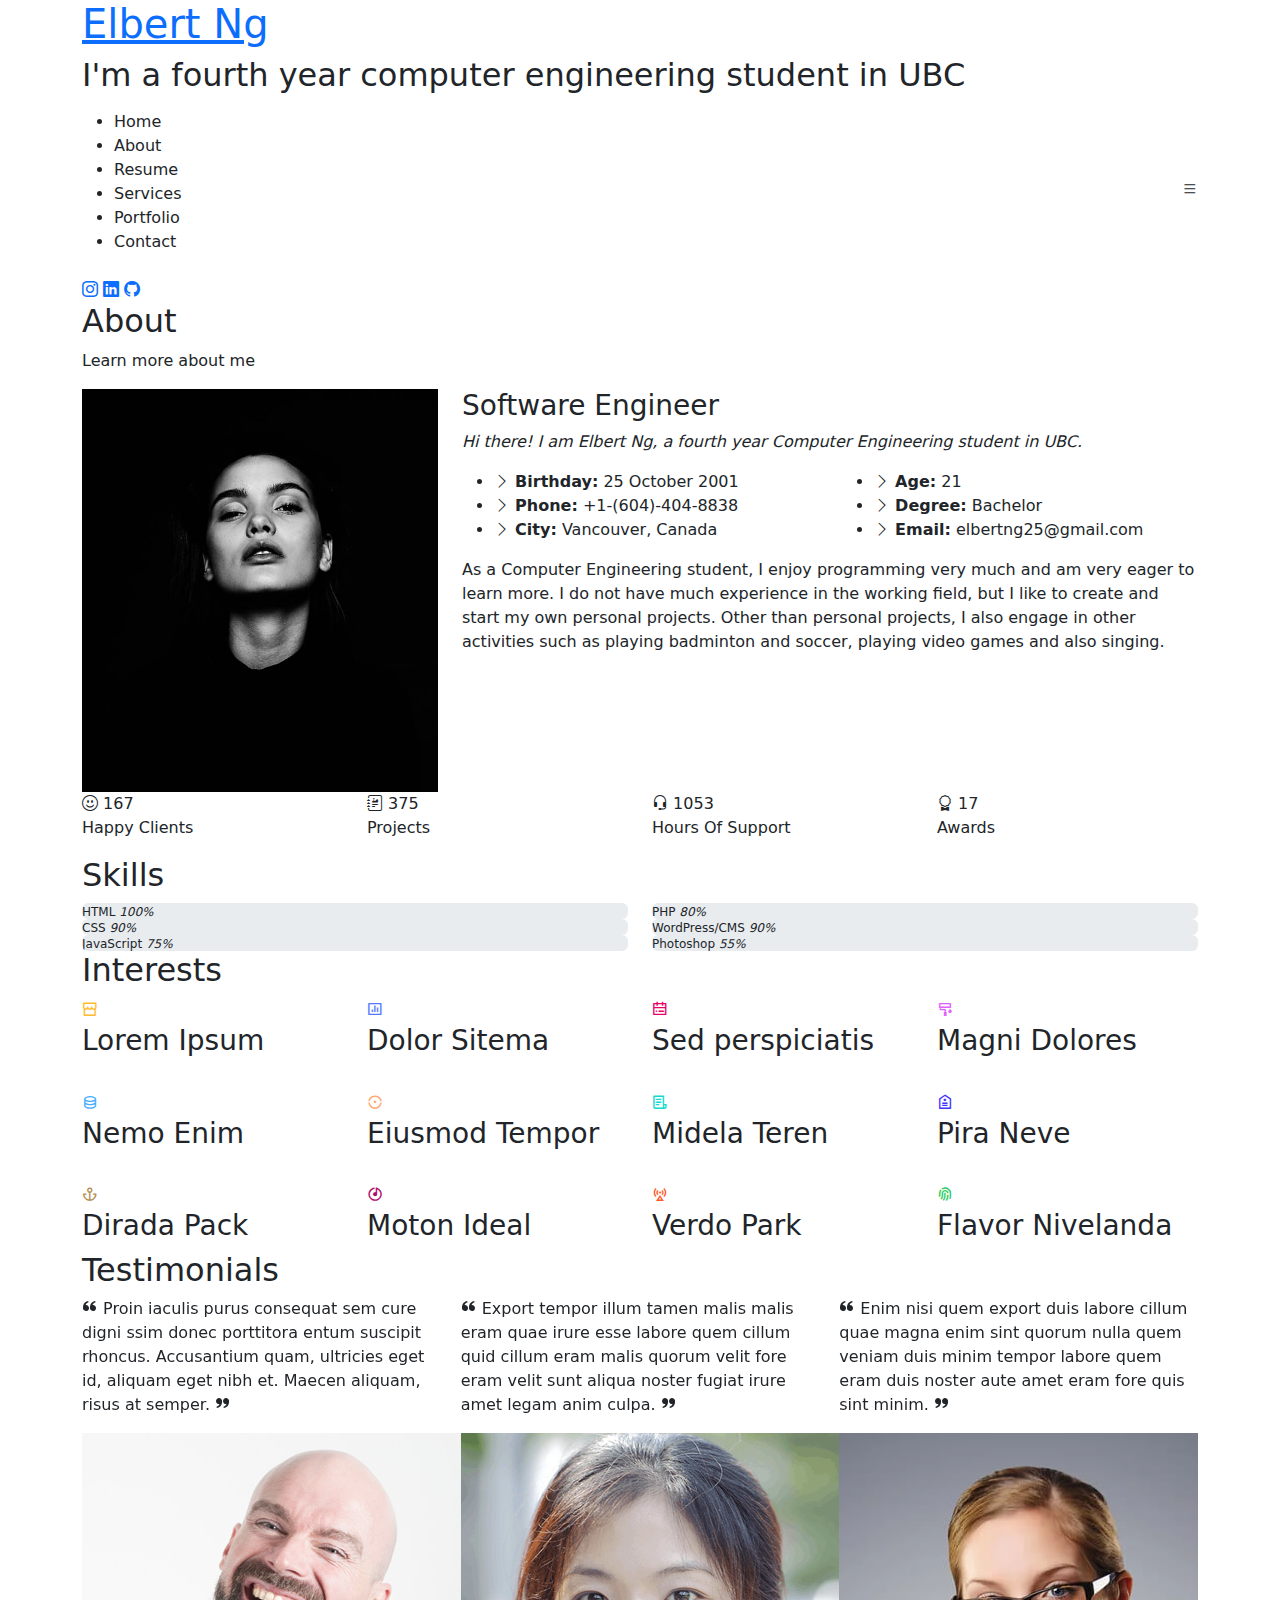
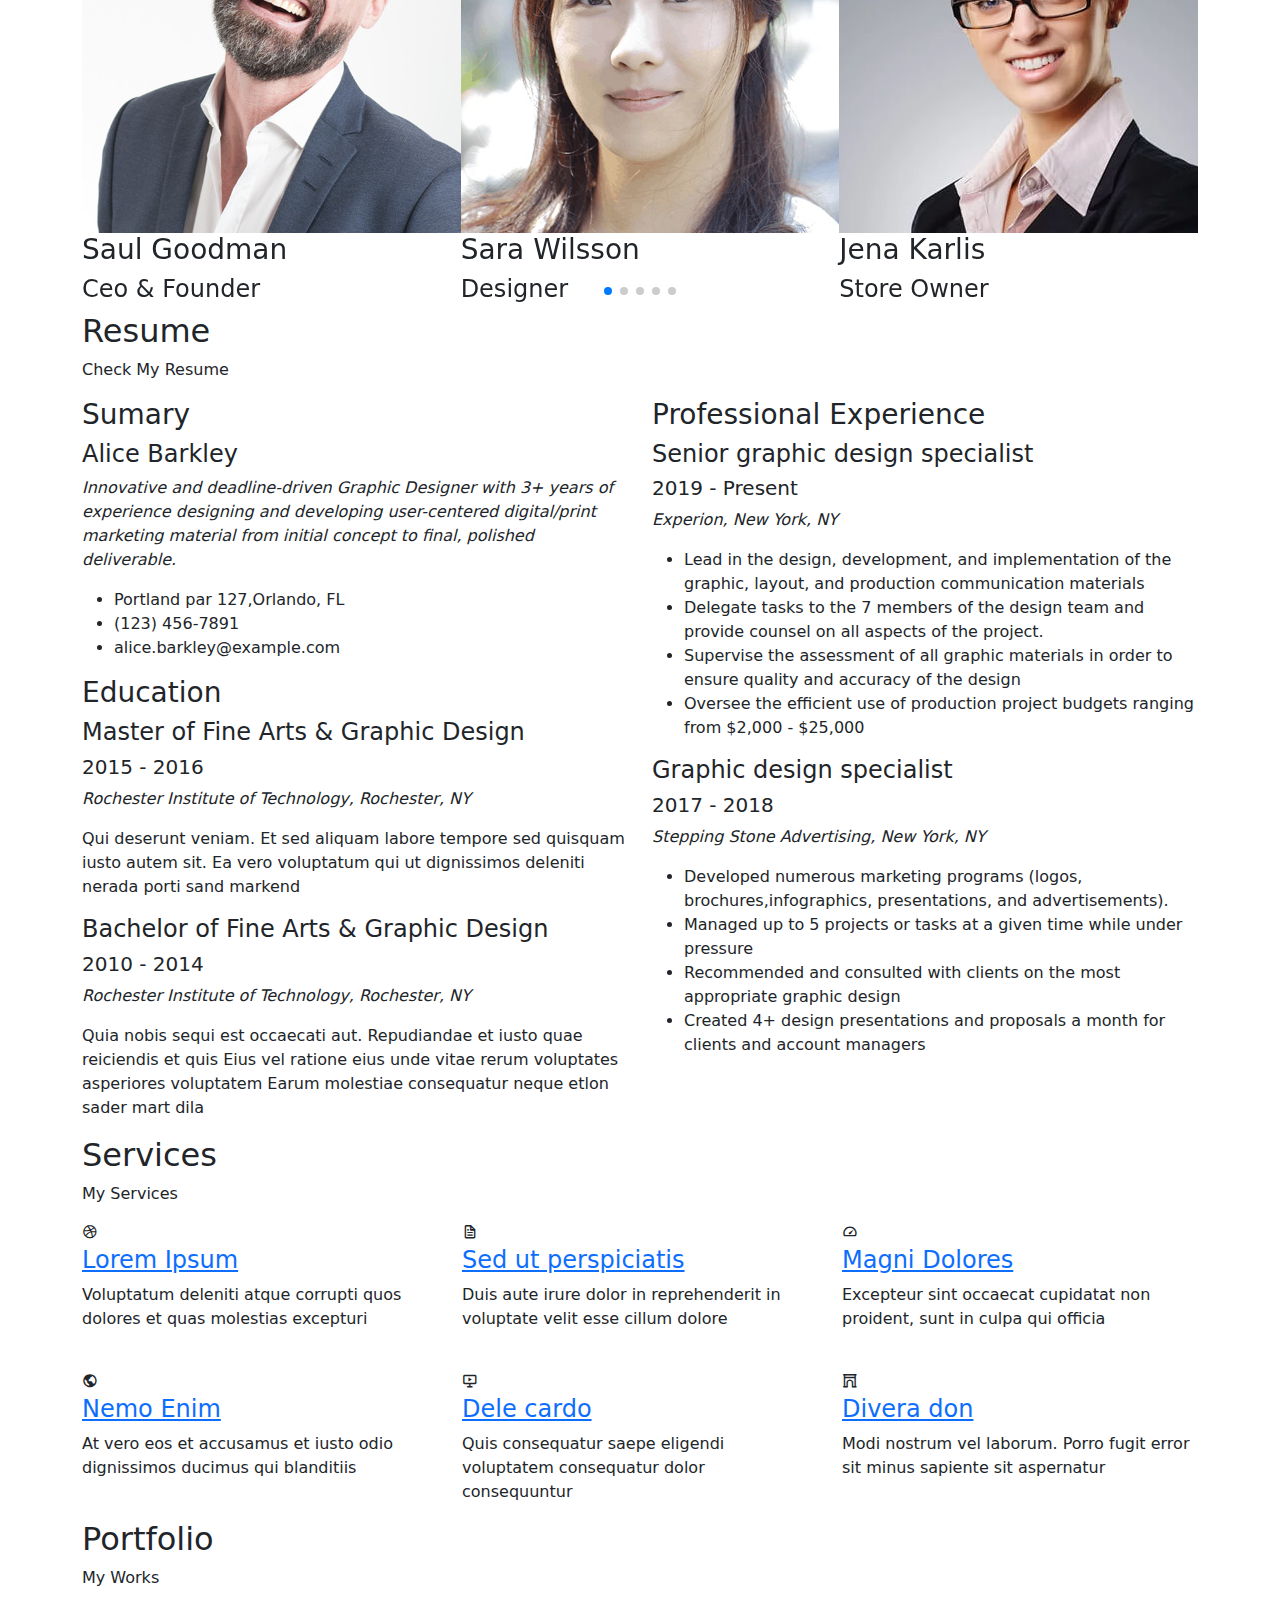
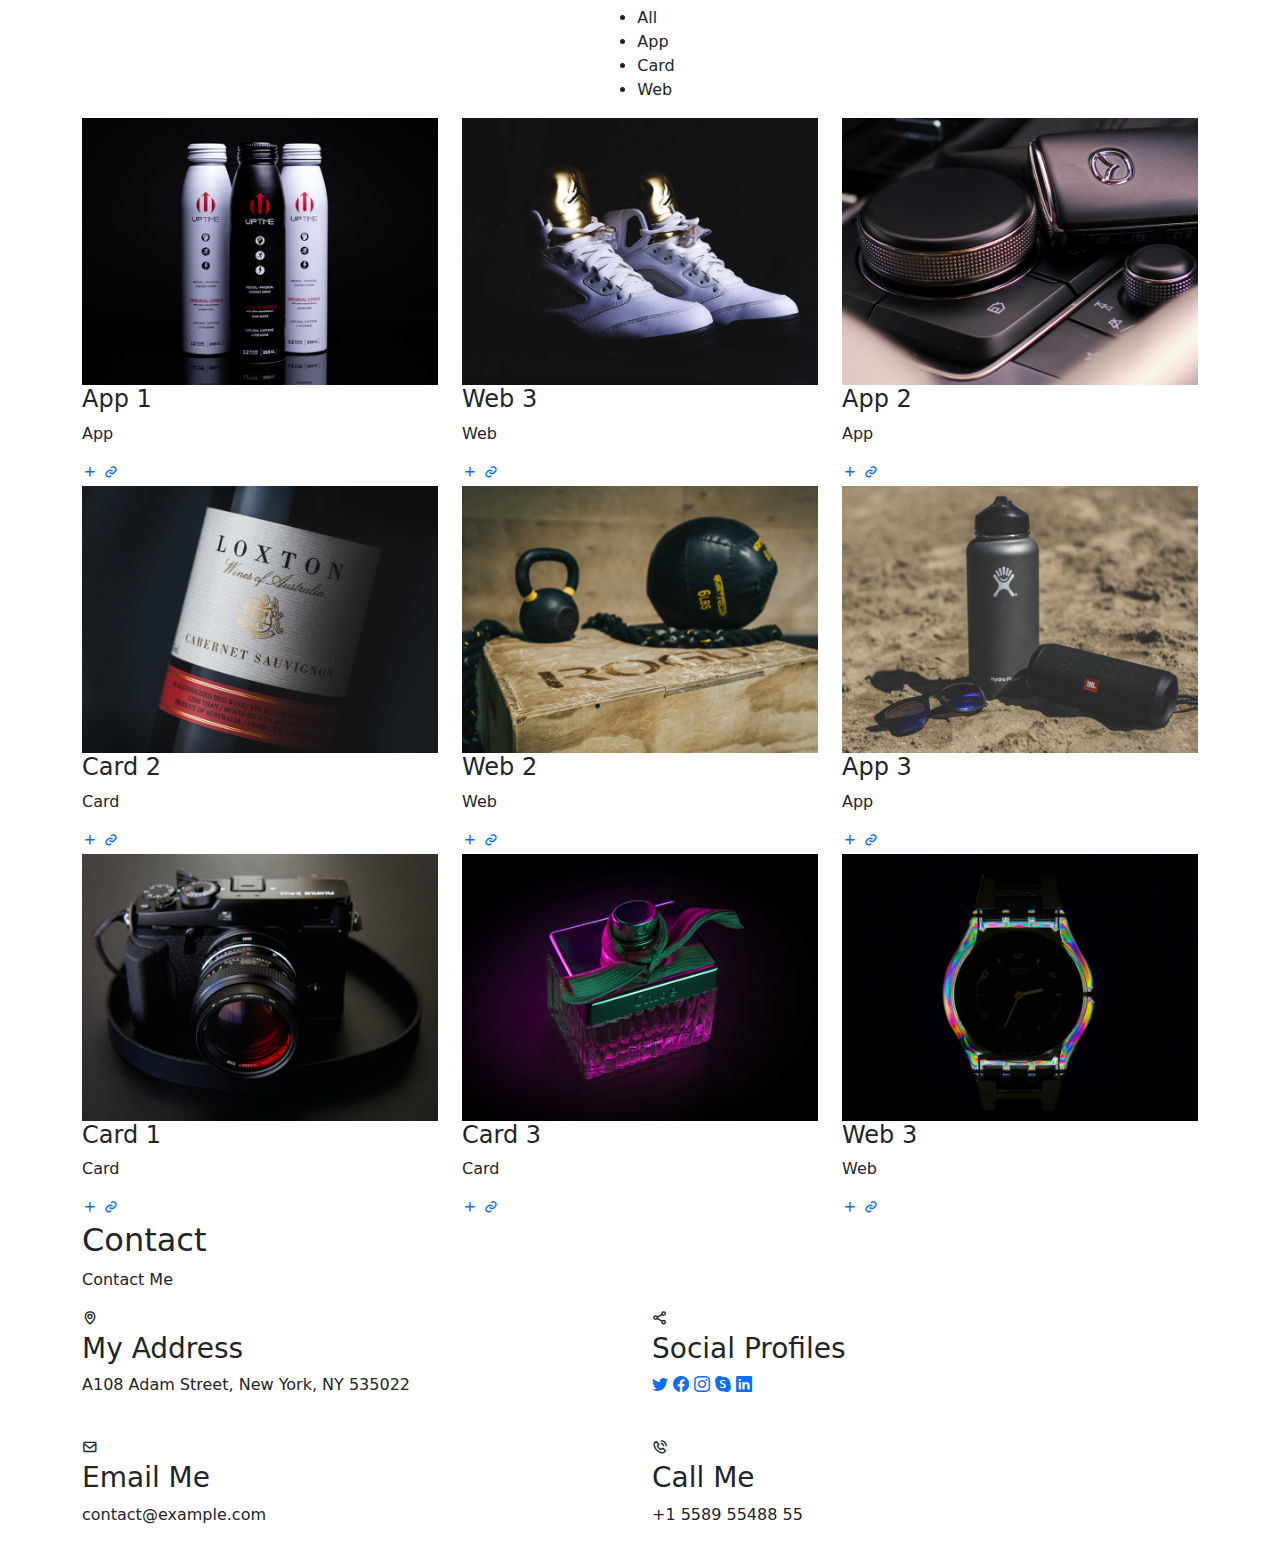
==== index.html @ 1655c9ab "init" ====
<!DOCTYPE html>
<html lang="en">

<head>
  <meta charset="utf-8">
  <meta content="width=device-width, initial-scale=1.0" name="viewport">

  <title>Personal Bootstrap Template</title>
  <meta content="" name="description">
  <meta content="" name="keywords">

  <!-- Favicons -->
  <link href="assets/img/favicon.png" rel="icon">
  <link href="assets/img/apple-touch-icon.png" rel="apple-touch-icon">

  <!-- Google Fonts -->
  <link href="https://fonts.googleapis.com/css?family=Open+Sans:300,300i,400,400i,600,600i,700,700i|Raleway:300,300i,400,400i,500,500i,600,600i,700,700i|Poppins:300,300i,400,400i,500,500i,600,600i,700,700i" rel="stylesheet">

  <!-- Vendor CSS Files -->
  <link href="assets/vendor/bootstrap/css/bootstrap.min.css" rel="stylesheet">
  <link href="assets/vendor/bootstrap-icons/bootstrap-icons.css" rel="stylesheet">
  <link href="assets/vendor/boxicons/css/boxicons.min.css" rel="stylesheet">
  <link href="assets/vendor/glightbox/css/glightbox.min.css" rel="stylesheet">
  <link href="assets/vendor/remixicon/remixicon.css" rel="stylesheet">
  <link href="assets/vendor/swiper/swiper-bundle.min.css" rel="stylesheet">

  <!-- Template Main CSS File -->
  <link href="assets/css/style.cs  el="stylesheet">

  <!-- =======================================================
  * Template Name: Personal - v4.9.0
  * Template URL: https://bootstrapmade.com/personal-free-resume-bootstrap-template/
  * Author: BootstrapMade.com
  * License: https://bootstrapmade.com/license/
  ======================================================== -->
</head>

<body>

  <!-- ======= Header ======= -->
  <header id="header">
    <div class="container">

      <h1><a href="index.html">Elbert Ng</a></h1>
      <!-- Uncomment below if you prefer to use an image logo -->
      <!-- <a href="index.html" class="mr-auto"><img src="assets/img/bg.jpg" alt="" class="img-fluid"></a> -->
      <h2>I'm a fourth year <span>computer engineering</span> student in UBC</h2>

      <nav id="navbar" class="navbar">
        <ul>
          <li><a class="nav-link active" href="#header">Home</a></li>
          <li><a class="nav-link" href="#about">About</a></li>
          <li><a class="nav-link" href="#resume">Resume</a></li>
          <li><a class="nav-link" href="#services">Services</a></li>
          <li><a class="nav-link" href="#portfolio">Portfolio</a></li>
          <li><a class="nav-link" href="#contact">Contact</a></li>
        </ul>
        <i class="bi bi-list mobile-nav-toggle"></i>
      </nav><!-- .navbar -->

      <div class="social-links">
        <!-- <a href="#" class="twitter"><i class="bi bi-twitter"></i></a> -->
        <!-- <a href="#" class="facebook"><i class="bi bi-facebook"></i></a> -->
        <a href="#" class="instagram"><i class="bi bi-instagram"></i></a>
        <a href="#" class="linkedin"><i class="bi bi-linkedin"></i></a>
        <a href="#" class="github"><i class="bi bi-github"></i></a>
        <!-- <a href="#" class="instagram"><i class="bi bi-instagram"></i></a> -->
      </div>

    </div>
  </header><!-- End Header -->

  <!-- ======= About Section ======= -->
  <section id="about" class="about">

    <!-- ======= About Me ======= -->
    <div class="about-me container">

      <div class="section-title">
        <h2>About</h2>
        <p>Learn more about me</p>
      </div>

      <div class="row">
        <div class="col-lg-4" data-aos="fade-right">
          <img src="assets/img/me.jpg" class="img-fluid" alt="">
        </div>
        <div class="col-lg-8 pt-4 pt-lg-0 content" data-aos="fade-left">
          <h3> Software Engineer </h3>
          <p class="fst-italic">
            Hi there! I am Elbert Ng, a fourth year Computer Engineering student in UBC.
          </p>
          <div class="row">
            <div class="col-lg-6">
              <ul>
                <li><i class="bi bi-chevron-right"></i> <strong>Birthday:</strong> <span>25 October 2001</span></li>
                <!-- <li><i class="bi bi-chevron-right"></i> <strong>Website:</strong> <span>www.example.com</span></li> -->
                <li><i class="bi bi-chevron-right"></i> <strong>Phone:</strong> <span>+1-(604)-404-8838</span></li>
                <li><i class="bi bi-chevron-right"></i> <strong>City:</strong> <span>Vancouver, Canada</span></li>
              </ul>
            </div>
            <div class="col-lg-6">
              <ul>
                <li><i class="bi bi-chevron-right"></i> <strong>Age:</strong> <span>21</span></li>
                <li><i class="bi bi-chevron-right"></i> <strong>Degree:</strong> <span>Bachelor</span></li>
                <li><i class="bi bi-chevron-right"></i> <strong>Email:</strong> <span>elbertng25@gmail.com</span></li>
                <!-- <li><i class="bi bi-chevron-right"></i> <strong>Freelance:</strong> <span>Available</span></li> -->
              </ul>
            </div>
          </div>
          <p>
            As a Computer Engineering student, I enjoy programming very much and am very eager to learn more. I do not have much experience in 
            the working field, but I like to create and start my own personal projects. Other than personal projects, I also engage in other activities such as
            playing badminton and soccer, playing video games and also singing. 
          </p>
        </div>
      </div>

    </div><!-- End About Me -->

    <!-- ======= Counts ======= -->
    <div class="counts container">

      <div class="row">

        <div class="col-lg-3 col-md-6">
          <div class="count-box">
            <i class="bi bi-emoji-smile"></i>
            <span data-purecounter-start="0" data-purecounter-end="232" data-purecounter-duration="1" class="purecounter"></span>
            <p>Happy Clients</p>
          </div>
        </div>

        <div class="col-lg-3 col-md-6 mt-5 mt-md-0">
          <div class="count-box">
            <i class="bi bi-journal-richtext"></i>
            <span data-purecounter-start="0" data-purecounter-end="521" data-purecounter-duration="1" class="purecounter"></span>
            <p>Projects</p>
          </div>
        </div>

        <div class="col-lg-3 col-md-6 mt-5 mt-lg-0">
          <div class="count-box">
            <i class="bi bi-headset"></i>
            <span data-purecounter-start="0" data-purecounter-end="1463" data-purecounter-duration="1" class="purecounter"></span>
            <p>Hours Of Support</p>
          </div>
        </div>

        <div class="col-lg-3 col-md-6 mt-5 mt-lg-0">
          <div class="count-box">
            <i class="bi bi-award"></i>
            <span data-purecounter-start="0" data-purecounter-end="24" data-purecounter-duration="1" class="purecounter"></span>
            <p>Awards</p>
          </div>
        </div>

      </div>

    </div><!-- End Counts -->

    <!-- ======= Skills  ======= -->
    <div class="skills container">

      <div class="section-title">
        <h2>Skills</h2>
      </div>

      <div class="row skills-content">

        <div class="col-lg-6">

          <div class="progress">
            <span class="skill">HTML <i class="val">100%</i></span>
            <div class="progress-bar-wrap">
              <div class="progress-bar" role="progressbar" aria-valuenow="100" aria-valuemin="0" aria-valuemax="100"></div>
            </div>
          </div>

          <div class="progress">
            <span class="skill">CSS <i class="val">90%</i></span>
            <div class="progress-bar-wrap">
              <div class="progress-bar" role="progressbar" aria-valuenow="90" aria-valuemin="0" aria-valuemax="100"></div>
            </div>
          </div>

          <div class="progress">
            <span class="skill">JavaScript <i class="val">75%</i></span>
            <div class="progress-bar-wrap">
              <div class="progress-bar" role="progressbar" aria-valuenow="75" aria-valuemin="0" aria-valuemax="100"></div>
            </div>
          </div>

        </div>

        <div class="col-lg-6">

          <div class="progress">
            <span class="skill">PHP <i class="val">80%</i></span>
            <div class="progress-bar-wrap">
              <div class="progress-bar" role="progressbar" aria-valuenow="80" aria-valuemin="0" aria-valuemax="100"></div>
            </div>
          </div>

          <div class="progress">
            <span class="skill">WordPress/CMS <i class="val">90%</i></span>
            <div class="progress-bar-wrap">
              <div class="progress-bar" role="progressbar" aria-valuenow="90" aria-valuemin="0" aria-valuemax="100"></div>
            </div>
          </div>

          <div class="progress">
            <span class="skill">Photoshop <i class="val">55%</i></span>
            <div class="progress-bar-wrap">
              <div class="progress-bar" role="progressbar" aria-valuenow="55" aria-valuemin="0" aria-valuemax="100"></div>
            </div>
          </div>

        </div>

      </div>

    </div><!-- End Skills -->

    <!-- ======= Interests ======= -->
    <div class="interests container">

      <div class="section-title">
        <h2>Interests</h2>
      </div>

      <div class="row">
        <div class="col-lg-3 col-md-4">
          <div class="icon-box">
            <i class="ri-store-line" style="color: #ffbb2c;"></i>
            <h3>Lorem Ipsum</h3>
          </div>
        </div>
        <div class="col-lg-3 col-md-4 mt-4 mt-md-0">
          <div class="icon-box">
            <i class="ri-bar-chart-box-line" style="color: #5578ff;"></i>
            <h3>Dolor Sitema</h3>
          </div>
        </div>
        <div class="col-lg-3 col-md-4 mt-4 mt-md-0">
          <div class="icon-box">
            <i class="ri-calendar-todo-line" style="color: #e80368;"></i>
            <h3>Sed perspiciatis</h3>
          </div>
        </div>
        <div class="col-lg-3 col-md-4 mt-4 mt-lg-0">
          <div class="icon-box">
            <i class="ri-paint-brush-line" style="color: #e361ff;"></i>
            <h3>Magni Dolores</h3>
          </div>
        </div>
        <div class="col-lg-3 col-md-4 mt-4">
          <div class="icon-box">
            <i class="ri-database-2-line" style="color: #47aeff;"></i>
            <h3>Nemo Enim</h3>
          </div>
        </div>
        <div class="col-lg-3 col-md-4 mt-4">
          <div class="icon-box">
            <i class="ri-gradienter-line" style="color: #ffa76e;"></i>
            <h3>Eiusmod Tempor</h3>
          </div>
        </div>
        <div class="col-lg-3 col-md-4 mt-4">
          <div class="icon-box">
            <i class="ri-file-list-3-line" style="color: #11dbcf;"></i>
            <h3>Midela Teren</h3>
          </div>
        </div>
        <div class="col-lg-3 col-md-4 mt-4">
          <div class="icon-box">
            <i class="ri-price-tag-2-line" style="color: #4233ff;"></i>
            <h3>Pira Neve</h3>
          </div>
        </div>
        <div class="col-lg-3 col-md-4 mt-4">
          <div class="icon-box">
            <i class="ri-anchor-line" style="color: #b2904f;"></i>
            <h3>Dirada Pack</h3>
          </div>
        </div>
        <div class="col-lg-3 col-md-4 mt-4">
          <div class="icon-box">
            <i class="ri-disc-line" style="color: #b20969;"></i>
            <h3>Moton Ideal</h3>
          </div>
        </div>
        <div class="col-lg-3 col-md-4 mt-4">
          <div class="icon-box">
            <i class="ri-base-station-line" style="color: #ff5828;"></i>
            <h3>Verdo Park</h3>
          </div>
        </div>
        <div class="col-lg-3 col-md-4 mt-4">
          <div class="icon-box">
            <i class="ri-fingerprint-line" style="color: #29cc61;"></i>
            <h3>Flavor Nivelanda</h3>
          </div>
        </div>
      </div>

    </div><!-- End Interests -->

    <!-- ======= Testimonials ======= -->
    <div class="testimonials container">

      <div class="section-title">
        <h2>Testimonials</h2>
      </div>

      <div class="testimonials-slider swiper" data-aos="fade-up" data-aos-delay="100">
        <div class="swiper-wrapper">

          <div class="swiper-slide">
            <div class="testimonial-item">
              <p>
                <i class="bx bxs-quote-alt-left quote-icon-left"></i>
                Proin iaculis purus consequat sem cure digni ssim donec porttitora entum suscipit rhoncus. Accusantium quam, ultricies eget id, aliquam eget nibh et. Maecen aliquam, risus at semper.
                <i class="bx bxs-quote-alt-right quote-icon-right"></i>
              </p>
              <img src="assets/img/testimonials/testimonials-1.jpg" class="testimonial-img" alt="">
              <h3>Saul Goodman</h3>
              <h4>Ceo &amp; Founder</h4>
            </div>
          </div><!-- End testimonial item -->

          <div class="swiper-slide">
            <div class="testimonial-item">
              <p>
                <i class="bx bxs-quote-alt-left quote-icon-left"></i>
                Export tempor illum tamen malis malis eram quae irure esse labore quem cillum quid cillum eram malis quorum velit fore eram velit sunt aliqua noster fugiat irure amet legam anim culpa.
                <i class="bx bxs-quote-alt-right quote-icon-right"></i>
              </p>
              <img src="assets/img/testimonials/testimonials-2.jpg" class="testimonial-img" alt="">
              <h3>Sara Wilsson</h3>
              <h4>Designer</h4>
            </div>
          </div><!-- End testimonial item -->

          <div class="swiper-slide">
            <div class="testimonial-item">
              <p>
                <i class="bx bxs-quote-alt-left quote-icon-left"></i>
                Enim nisi quem export duis labore cillum quae magna enim sint quorum nulla quem veniam duis minim tempor labore quem eram duis noster aute amet eram fore quis sint minim.
                <i class="bx bxs-quote-alt-right quote-icon-right"></i>
              </p>
              <img src="assets/img/testimonials/testimonials-3.jpg" class="testimonial-img" alt="">
              <h3>Jena Karlis</h3>
              <h4>Store Owner</h4>
            </div>
          </div><!-- End testimonial item -->

          <div class="swiper-slide">
            <div class="testimonial-item">
              <p>
                <i class="bx bxs-quote-alt-left quote-icon-left"></i>
                Fugiat enim eram quae cillum dolore dolor amet nulla culpa multos export minim fugiat minim velit minim dolor enim duis veniam ipsum anim magna sunt elit fore quem dolore labore illum veniam.
                <i class="bx bxs-quote-alt-right quote-icon-right"></i>
              </p>
              <img src="assets/img/testimonials/testimonials-4.jpg" class="testimonial-img" alt="">
              <h3>Matt Brandon</h3>
              <h4>Freelancer</h4>
            </div>
          </div><!-- End testimonial item -->

          <div class="swiper-slide">
            <div class="testimonial-item">
              <p>
                <i class="bx bxs-quote-alt-left quote-icon-left"></i>
                Quis quorum aliqua sint quem legam fore sunt eram irure aliqua veniam tempor noster veniam enim culpa labore duis sunt culpa nulla illum cillum fugiat legam esse veniam culpa fore nisi cillum quid.
                <i class="bx bxs-quote-alt-right quote-icon-right"></i>
              </p>
              <img src="assets/img/testimonials/testimonials-5.jpg" class="testimonial-img" alt="">
              <h3>John Larson</h3>
              <h4>Entrepreneur</h4>
            </div>
          </div><!-- End testimonial item -->

        </div>
        <div class="swiper-pagination"></div>
      </div>

      <div class="owl-carousel testimonials-carousel">

      </div>

    </div><!-- End Testimonials  -->

  </section><!-- End About Section -->

  <!-- ======= Resume Section ======= -->
  <section id="resume" class="resume">
    <div class="container">

      <div class="section-title">
        <h2>Resume</h2>
        <p>Check My Resume</p>
      </div>

      <div class="row">
        <div class="col-lg-6">
          <h3 class="resume-title">Sumary</h3>
          <div class="resume-item pb-0">
            <h4>Alice Barkley</h4>
            <p><em>Innovative and deadline-driven Graphic Designer with 3+ years of experience designing and developing user-centered digital/print marketing material from initial concept to final, polished deliverable.</em></p>
            <p>
            <ul>
              <li>Portland par 127,Orlando, FL</li>
              <li>(123) 456-7891</li>
              <li>alice.barkley@example.com</li>
            </ul>
            </p>
          </div>

          <h3 class="resume-title">Education</h3>
          <div class="resume-item">
            <h4>Master of Fine Arts &amp; Graphic Design</h4>
            <h5>2015 - 2016</h5>
            <p><em>Rochester Institute of Technology, Rochester, NY</em></p>
            <p>Qui deserunt veniam. Et sed aliquam labore tempore sed quisquam iusto autem sit. Ea vero voluptatum qui ut dignissimos deleniti nerada porti sand markend</p>
          </div>
          <div class="resume-item">
            <h4>Bachelor of Fine Arts &amp; Graphic Design</h4>
            <h5>2010 - 2014</h5>
            <p><em>Rochester Institute of Technology, Rochester, NY</em></p>
            <p>Quia nobis sequi est occaecati aut. Repudiandae et iusto quae reiciendis et quis Eius vel ratione eius unde vitae rerum voluptates asperiores voluptatem Earum molestiae consequatur neque etlon sader mart dila</p>
          </div>
        </div>
        <div class="col-lg-6">
          <h3 class="resume-title">Professional Experience</h3>
          <div class="resume-item">
            <h4>Senior graphic design specialist</h4>
            <h5>2019 - Present</h5>
            <p><em>Experion, New York, NY </em></p>
            <p>
            <ul>
              <li>Lead in the design, development, and implementation of the graphic, layout, and production communication materials</li>
              <li>Delegate tasks to the 7 members of the design team and provide counsel on all aspects of the project. </li>
              <li>Supervise the assessment of all graphic materials in order to ensure quality and accuracy of the design</li>
              <li>Oversee the efficient use of production project budgets ranging from $2,000 - $25,000</li>
            </ul>
            </p>
          </div>
          <div class="resume-item">
            <h4>Graphic design specialist</h4>
            <h5>2017 - 2018</h5>
            <p><em>Stepping Stone Advertising, New York, NY</em></p>
            <p>
            <ul>
              <li>Developed numerous marketing programs (logos, brochures,infographics, presentations, and advertisements).</li>
              <li>Managed up to 5 projects or tasks at a given time while under pressure</li>
              <li>Recommended and consulted with clients on the most appropriate graphic design</li>
              <li>Created 4+ design presentations and proposals a month for clients and account managers</li>
            </ul>
            </p>
          </div>
        </div>
      </div>

    </div>
  </section><!-- End Resume Section -->

  <!-- ======= Services Section ======= -->
  <section id="services" class="services">
    <div class="container">

      <div class="section-title">
        <h2>Services</h2>
        <p>My Services</p>
      </div>

      <div class="row">
        <div class="col-lg-4 col-md-6 d-flex align-items-stretch">
          <div class="icon-box">
            <div class="icon"><i class="bx bxl-dribbble"></i></div>
            <h4><a href="">Lorem Ipsum</a></h4>
            <p>Voluptatum deleniti atque corrupti quos dolores et quas molestias excepturi</p>
          </div>
        </div>

        <div class="col-lg-4 col-md-6 d-flex align-items-stretch mt-4 mt-md-0">
          <div class="icon-box">
            <div class="icon"><i class="bx bx-file"></i></div>
            <h4><a href="">Sed ut perspiciatis</a></h4>
            <p>Duis aute irure dolor in reprehenderit in voluptate velit esse cillum dolore</p>
          </div>
        </div>

        <div class="col-lg-4 col-md-6 d-flex align-items-stretch mt-4 mt-lg-0">
          <div class="icon-box">
            <div class="icon"><i class="bx bx-tachometer"></i></div>
            <h4><a href="">Magni Dolores</a></h4>
            <p>Excepteur sint occaecat cupidatat non proident, sunt in culpa qui officia</p>
          </div>
        </div>

        <div class="col-lg-4 col-md-6 d-flex align-items-stretch mt-4">
          <div class="icon-box">
            <div class="icon"><i class="bx bx-world"></i></div>
            <h4><a href="">Nemo Enim</a></h4>
            <p>At vero eos et accusamus et iusto odio dignissimos ducimus qui blanditiis</p>
          </div>
        </div>

        <div class="col-lg-4 col-md-6 d-flex align-items-stretch mt-4">
          <div class="icon-box">
            <div class="icon"><i class="bx bx-slideshow"></i></div>
            <h4><a href="">Dele cardo</a></h4>
            <p>Quis consequatur saepe eligendi voluptatem consequatur dolor consequuntur</p>
          </div>
        </div>

        <div class="col-lg-4 col-md-6 d-flex align-items-stretch mt-4">
          <div class="icon-box">
            <div class="icon"><i class="bx bx-arch"></i></div>
            <h4><a href="">Divera don</a></h4>
            <p>Modi nostrum vel laborum. Porro fugit error sit minus sapiente sit aspernatur</p>
          </div>
        </div>

      </div>

    </div>
  </section><!-- End Services Section -->

  <!-- ======= Portfolio Section ======= -->
  <section id="portfolio" class="portfolio">
    <div class="container">

      <div class="section-title">
        <h2>Portfolio</h2>
        <p>My Works</p>
      </div>

      <div class="row">
        <div class="col-lg-12 d-flex justify-content-center">
          <ul id="portfolio-flters">
            <li data-filter="*" class="filter-active">All</li>
            <li data-filter=".filter-app">App</li>
            <li data-filter=".filter-card">Card</li>
            <li data-filter=".filter-web">Web</li>
          </ul>
        </div>
      </div>

      <div class="row portfolio-container">

        <div class="col-lg-4 col-md-6 portfolio-item filter-app">
          <div class="portfolio-wrap">
            <img src="assets/img/portfolio/portfolio-1.jpg" class="img-fluid" alt="">
            <div class="portfolio-info">
              <h4>App 1</h4>
              <p>App</p>
              <div class="portfolio-links">
                <a href="assets/img/portfolio/portfolio-1.jpg" data-gallery="portfolioGallery" class="portfolio-lightbox" title="App 1"><i class="bx bx-plus"></i></a>
                <a href="portfolio-details.html" data-gallery="portfolioDetailsGallery" data-glightbox="type: external" class="portfolio-details-lightbox" title="Portfolio Details"><i class="bx bx-link"></i></a>
              </div>
            </div>
          </div>
        </div>

        <div class="col-lg-4 col-md-6 portfolio-item filter-web">
          <div class="portfolio-wrap">
            <img src="assets/img/portfolio/portfolio-2.jpg" class="img-fluid" alt="">
            <div class="portfolio-info">
              <h4>Web 3</h4>
              <p>Web</p>
              <div class="portfolio-links">
                <a href="assets/img/portfolio/portfolio-2.jpg" data-gallery="portfolioGallery" class="portfolio-lightbox" title="Web 3"><i class="bx bx-plus"></i></a>
                <a href="portfolio-details.html" data-gallery="portfolioDetailsGallery" data-glightbox="type: external" class="portfolio-details-lightbox" title="Portfolio Details"><i class="bx bx-link"></i></a>
              </div>
            </div>
          </div>
        </div>

        <div class="col-lg-4 col-md-6 portfolio-item filter-app">
          <div class="portfolio-wrap">
            <img src="assets/img/portfolio/portfolio-3.jpg" class="img-fluid" alt="">
            <div class="portfolio-info">
              <h4>App 2</h4>
              <p>App</p>
              <div class="portfolio-links">
                <a href="assets/img/portfolio/portfolio-3.jpg" data-gallery="portfolioGallery" class="portfolio-lightbox" title="App 2"><i class="bx bx-plus"></i></a>
                <a href="portfolio-details.html" data-gallery="portfolioDetailsGallery" data-glightbox="type: external" class="portfolio-details-lightbox" title="Portfolio Details"><i class="bx bx-link"></i></a>
              </div>
            </div>
          </div>
        </div>

        <div class="col-lg-4 col-md-6 portfolio-item filter-card">
          <div class="portfolio-wrap">
            <img src="assets/img/portfolio/portfolio-4.jpg" class="img-fluid" alt="">
            <div class="portfolio-info">
              <h4>Card 2</h4>
              <p>Card</p>
              <div class="portfolio-links">
                <a href="assets/img/portfolio/portfolio-4.jpg" data-gallery="portfolioGallery" class="portfolio-lightbox" title="Card 2"><i class="bx bx-plus"></i></a>
                <a href="portfolio-details.html" data-gallery="portfolioDetailsGallery" data-glightbox="type: external" class="portfolio-details-lightbox" title="Portfolio Details"><i class="bx bx-link"></i></a>
              </div>
            </div>
          </div>
        </div>

        <div class="col-lg-4 col-md-6 portfolio-item filter-web">
          <div class="portfolio-wrap">
            <img src="assets/img/portfolio/portfolio-5.jpg" class="img-fluid" alt="">
            <div class="portfolio-info">
              <h4>Web 2</h4>
              <p>Web</p>
              <div class="portfolio-links">
                <a href="assets/img/portfolio/portfolio-5.jpg" data-gallery="portfolioGallery" class="portfolio-lightbox" title="Web 2"><i class="bx bx-plus"></i></a>
                <a href="portfolio-details.html" data-gallery="portfolioDetailsGallery" data-glightbox="type: external" class="portfolio-details-lightbox" title="Portfolio Details"><i class="bx bx-link"></i></a>
              </div>
            </div>
          </div>
        </div>

        <div class="col-lg-4 col-md-6 portfolio-item filter-app">
          <div class="portfolio-wrap">
            <img src="assets/img/portfolio/portfolio-6.jpg" class="img-fluid" alt="">
            <div class="portfolio-info">
              <h4>App 3</h4>
              <p>App</p>
              <div class="portfolio-links">
                <a href="assets/img/portfolio/portfolio-6.jpg" data-gallery="portfolioGallery" class="portfolio-lightbox" title="App 3"><i class="bx bx-plus"></i></a>
                <a href="portfolio-details.html" data-gallery="portfolioDetailsGallery" data-glightbox="type: external" class="portfolio-details-lightbox" title="Portfolio Details"><i class="bx bx-link"></i></a>
              </div>
            </div>
          </div>
        </div>

        <div class="col-lg-4 col-md-6 portfolio-item filter-card">
          <div class="portfolio-wrap">
            <img src="assets/img/portfolio/portfolio-7.jpg" class="img-fluid" alt="">
            <div class="portfolio-info">
              <h4>Card 1</h4>
              <p>Card</p>
              <div class="portfolio-links">
                <a href="assets/img/portfolio/portfolio-7.jpg" data-gallery="portfolioGallery" class="portfolio-lightbox" title="Card 1"><i class="bx bx-plus"></i></a>
                <a href="portfolio-details.html" data-gallery="portfolioDetailsGallery" data-glightbox="type: external" class="portfolio-details-lightbox" title="Portfolio Details"><i class="bx bx-link"></i></a>
              </div>
            </div>
          </div>
        </div>

        <div class="col-lg-4 col-md-6 portfolio-item filter-card">
          <div class="portfolio-wrap">
            <img src="assets/img/portfolio/portfolio-8.jpg" class="img-fluid" alt="">
            <div class="portfolio-info">
              <h4>Card 3</h4>
              <p>Card</p>
              <div class="portfolio-links">
                <a href="assets/img/portfolio/portfolio-8.jpg" data-gallery="portfolioGallery" class="portfolio-lightbox" title="Card 3"><i class="bx bx-plus"></i></a>
                <a href="portfolio-details.html" data-gallery="portfolioDetailsGallery" data-glightbox="type: external" class="portfolio-details-lightbox" title="Portfolio Details"><i class="bx bx-link"></i></a>
              </div>
            </div>
          </div>
        </div>

        <div class="col-lg-4 col-md-6 portfolio-item filter-web">
          <div class="portfolio-wrap">
            <img src="assets/img/portfolio/portfolio-9.jpg" class="img-fluid" alt="">
            <div class="portfolio-info">
              <h4>Web 3</h4>
              <p>Web</p>
              <div class="portfolio-links">
                <a href="assets/img/portfolio/portfolio-9.jpg" data-gallery="portfolioGallery" class="portfolio-lightbox" title="Web 3"><i class="bx bx-plus"></i></a>
                <a href="portfolio-details.html" data-gallery="portfolioDetailsGallery" data-glightbox="type: external" class="portfolio-details-lightbox" title="Portfolio Details"><i class="bx bx-link"></i></a>
              </div>
            </div>
          </div>
        </div>

      </div>

    </div>
  </section><!-- End Portfolio Section -->

  <!-- ======= Contact Section ======= -->
  <section id="contact" class="contact">
    <div class="container">

      <div class="section-title">
        <h2>Contact</h2>
        <p>Contact Me</p>
      </div>

      <div class="row mt-2">

        <div class="col-md-6 d-flex align-items-stretch">
          <div class="info-box">
            <i class="bx bx-map"></i>
            <h3>My Address</h3>
            <p>A108 Adam Street, New York, NY 535022</p>
          </div>
        </div>

        <div class="col-md-6 mt-4 mt-md-0 d-flex align-items-stretch">
          <div class="info-box">
            <i class="bx bx-share-alt"></i>
            <h3>Social Profiles</h3>
            <div class="social-links">
              <a href="#" class="twitter"><i class="bi bi-twitter"></i></a>
              <a href="#" class="facebook"><i class="bi bi-facebook"></i></a>
              <a href="#" class="instagram"><i class="bi bi-instagram"></i></a>
              <a href="#" class="google-plus"><i class="bi bi-skype"></i></a>
              <a href="#" class="linkedin"><i class="bi bi-linkedin"></i></a>
            </div>
          </div>
        </div>

        <div class="col-md-6 mt-4 d-flex align-items-stretch">
          <div class="info-box">
            <i class="bx bx-envelope"></i>
            <h3>Email Me</h3>
            <p>contact@example.com</p>
          </div>
        </div>
        <div class="col-md-6 mt-4 d-flex align-items-stretch">
          <div class="info-box">
            <i class="bx bx-phone-call"></i>
            <h3>Call Me</h3>
            <p>+1 5589 55488 55</p>
          </div>
        </div>
      </div>

      <!-- <form action="forms/contact.php" method="post" role="form" class="php-email-form mt-4">
        <div class="row">
          <div class="col-md-6 form-group">
            <input type="text" name="name" class="form-control" id="name" placeholder="Your Name" required>
          </div>
          <div class="col-md-6 form-group mt-3 mt-md-0">
            <input type="email" class="form-control" name="email" id="email" placeholder="Your Email" required>
          </div>
        </div>
        <div class="form-group mt-3">
          <input type="text" class="form-control" name="subject" id="subject" placeholder="Subject" required>
        </div>
        <div class="form-group mt-3">
          <textarea class="form-control" name="message" rows="5" placeholder="Message" required></textarea>
        </div>
        <div class="my-3">
          <div class="loading">Loading</div>
          <div class="error-message"></div>
          <div class="sent-message">Your message has been sent. Thank you!</div>
        </div>
        <div class="text-center"><button type="submit">Send Message</button></div>
      </form> -->

    </div>
  </section><!-- End Contact Section -->

  <!-- <div class="credits"> -->
    <!-- All the links in the footer should remain intact. -->
    <!-- You can delete the links only if you purchased the pro version. -->
    <!-- Licensing information: https://bootstrapmade.com/license/ -->
    <!-- Purchase the pro version with working PHP/AJAX contact form: https://bootstrapmade.com/personal-free-resume-bootstrap-template/ -->
    <!-- Designed by <a href="https://bootstrapmade.com/">BootstrapMade</a> -->
  <!-- </div> -->

  <!-- Vendor JS Files -->
  <script src="assets/vendor/purecounter/purecounter_vanilla.js"></script>
  <script src="assets/vendor/bootstrap/js/bootstrap.bundle.min.js"></script>
  <script src="assets/vendor/glightbox/js/glightbox.min.js"></script>
  <script src="assets/vendor/isotope-layout/isotope.pkgd.min.js"></script>
  <script src="assets/vendor/swiper/swiper-bundle.min.js"></script>
  <script src="assets/vendor/waypoints/noframework.waypoints.js"></script>
  <script src="assets/vendor/php-email-form/validate.js"></script>

  <!-- Template Main JS File -->
  <script src="assets/js/main.js"></script>

</body>

</html>
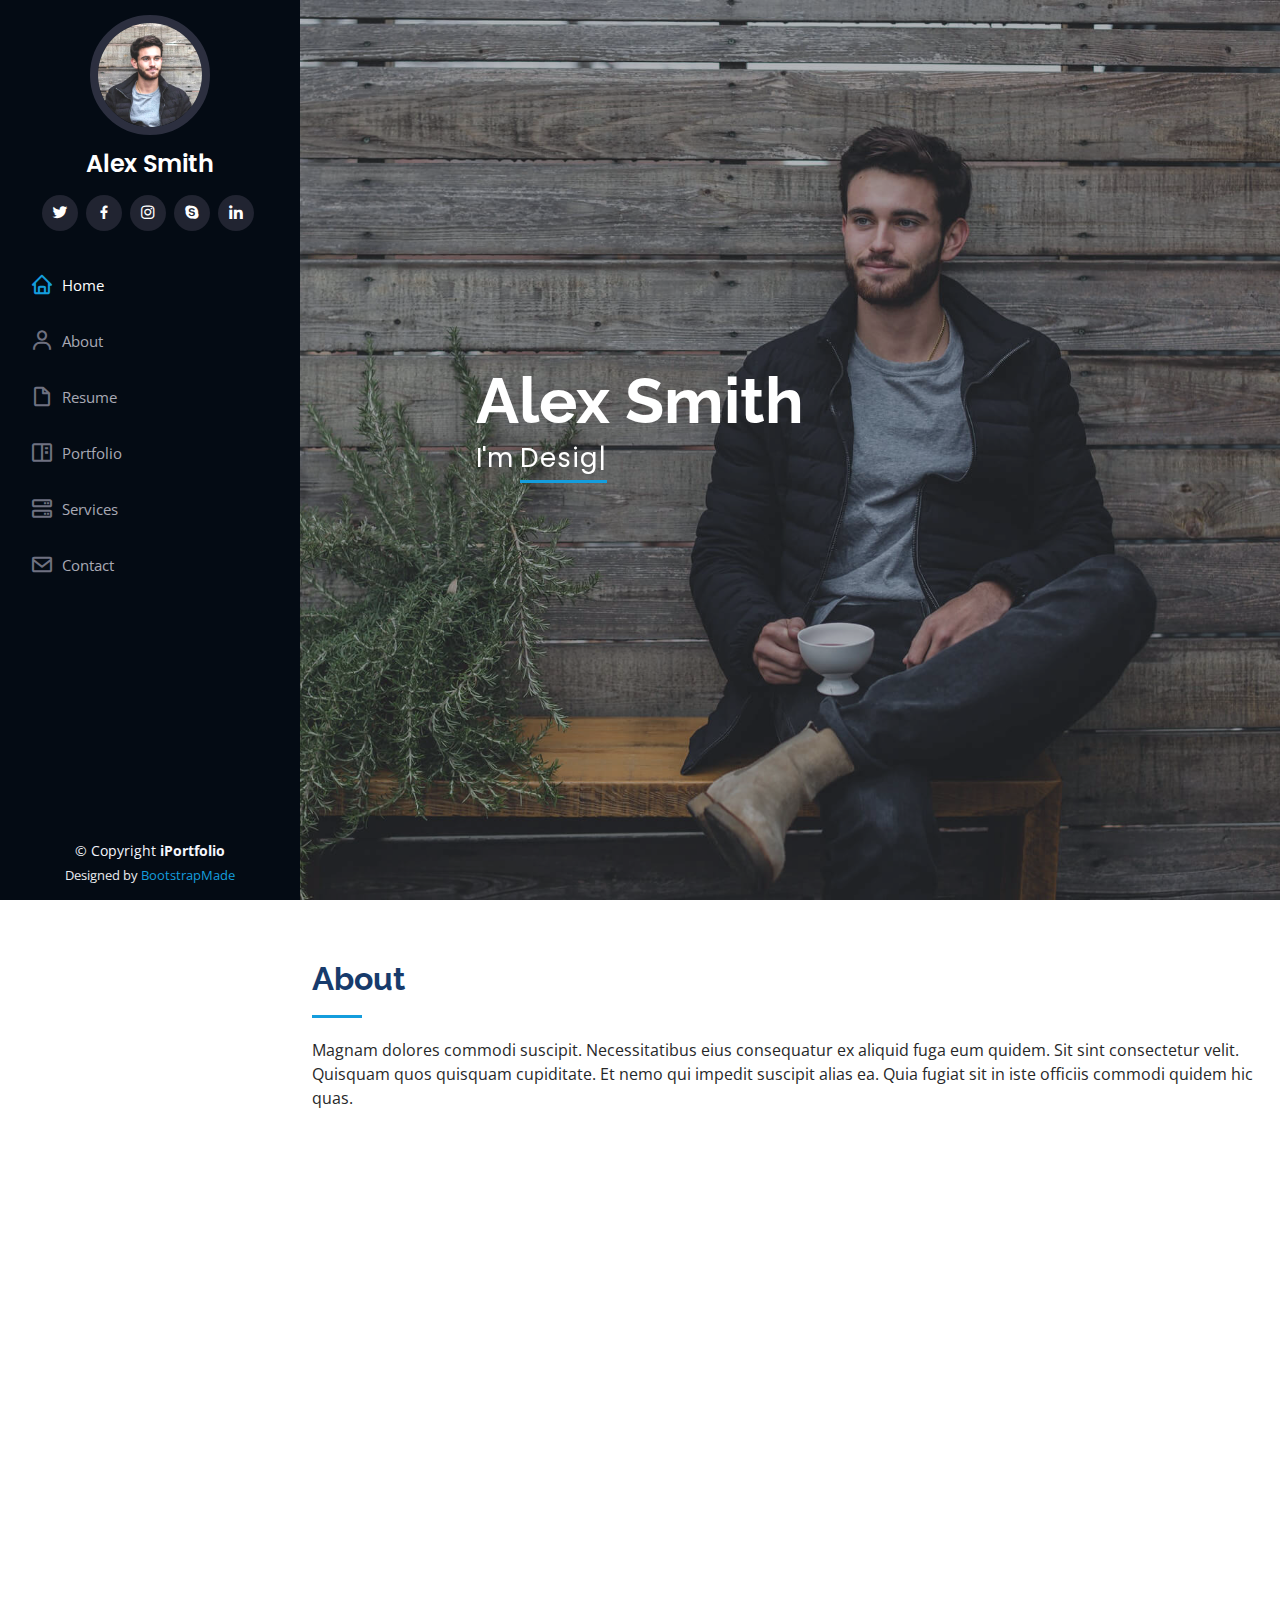
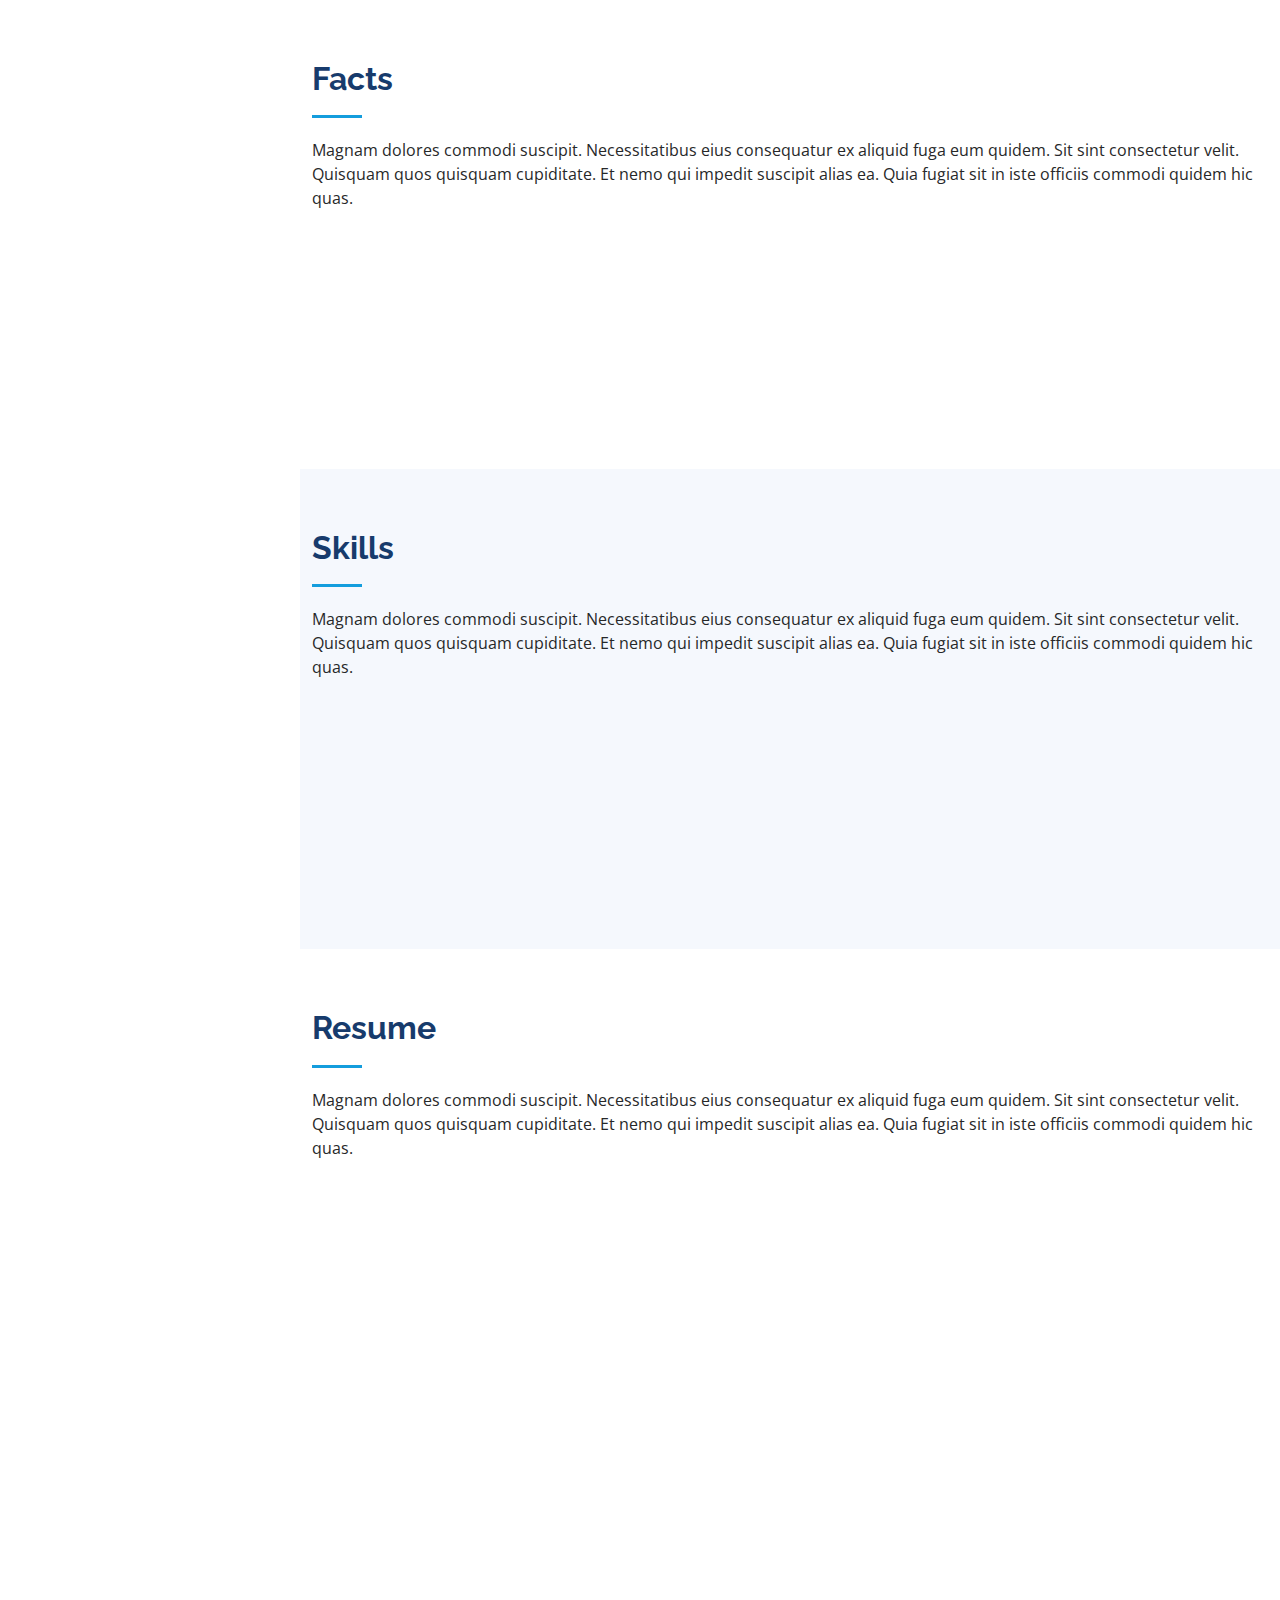
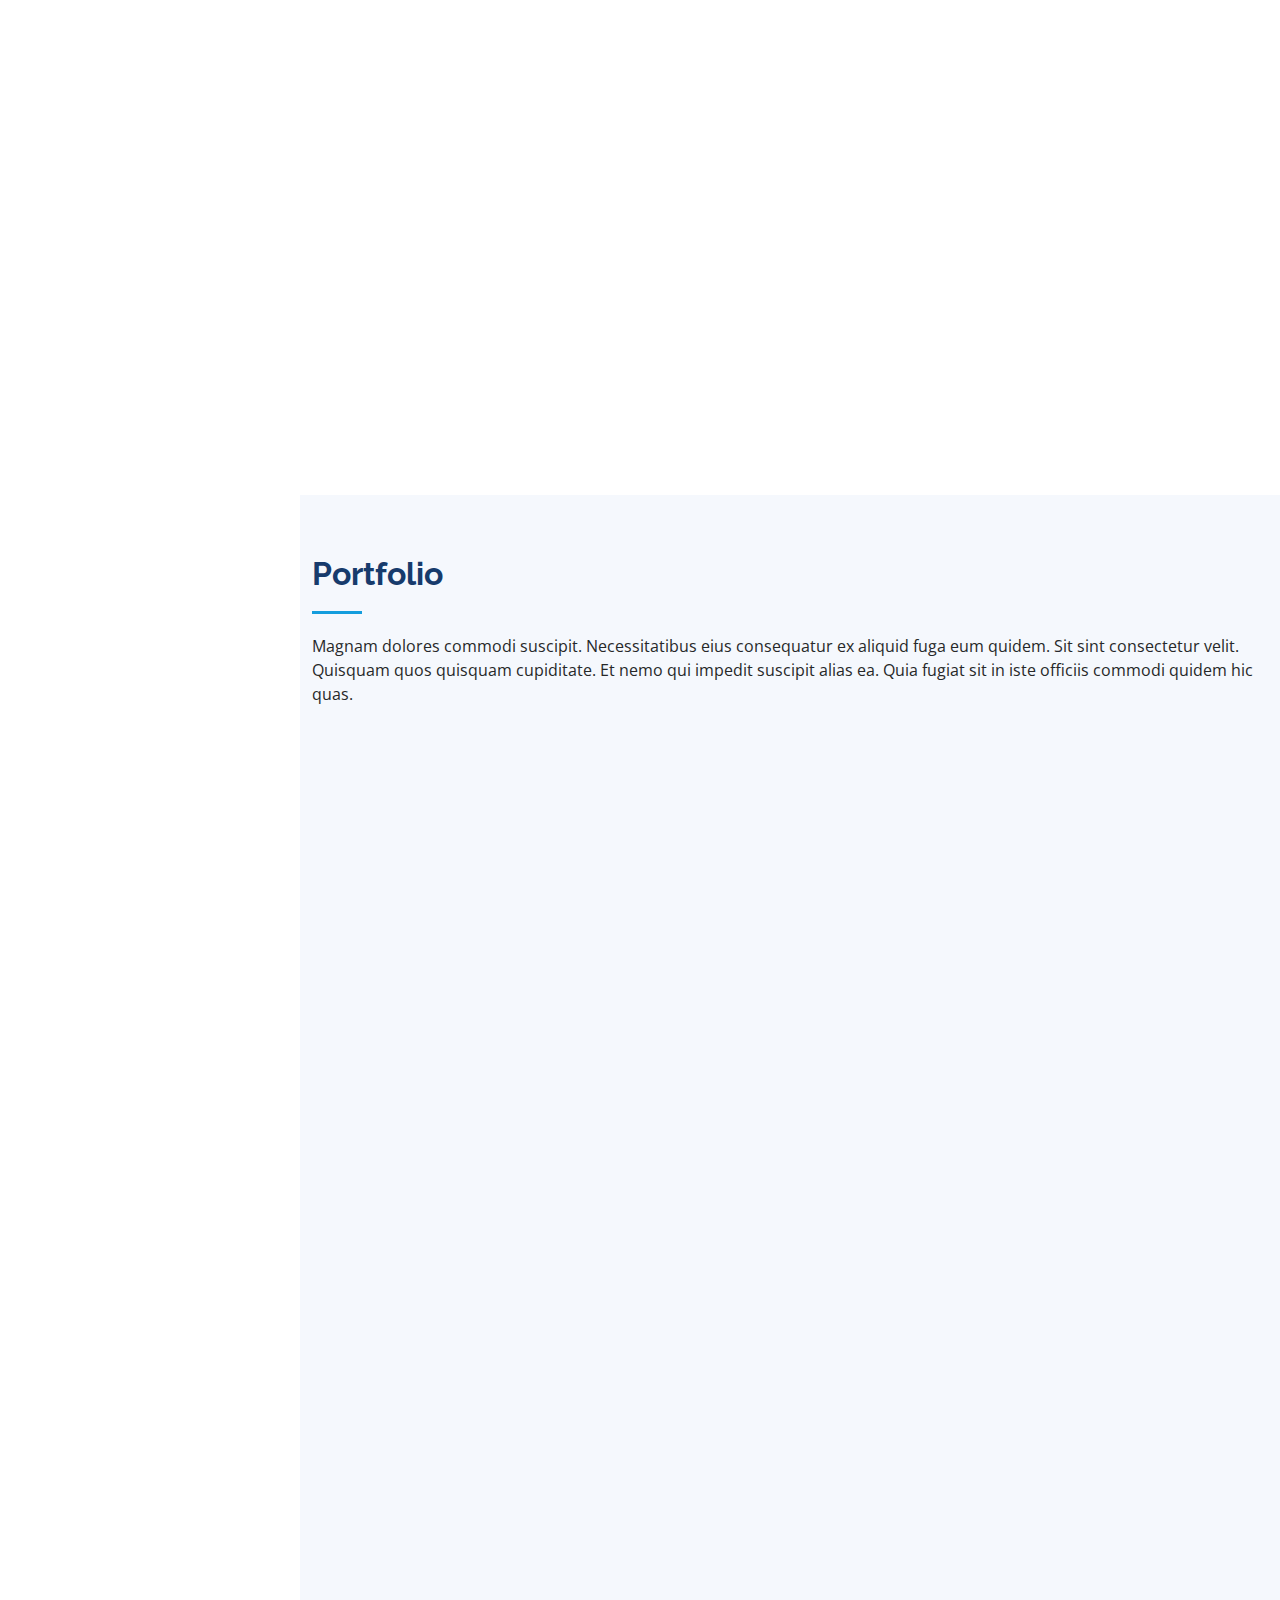
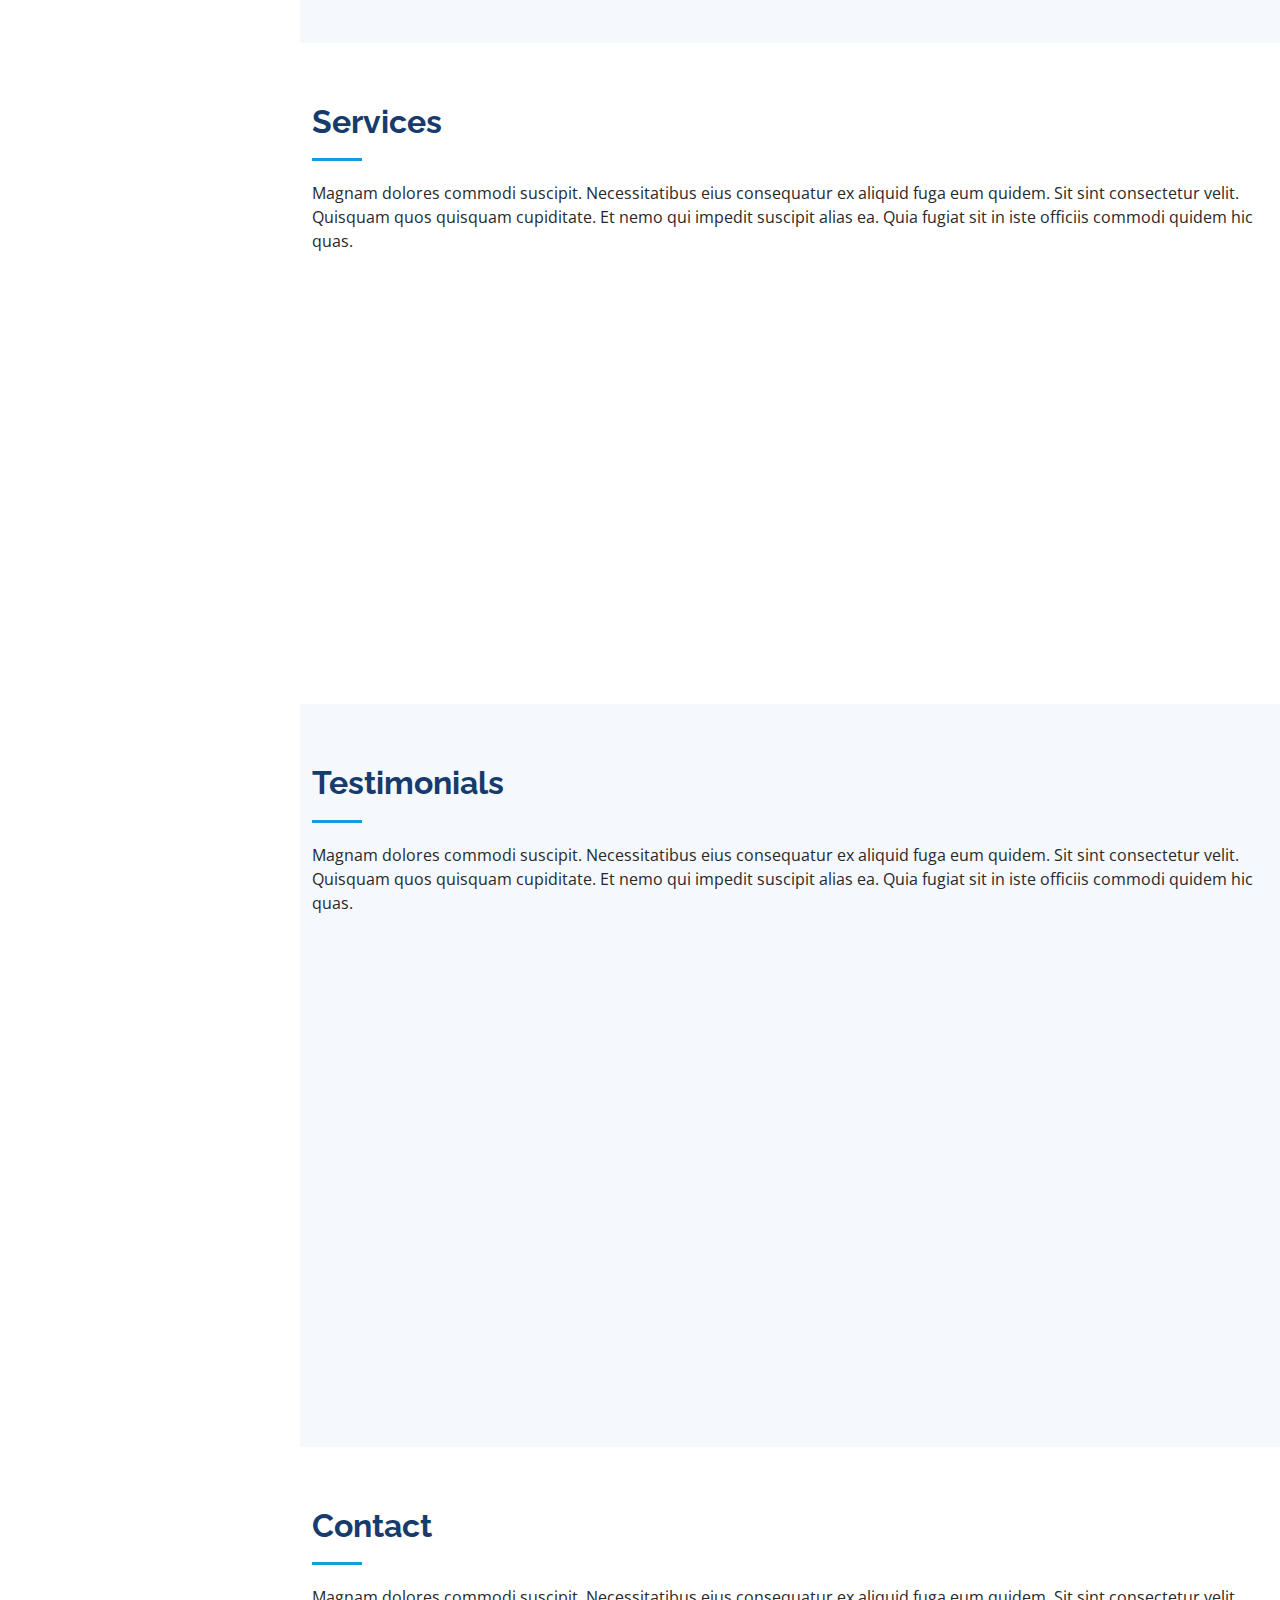
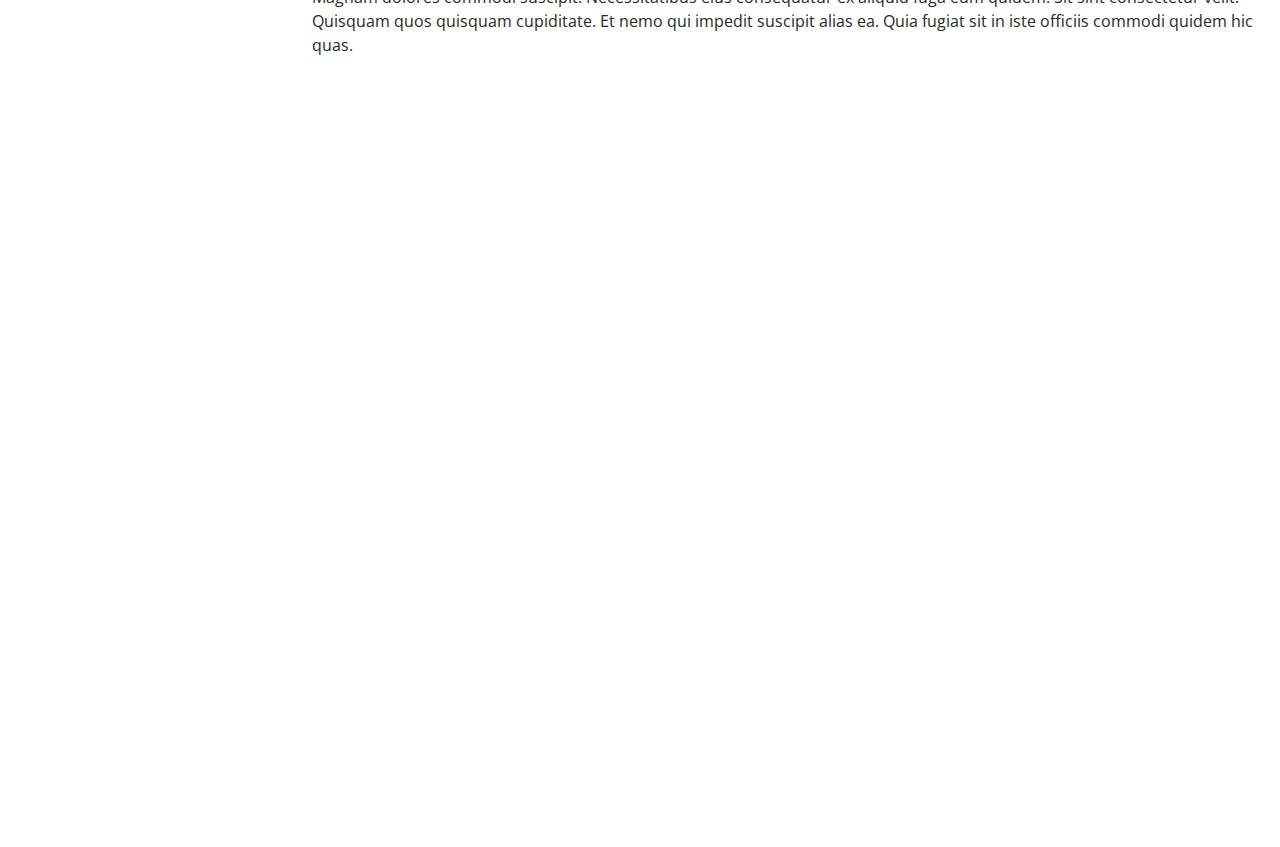
==== commit 68b03676: "init" ====
--- a/index.html
+++ b/index.html
@@ -5,7 +5,7 @@
   <meta charset="utf-8">
   <meta content="width=device-width, initial-scale=1.0" name="viewport">
 
-  <title>Personal Bootstrap Template</title>
+  <title>iPortfolio Bootstrap Template - Index</title>
   <meta content="" name="description">
   <meta content="" name="keywords">
 
@@ -17,19 +17,20 @@
   <link href="https://fonts.googleapis.com/css?family=Open+Sans:300,300i,400,400i,600,600i,700,700i|Raleway:300,300i,400,400i,500,500i,600,600i,700,700i|Poppins:300,300i,400,400i,500,500i,600,600i,700,700i" rel="stylesheet">
 
   <!-- Vendor CSS Files -->
+  <link href="assets/vendor/aos/aos.css" rel="stylesheet">
   <link href="assets/vendor/bootstrap/css/bootstrap.min.css" rel="stylesheet">
   <link href="assets/vendor/bootstrap-icons/bootstrap-icons.css" rel="stylesheet">
   <link href="assets/vendor/boxicons/css/boxicons.min.css" rel="stylesheet">
   <link href="assets/vendor/glightbox/css/glightbox.min.css" rel="stylesheet">
-  <link href="assets/vendor/remixicon/remixicon.css" rel="stylesheet">
   <link href="assets/vendor/swiper/swiper-bundle.min.css" rel="stylesheet">
 
   <!-- Template Main CSS File -->
-  <link href="assets/css/style.cs  el="stylesheet">
+  <link href="assets/css/style.css" rel="stylesheet">
 
   <!-- =======================================================
-  * Template Name: Personal - v4.9.0
-  * Template URL: https://bootstrapmade.com/personal-free-resume-bootstrap-template/
+  * Template Name: iPortfolio
+  * Updated: Mar 10 2023 with Bootstrap v5.2.3
+  * Template URL: https://bootstrapmade.com/iportfolio-bootstrap-portfolio-websites-template/
   * Author: BootstrapMade.com
   * License: https://bootstrapmade.com/license/
   ======================================================== -->
@@ -37,739 +38,619 @@
 
 <body>
 
+  <!-- ======= Mobile nav toggle button ======= -->
+  <i class="bi bi-list mobile-nav-toggle d-xl-none"></i>
+
   <!-- ======= Header ======= -->
   <header id="header">
-    <div class="container">
-
-      <h1><a href="index.html">Elbert Ng</a></h1>
-      <!-- Uncomment below if you prefer to use an image logo -->
-      <!-- <a href="index.html" class="mr-auto"><img src="assets/img/bg.jpg" alt="" class="img-fluid"></a> -->
-      <h2>I'm a fourth year <span>computer engineering</span> student in UBC</h2>
-
-      <nav id="navbar" class="navbar">
+    <div class="d-flex flex-column">
+
+      <div class="profile">
+        <img src="assets/img/profile-img.jpg" alt="" class="img-fluid rounded-circle">
+        <h1 class="text-light"><a href="index.html">Alex Smith</a></h1>
+        <div class="social-links mt-3 text-center">
+          <a href="#" class="twitter"><i class="bx bxl-twitter"></i></a>
+          <a href="#" class="facebook"><i class="bx bxl-facebook"></i></a>
+          <a href="#" class="instagram"><i class="bx bxl-instagram"></i></a>
+          <a href="#" class="google-plus"><i class="bx bxl-skype"></i></a>
+          <a href="#" class="linkedin"><i class="bx bxl-linkedin"></i></a>
+        </div>
+      </div>
+
+      <nav id="navbar" class="nav-menu navbar">
         <ul>
-          <li><a class="nav-link active" href="#header">Home</a></li>
-          <li><a class="nav-link" href="#about">About</a></li>
-          <li><a class="nav-link" href="#resume">Resume</a></li>
-          <li><a class="nav-link" href="#services">Services</a></li>
-          <li><a class="nav-link" href="#portfolio">Portfolio</a></li>
-          <li><a class="nav-link" href="#contact">Contact</a></li>
+          <li><a href="#hero" class="nav-link scrollto active"><i class="bx bx-home"></i> <span>Home</span></a></li>
+          <li><a href="#about" class="nav-link scrollto"><i class="bx bx-user"></i> <span>About</span></a></li>
+          <li><a href="#resume" class="nav-link scrollto"><i class="bx bx-file-blank"></i> <span>Resume</span></a></li>
+          <li><a href="#portfolio" class="nav-link scrollto"><i class="bx bx-book-content"></i> <span>Portfolio</span></a></li>
+          <li><a href="#services" class="nav-link scrollto"><i class="bx bx-server"></i> <span>Services</span></a></li>
+          <li><a href="#contact" class="nav-link scrollto"><i class="bx bx-envelope"></i> <span>Contact</span></a></li>
         </ul>
-        <i class="bi bi-list mobile-nav-toggle"></i>
-      </nav><!-- .navbar -->
-
-      <div class="social-links">
-        <!-- <a href="#" class="twitter"><i class="bi bi-twitter"></i></a> -->
-        <!-- <a href="#" class="facebook"><i class="bi bi-facebook"></i></a> -->
-        <a href="#" class="instagram"><i class="bi bi-instagram"></i></a>
-        <a href="#" class="linkedin"><i class="bi bi-linkedin"></i></a>
-        <a href="#" class="github"><i class="bi bi-github"></i></a>
-        <!-- <a href="#" class="instagram"><i class="bi bi-instagram"></i></a> -->
-      </div>
-
+      </nav><!-- .nav-menu -->
     </div>
   </header><!-- End Header -->
 
-  <!-- ======= About Section ======= -->
-  <section id="about" class="about">
-
-    <!-- ======= About Me ======= -->
-    <div class="about-me container">
-
-      <div class="section-title">
-        <h2>About</h2>
-        <p>Learn more about me</p>
-      </div>
-
-      <div class="row">
-        <div class="col-lg-4" data-aos="fade-right">
-          <img src="assets/img/me.jpg" class="img-fluid" alt="">
-        </div>
-        <div class="col-lg-8 pt-4 pt-lg-0 content" data-aos="fade-left">
-          <h3> Software Engineer </h3>
-          <p class="fst-italic">
-            Hi there! I am Elbert Ng, a fourth year Computer Engineering student in UBC.
-          </p>
-          <div class="row">
-            <div class="col-lg-6">
+  <!-- ======= Hero Section ======= -->
+  <section id="hero" class="d-flex flex-column justify-content-center align-items-center">
+    <div class="hero-container" data-aos="fade-in">
+      <h1>Alex Smith</h1>
+      <p>I'm <span class="typed" data-typed-items="Designer, Developer, Freelancer, Photographer"></span></p>
+    </div>
+  </section><!-- End Hero -->
+
+  <main id="main">
+
+    <!-- ======= About Section ======= -->
+    <section id="about" class="about">
+      <div class="container">
+
+        <div class="section-title">
+          <h2>About</h2>
+          <p>Magnam dolores commodi suscipit. Necessitatibus eius consequatur ex aliquid fuga eum quidem. Sit sint consectetur velit. Quisquam quos quisquam cupiditate. Et nemo qui impedit suscipit alias ea. Quia fugiat sit in iste officiis commodi quidem hic quas.</p>
+        </div>
+
+        <div class="row">
+          <div class="col-lg-4" data-aos="fade-right">
+            <img src="assets/img/profile-img.jpg" class="img-fluid" alt="">
+          </div>
+          <div class="col-lg-8 pt-4 pt-lg-0 content" data-aos="fade-left">
+            <h3>UI/UX Designer &amp; Web Developer.</h3>
+            <p class="fst-italic">
+              Lorem ipsum dolor sit amet, consectetur adipiscing elit, sed do eiusmod tempor incididunt ut labore et dolore
+              magna aliqua.
+            </p>
+            <div class="row">
+              <div class="col-lg-6">
+                <ul>
+                  <li><i class="bi bi-chevron-right"></i> <strong>Birthday:</strong> <span>1 May 1995</span></li>
+                  <li><i class="bi bi-chevron-right"></i> <strong>Website:</strong> <span>www.example.com</span></li>
+                  <li><i class="bi bi-chevron-right"></i> <strong>Phone:</strong> <span>+123 456 7890</span></li>
+                  <li><i class="bi bi-chevron-right"></i> <strong>City:</strong> <span>New York, USA</span></li>
+                </ul>
+              </div>
+              <div class="col-lg-6">
+                <ul>
+                  <li><i class="bi bi-chevron-right"></i> <strong>Age:</strong> <span>30</span></li>
+                  <li><i class="bi bi-chevron-right"></i> <strong>Degree:</strong> <span>Master</span></li>
+                  <li><i class="bi bi-chevron-right"></i> <strong>PhEmailone:</strong> <span>email@example.com</span></li>
+                  <li><i class="bi bi-chevron-right"></i> <strong>Freelance:</strong> <span>Available</span></li>
+                </ul>
+              </div>
+            </div>
+            <p>
+              Officiis eligendi itaque labore et dolorum mollitia officiis optio vero. Quisquam sunt adipisci omnis et ut. Nulla accusantium dolor incidunt officia tempore. Et eius omnis.
+              Cupiditate ut dicta maxime officiis quidem quia. Sed et consectetur qui quia repellendus itaque neque. Aliquid amet quidem ut quaerat cupiditate. Ab et eum qui repellendus omnis culpa magni laudantium dolores.
+            </p>
+          </div>
+        </div>
+
+      </div>
+    </section><!-- End About Section -->
+
+    <!-- ======= Facts Section ======= -->
+    <section id="facts" class="facts">
+      <div class="container">
+
+        <div class="section-title">
+          <h2>Facts</h2>
+          <p>Magnam dolores commodi suscipit. Necessitatibus eius consequatur ex aliquid fuga eum quidem. Sit sint consectetur velit. Quisquam quos quisquam cupiditate. Et nemo qui impedit suscipit alias ea. Quia fugiat sit in iste officiis commodi quidem hic quas.</p>
+        </div>
+
+        <div class="row no-gutters">
+
+          <div class="col-lg-3 col-md-6 d-md-flex align-items-md-stretch" data-aos="fade-up">
+            <div class="count-box">
+              <i class="bi bi-emoji-smile"></i>
+              <span data-purecounter-start="0" data-purecounter-end="232" data-purecounter-duration="1" class="purecounter"></span>
+              <p><strong>Happy Clients</strong> consequuntur quae</p>
+            </div>
+          </div>
+
+          <div class="col-lg-3 col-md-6 d-md-flex align-items-md-stretch" data-aos="fade-up" data-aos-delay="100">
+            <div class="count-box">
+              <i class="bi bi-journal-richtext"></i>
+              <span data-purecounter-start="0" data-purecounter-end="521" data-purecounter-duration="1" class="purecounter"></span>
+              <p><strong>Projects</strong> adipisci atque cum quia aut</p>
+            </div>
+          </div>
+
+          <div class="col-lg-3 col-md-6 d-md-flex align-items-md-stretch" data-aos="fade-up" data-aos-delay="200">
+            <div class="count-box">
+              <i class="bi bi-headset"></i>
+              <span data-purecounter-start="0" data-purecounter-end="1453" data-purecounter-duration="1" class="purecounter"></span>
+              <p><strong>Hours Of Support</strong> aut commodi quaerat</p>
+            </div>
+          </div>
+
+          <div class="col-lg-3 col-md-6 d-md-flex align-items-md-stretch" data-aos="fade-up" data-aos-delay="300">
+            <div class="count-box">
+              <i class="bi bi-people"></i>
+              <span data-purecounter-start="0" data-purecounter-end="32" data-purecounter-duration="1" class="purecounter"></span>
+              <p><strong>Hard Workers</strong> rerum asperiores dolor</p>
+            </div>
+          </div>
+
+        </div>
+
+      </div>
+    </section><!-- End Facts Section -->
+
+    <!-- ======= Skills Section ======= -->
+    <section id="skills" class="skills section-bg">
+      <div class="container">
+
+        <div class="section-title">
+          <h2>Skills</h2>
+          <p>Magnam dolores commodi suscipit. Necessitatibus eius consequatur ex aliquid fuga eum quidem. Sit sint consectetur velit. Quisquam quos quisquam cupiditate. Et nemo qui impedit suscipit alias ea. Quia fugiat sit in iste officiis commodi quidem hic quas.</p>
+        </div>
+
+        <div class="row skills-content">
+
+          <div class="col-lg-6" data-aos="fade-up">
+
+            <div class="progress">
+              <span class="skill">HTML <i class="val">100%</i></span>
+              <div class="progress-bar-wrap">
+                <div class="progress-bar" role="progressbar" aria-valuenow="100" aria-valuemin="0" aria-valuemax="100"></div>
+              </div>
+            </div>
+
+            <div class="progress">
+              <span class="skill">CSS <i class="val">90%</i></span>
+              <div class="progress-bar-wrap">
+                <div class="progress-bar" role="progressbar" aria-valuenow="90" aria-valuemin="0" aria-valuemax="100"></div>
+              </div>
+            </div>
+
+            <div class="progress">
+              <span class="skill">JavaScript <i class="val">75%</i></span>
+              <div class="progress-bar-wrap">
+                <div class="progress-bar" role="progressbar" aria-valuenow="75" aria-valuemin="0" aria-valuemax="100"></div>
+              </div>
+            </div>
+
+          </div>
+
+          <div class="col-lg-6" data-aos="fade-up" data-aos-delay="100">
+
+            <div class="progress">
+              <span class="skill">PHP <i class="val">80%</i></span>
+              <div class="progress-bar-wrap">
+                <div class="progress-bar" role="progressbar" aria-valuenow="80" aria-valuemin="0" aria-valuemax="100"></div>
+              </div>
+            </div>
+
+            <div class="progress">
+              <span class="skill">WordPress/CMS <i class="val">90%</i></span>
+              <div class="progress-bar-wrap">
+                <div class="progress-bar" role="progressbar" aria-valuenow="90" aria-valuemin="0" aria-valuemax="100"></div>
+              </div>
+            </div>
+
+            <div class="progress">
+              <span class="skill">Photoshop <i class="val">55%</i></span>
+              <div class="progress-bar-wrap">
+                <div class="progress-bar" role="progressbar" aria-valuenow="55" aria-valuemin="0" aria-valuemax="100"></div>
+              </div>
+            </div>
+
+          </div>
+
+        </div>
+
+      </div>
+    </section><!-- End Skills Section -->
+
+    <!-- ======= Resume Section ======= -->
+    <section id="resume" class="resume">
+      <div class="container">
+
+        <div class="section-title">
+          <h2>Resume</h2>
+          <p>Magnam dolores commodi suscipit. Necessitatibus eius consequatur ex aliquid fuga eum quidem. Sit sint consectetur velit. Quisquam quos quisquam cupiditate. Et nemo qui impedit suscipit alias ea. Quia fugiat sit in iste officiis commodi quidem hic quas.</p>
+        </div>
+
+        <div class="row">
+          <div class="col-lg-6" data-aos="fade-up">
+            <h3 class="resume-title">Sumary</h3>
+            <div class="resume-item pb-0">
+              <h4>Alex Smith</h4>
+              <p><em>Innovative and deadline-driven Graphic Designer with 3+ years of experience designing and developing user-centered digital/print marketing material from initial concept to final, polished deliverable.</em></p>
               <ul>
-                <li><i class="bi bi-chevron-right"></i> <strong>Birthday:</strong> <span>25 October 2001</span></li>
-                <!-- <li><i class="bi bi-chevron-right"></i> <strong>Website:</strong> <span>www.example.com</span></li> -->
-                <li><i class="bi bi-chevron-right"></i> <strong>Phone:</strong> <span>+1-(604)-404-8838</span></li>
-                <li><i class="bi bi-chevron-right"></i> <strong>City:</strong> <span>Vancouver, Canada</span></li>
+                <li>Portland par 127,Orlando, FL</li>
+                <li>(123) 456-7891</li>
+                <li>alice.barkley@example.com</li>
               </ul>
             </div>
-            <div class="col-lg-6">
+
+            <h3 class="resume-title">Education</h3>
+            <div class="resume-item">
+              <h4>Master of Fine Arts &amp; Graphic Design</h4>
+              <h5>2015 - 2016</h5>
+              <p><em>Rochester Institute of Technology, Rochester, NY</em></p>
+              <p>Qui deserunt veniam. Et sed aliquam labore tempore sed quisquam iusto autem sit. Ea vero voluptatum qui ut dignissimos deleniti nerada porti sand markend</p>
+            </div>
+            <div class="resume-item">
+              <h4>Bachelor of Fine Arts &amp; Graphic Design</h4>
+              <h5>2010 - 2014</h5>
+              <p><em>Rochester Institute of Technology, Rochester, NY</em></p>
+              <p>Quia nobis sequi est occaecati aut. Repudiandae et iusto quae reiciendis et quis Eius vel ratione eius unde vitae rerum voluptates asperiores voluptatem Earum molestiae consequatur neque etlon sader mart dila</p>
+            </div>
+          </div>
+          <div class="col-lg-6" data-aos="fade-up" data-aos-delay="100">
+            <h3 class="resume-title">Professional Experience</h3>
+            <div class="resume-item">
+              <h4>Senior graphic design specialist</h4>
+              <h5>2019 - Present</h5>
+              <p><em>Experion, New York, NY </em></p>
               <ul>
-                <li><i class="bi bi-chevron-right"></i> <strong>Age:</strong> <span>21</span></li>
-                <li><i class="bi bi-chevron-right"></i> <strong>Degree:</strong> <span>Bachelor</span></li>
-                <li><i class="bi bi-chevron-right"></i> <strong>Email:</strong> <span>elbertng25@gmail.com</span></li>
-                <!-- <li><i class="bi bi-chevron-right"></i> <strong>Freelance:</strong> <span>Available</span></li> -->
+                <li>Lead in the design, development, and implementation of the graphic, layout, and production communication materials</li>
+                <li>Delegate tasks to the 7 members of the design team and provide counsel on all aspects of the project. </li>
+                <li>Supervise the assessment of all graphic materials in order to ensure quality and accuracy of the design</li>
+                <li>Oversee the efficient use of production project budgets ranging from $2,000 - $25,000</li>
               </ul>
             </div>
-          </div>
-          <p>
-            As a Computer Engineering student, I enjoy programming very much and am very eager to learn more. I do not have much experience in 
-            the working field, but I like to create and start my own personal projects. Other than personal projects, I also engage in other activities such as
-            playing badminton and soccer, playing video games and also singing. 
-          </p>
-        </div>
-      </div>
-
-    </div><!-- End About Me -->
-
-    <!-- ======= Counts ======= -->
-    <div class="counts container">
-
-      <div class="row">
-
-        <div class="col-lg-3 col-md-6">
-          <div class="count-box">
-            <i class="bi bi-emoji-smile"></i>
-            <span data-purecounter-start="0" data-purecounter-end="232" data-purecounter-duration="1" class="purecounter"></span>
-            <p>Happy Clients</p>
-          </div>
-        </div>
-
-        <div class="col-lg-3 col-md-6 mt-5 mt-md-0">
-          <div class="count-box">
-            <i class="bi bi-journal-richtext"></i>
-            <span data-purecounter-start="0" data-purecounter-end="521" data-purecounter-duration="1" class="purecounter"></span>
-            <p>Projects</p>
-          </div>
-        </div>
-
-        <div class="col-lg-3 col-md-6 mt-5 mt-lg-0">
-          <div class="count-box">
-            <i class="bi bi-headset"></i>
-            <span data-purecounter-start="0" data-purecounter-end="1463" data-purecounter-duration="1" class="purecounter"></span>
-            <p>Hours Of Support</p>
-          </div>
-        </div>
-
-        <div class="col-lg-3 col-md-6 mt-5 mt-lg-0">
-          <div class="count-box">
-            <i class="bi bi-award"></i>
-            <span data-purecounter-start="0" data-purecounter-end="24" data-purecounter-duration="1" class="purecounter"></span>
-            <p>Awards</p>
-          </div>
-        </div>
-
-      </div>
-
-    </div><!-- End Counts -->
-
-    <!-- ======= Skills  ======= -->
-    <div class="skills container">
-
-      <div class="section-title">
-        <h2>Skills</h2>
-      </div>
-
-      <div class="row skills-content">
-
-        <div class="col-lg-6">
-
-          <div class="progress">
-            <span class="skill">HTML <i class="val">100%</i></span>
-            <div class="progress-bar-wrap">
-              <div class="progress-bar" role="progressbar" aria-valuenow="100" aria-valuemin="0" aria-valuemax="100"></div>
-            </div>
-          </div>
-
-          <div class="progress">
-            <span class="skill">CSS <i class="val">90%</i></span>
-            <div class="progress-bar-wrap">
-              <div class="progress-bar" role="progressbar" aria-valuenow="90" aria-valuemin="0" aria-valuemax="100"></div>
-            </div>
-          </div>
-
-          <div class="progress">
-            <span class="skill">JavaScript <i class="val">75%</i></span>
-            <div class="progress-bar-wrap">
-              <div class="progress-bar" role="progressbar" aria-valuenow="75" aria-valuemin="0" aria-valuemax="100"></div>
-            </div>
-          </div>
-
-        </div>
-
-        <div class="col-lg-6">
-
-          <div class="progress">
-            <span class="skill">PHP <i class="val">80%</i></span>
-            <div class="progress-bar-wrap">
-              <div class="progress-bar" role="progressbar" aria-valuenow="80" aria-valuemin="0" aria-valuemax="100"></div>
-            </div>
-          </div>
-
-          <div class="progress">
-            <span class="skill">WordPress/CMS <i class="val">90%</i></span>
-            <div class="progress-bar-wrap">
-              <div class="progress-bar" role="progressbar" aria-valuenow="90" aria-valuemin="0" aria-valuemax="100"></div>
-            </div>
-          </div>
-
-          <div class="progress">
-            <span class="skill">Photoshop <i class="val">55%</i></span>
-            <div class="progress-bar-wrap">
-              <div class="progress-bar" role="progressbar" aria-valuenow="55" aria-valuemin="0" aria-valuemax="100"></div>
-            </div>
-          </div>
-
-        </div>
-
-      </div>
-
-    </div><!-- End Skills -->
-
-    <!-- ======= Interests ======= -->
-    <div class="interests container">
-
-      <div class="section-title">
-        <h2>Interests</h2>
-      </div>
-
-      <div class="row">
-        <div class="col-lg-3 col-md-4">
-          <div class="icon-box">
-            <i class="ri-store-line" style="color: #ffbb2c;"></i>
-            <h3>Lorem Ipsum</h3>
-          </div>
-        </div>
-        <div class="col-lg-3 col-md-4 mt-4 mt-md-0">
-          <div class="icon-box">
-            <i class="ri-bar-chart-box-line" style="color: #5578ff;"></i>
-            <h3>Dolor Sitema</h3>
-          </div>
-        </div>
-        <div class="col-lg-3 col-md-4 mt-4 mt-md-0">
-          <div class="icon-box">
-            <i class="ri-calendar-todo-line" style="color: #e80368;"></i>
-            <h3>Sed perspiciatis</h3>
-          </div>
-        </div>
-        <div class="col-lg-3 col-md-4 mt-4 mt-lg-0">
-          <div class="icon-box">
-            <i class="ri-paint-brush-line" style="color: #e361ff;"></i>
-            <h3>Magni Dolores</h3>
-          </div>
-        </div>
-        <div class="col-lg-3 col-md-4 mt-4">
-          <div class="icon-box">
-            <i class="ri-database-2-line" style="color: #47aeff;"></i>
-            <h3>Nemo Enim</h3>
-          </div>
-        </div>
-        <div class="col-lg-3 col-md-4 mt-4">
-          <div class="icon-box">
-            <i class="ri-gradienter-line" style="color: #ffa76e;"></i>
-            <h3>Eiusmod Tempor</h3>
-          </div>
-        </div>
-        <div class="col-lg-3 col-md-4 mt-4">
-          <div class="icon-box">
-            <i class="ri-file-list-3-line" style="color: #11dbcf;"></i>
-            <h3>Midela Teren</h3>
-          </div>
-        </div>
-        <div class="col-lg-3 col-md-4 mt-4">
-          <div class="icon-box">
-            <i class="ri-price-tag-2-line" style="color: #4233ff;"></i>
-            <h3>Pira Neve</h3>
-          </div>
-        </div>
-        <div class="col-lg-3 col-md-4 mt-4">
-          <div class="icon-box">
-            <i class="ri-anchor-line" style="color: #b2904f;"></i>
-            <h3>Dirada Pack</h3>
-          </div>
-        </div>
-        <div class="col-lg-3 col-md-4 mt-4">
-          <div class="icon-box">
-            <i class="ri-disc-line" style="color: #b20969;"></i>
-            <h3>Moton Ideal</h3>
-          </div>
-        </div>
-        <div class="col-lg-3 col-md-4 mt-4">
-          <div class="icon-box">
-            <i class="ri-base-station-line" style="color: #ff5828;"></i>
-            <h3>Verdo Park</h3>
-          </div>
-        </div>
-        <div class="col-lg-3 col-md-4 mt-4">
-          <div class="icon-box">
-            <i class="ri-fingerprint-line" style="color: #29cc61;"></i>
-            <h3>Flavor Nivelanda</h3>
-          </div>
-        </div>
-      </div>
-
-    </div><!-- End Interests -->
-
-    <!-- ======= Testimonials ======= -->
-    <div class="testimonials container">
-
-      <div class="section-title">
-        <h2>Testimonials</h2>
-      </div>
-
-      <div class="testimonials-slider swiper" data-aos="fade-up" data-aos-delay="100">
-        <div class="swiper-wrapper">
-
-          <div class="swiper-slide">
-            <div class="testimonial-item">
-              <p>
-                <i class="bx bxs-quote-alt-left quote-icon-left"></i>
-                Proin iaculis purus consequat sem cure digni ssim donec porttitora entum suscipit rhoncus. Accusantium quam, ultricies eget id, aliquam eget nibh et. Maecen aliquam, risus at semper.
-                <i class="bx bxs-quote-alt-right quote-icon-right"></i>
-              </p>
-              <img src="assets/img/testimonials/testimonials-1.jpg" class="testimonial-img" alt="">
-              <h3>Saul Goodman</h3>
-              <h4>Ceo &amp; Founder</h4>
-            </div>
-          </div><!-- End testimonial item -->
-
-          <div class="swiper-slide">
-            <div class="testimonial-item">
-              <p>
-                <i class="bx bxs-quote-alt-left quote-icon-left"></i>
-                Export tempor illum tamen malis malis eram quae irure esse labore quem cillum quid cillum eram malis quorum velit fore eram velit sunt aliqua noster fugiat irure amet legam anim culpa.
-                <i class="bx bxs-quote-alt-right quote-icon-right"></i>
-              </p>
-              <img src="assets/img/testimonials/testimonials-2.jpg" class="testimonial-img" alt="">
-              <h3>Sara Wilsson</h3>
-              <h4>Designer</h4>
-            </div>
-          </div><!-- End testimonial item -->
-
-          <div class="swiper-slide">
-            <div class="testimonial-item">
-              <p>
-                <i class="bx bxs-quote-alt-left quote-icon-left"></i>
-                Enim nisi quem export duis labore cillum quae magna enim sint quorum nulla quem veniam duis minim tempor labore quem eram duis noster aute amet eram fore quis sint minim.
-                <i class="bx bxs-quote-alt-right quote-icon-right"></i>
-              </p>
-              <img src="assets/img/testimonials/testimonials-3.jpg" class="testimonial-img" alt="">
-              <h3>Jena Karlis</h3>
-              <h4>Store Owner</h4>
-            </div>
-          </div><!-- End testimonial item -->
-
-          <div class="swiper-slide">
-            <div class="testimonial-item">
-              <p>
-                <i class="bx bxs-quote-alt-left quote-icon-left"></i>
-                Fugiat enim eram quae cillum dolore dolor amet nulla culpa multos export minim fugiat minim velit minim dolor enim duis veniam ipsum anim magna sunt elit fore quem dolore labore illum veniam.
-                <i class="bx bxs-quote-alt-right quote-icon-right"></i>
-              </p>
-              <img src="assets/img/testimonials/testimonials-4.jpg" class="testimonial-img" alt="">
-              <h3>Matt Brandon</h3>
-              <h4>Freelancer</h4>
-            </div>
-          </div><!-- End testimonial item -->
-
-          <div class="swiper-slide">
-            <div class="testimonial-item">
-              <p>
-                <i class="bx bxs-quote-alt-left quote-icon-left"></i>
-                Quis quorum aliqua sint quem legam fore sunt eram irure aliqua veniam tempor noster veniam enim culpa labore duis sunt culpa nulla illum cillum fugiat legam esse veniam culpa fore nisi cillum quid.
-                <i class="bx bxs-quote-alt-right quote-icon-right"></i>
-              </p>
-              <img src="assets/img/testimonials/testimonials-5.jpg" class="testimonial-img" alt="">
-              <h3>John Larson</h3>
-              <h4>Entrepreneur</h4>
-            </div>
-          </div><!-- End testimonial item -->
-
-        </div>
-        <div class="swiper-pagination"></div>
-      </div>
-
-      <div class="owl-carousel testimonials-carousel">
-
-      </div>
-
-    </div><!-- End Testimonials  -->
-
-  </section><!-- End About Section -->
-
-  <!-- ======= Resume Section ======= -->
-  <section id="resume" class="resume">
+            <div class="resume-item">
+              <h4>Graphic design specialist</h4>
+              <h5>2017 - 2018</h5>
+              <p><em>Stepping Stone Advertising, New York, NY</em></p>
+              <ul>
+                <li>Developed numerous marketing programs (logos, brochures,infographics, presentations, and advertisements).</li>
+                <li>Managed up to 5 projects or tasks at a given time while under pressure</li>
+                <li>Recommended and consulted with clients on the most appropriate graphic design</li>
+                <li>Created 4+ design presentations and proposals a month for clients and account managers</li>
+              </ul>
+            </div>
+          </div>
+        </div>
+
+      </div>
+    </section><!-- End Resume Section -->
+
+    <!-- ======= Portfolio Section ======= -->
+    <section id="portfolio" class="portfolio section-bg">
+      <div class="container">
+
+        <div class="section-title">
+          <h2>Portfolio</h2>
+          <p>Magnam dolores commodi suscipit. Necessitatibus eius consequatur ex aliquid fuga eum quidem. Sit sint consectetur velit. Quisquam quos quisquam cupiditate. Et nemo qui impedit suscipit alias ea. Quia fugiat sit in iste officiis commodi quidem hic quas.</p>
+        </div>
+
+        <div class="row" data-aos="fade-up">
+          <div class="col-lg-12 d-flex justify-content-center">
+            <ul id="portfolio-flters">
+              <li data-filter="*" class="filter-active">All</li>
+              <li data-filter=".filter-app">App</li>
+              <li data-filter=".filter-card">Card</li>
+              <li data-filter=".filter-web">Web</li>
+            </ul>
+          </div>
+        </div>
+
+        <div class="row portfolio-container" data-aos="fade-up" data-aos-delay="100">
+
+          <div class="col-lg-4 col-md-6 portfolio-item filter-app">
+            <div class="portfolio-wrap">
+              <img src="assets/img/portfolio/portfolio-1.jpg" class="img-fluid" alt="">
+              <div class="portfolio-links">
+                <a href="assets/img/portfolio/portfolio-1.jpg" data-gallery="portfolioGallery" class="portfolio-lightbox" title="App 1"><i class="bx bx-plus"></i></a>
+                <a href="portfolio-details.html" title="More Details"><i class="bx bx-link"></i></a>
+              </div>
+            </div>
+          </div>
+
+          <div class="col-lg-4 col-md-6 portfolio-item filter-web">
+            <div class="portfolio-wrap">
+              <img src="assets/img/portfolio/portfolio-2.jpg" class="img-fluid" alt="">
+              <div class="portfolio-links">
+                <a href="assets/img/portfolio/portfolio-2.jpg" data-gallery="portfolioGallery" class="portfolio-lightbox" title="Web 3"><i class="bx bx-plus"></i></a>
+                <a href="portfolio-details.html" title="More Details"><i class="bx bx-link"></i></a>
+              </div>
+            </div>
+          </div>
+
+          <div class="col-lg-4 col-md-6 portfolio-item filter-app">
+            <div class="portfolio-wrap">
+              <img src="assets/img/portfolio/portfolio-3.jpg" class="img-fluid" alt="">
+              <div class="portfolio-links">
+                <a href="assets/img/portfolio/portfolio-3.jpg" data-gallery="portfolioGallery" class="portfolio-lightbox" title="App 2"><i class="bx bx-plus"></i></a>
+                <a href="portfolio-details.html" title="More Details"><i class="bx bx-link"></i></a>
+              </div>
+            </div>
+          </div>
+
+          <div class="col-lg-4 col-md-6 portfolio-item filter-card">
+            <div class="portfolio-wrap">
+              <img src="assets/img/portfolio/portfolio-4.jpg" class="img-fluid" alt="">
+              <div class="portfolio-links">
+                <a href="assets/img/portfolio/portfolio-4.jpg" data-gallery="portfolioGallery" class="portfolio-lightbox" title="Card 2"><i class="bx bx-plus"></i></a>
+                <a href="portfolio-details.html" title="More Details"><i class="bx bx-link"></i></a>
+              </div>
+            </div>
+          </div>
+
+          <div class="col-lg-4 col-md-6 portfolio-item filter-web">
+            <div class="portfolio-wrap">
+              <img src="assets/img/portfolio/portfolio-5.jpg" class="img-fluid" alt="">
+              <div class="portfolio-links">
+                <a href="assets/img/portfolio/portfolio-5.jpg" data-gallery="portfolioGallery" class="portfolio-lightbox" title="Web 2"><i class="bx bx-plus"></i></a>
+                <a href="portfolio-details.html" title="More Details"><i class="bx bx-link"></i></a>
+              </div>
+            </div>
+          </div>
+
+          <div class="col-lg-4 col-md-6 portfolio-item filter-app">
+            <div class="portfolio-wrap">
+              <img src="assets/img/portfolio/portfolio-6.jpg" class="img-fluid" alt="">
+              <div class="portfolio-links">
+                <a href="assets/img/portfolio/portfolio-6.jpg" data-gallery="portfolioGallery" class="portfolio-lightbox" title="App 3"><i class="bx bx-plus"></i></a>
+                <a href="portfolio-details.html" title="More Details"><i class="bx bx-link"></i></a>
+              </div>
+            </div>
+          </div>
+
+          <div class="col-lg-4 col-md-6 portfolio-item filter-card">
+            <div class="portfolio-wrap">
+              <img src="assets/img/portfolio/portfolio-7.jpg" class="img-fluid" alt="">
+              <div class="portfolio-links">
+                <a href="assets/img/portfolio/portfolio-7.jpg" data-gallery="portfolioGallery" class="portfolio-lightbox" title="Card 1"><i class="bx bx-plus"></i></a>
+                <a href="portfolio-details.html" title="More Details"><i class="bx bx-link"></i></a>
+              </div>
+            </div>
+          </div>
+
+          <div class="col-lg-4 col-md-6 portfolio-item filter-card">
+            <div class="portfolio-wrap">
+              <img src="assets/img/portfolio/portfolio-8.jpg" class="img-fluid" alt="">
+              <div class="portfolio-links">
+                <a href="assets/img/portfolio/portfolio-8.jpg" data-gallery="portfolioGallery" class="portfolio-lightbox" title="Card 3"><i class="bx bx-plus"></i></a>
+                <a href="portfolio-details.html" title="More Details"><i class="bx bx-link"></i></a>
+              </div>
+            </div>
+          </div>
+
+          <div class="col-lg-4 col-md-6 portfolio-item filter-web">
+            <div class="portfolio-wrap">
+              <img src="assets/img/portfolio/portfolio-9.jpg" class="img-fluid" alt="">
+              <div class="portfolio-links">
+                <a href="assets/img/portfolio/portfolio-9.jpg" data-gallery="portfolioGallery" class="portfolio-lightbox" title="Web 3"><i class="bx bx-plus"></i></a>
+                <a href="portfolio-details.html" title="More Details"><i class="bx bx-link"></i></a>
+              </div>
+            </div>
+          </div>
+
+        </div>
+
+      </div>
+    </section><!-- End Portfolio Section -->
+
+    <!-- ======= Services Section ======= -->
+    <section id="services" class="services">
+      <div class="container">
+
+        <div class="section-title">
+          <h2>Services</h2>
+          <p>Magnam dolores commodi suscipit. Necessitatibus eius consequatur ex aliquid fuga eum quidem. Sit sint consectetur velit. Quisquam quos quisquam cupiditate. Et nemo qui impedit suscipit alias ea. Quia fugiat sit in iste officiis commodi quidem hic quas.</p>
+        </div>
+
+        <div class="row">
+          <div class="col-lg-4 col-md-6 icon-box" data-aos="fade-up">
+            <div class="icon"><i class="bi bi-briefcase"></i></div>
+            <h4 class="title"><a href="">Lorem Ipsum</a></h4>
+            <p class="description">Voluptatum deleniti atque corrupti quos dolores et quas molestias excepturi sint occaecati cupiditate non provident</p>
+          </div>
+          <div class="col-lg-4 col-md-6 icon-box" data-aos="fade-up" data-aos-delay="100">
+            <div class="icon"><i class="bi bi-card-checklist"></i></div>
+            <h4 class="title"><a href="">Dolor Sitema</a></h4>
+            <p class="description">Minim veniam, quis nostrud exercitation ullamco laboris nisi ut aliquip ex ea commodo consequat tarad limino ata</p>
+          </div>
+          <div class="col-lg-4 col-md-6 icon-box" data-aos="fade-up" data-aos-delay="200">
+            <div class="icon"><i class="bi bi-bar-chart"></i></div>
+            <h4 class="title"><a href="">Sed ut perspiciatis</a></h4>
+            <p class="description">Duis aute irure dolor in reprehenderit in voluptate velit esse cillum dolore eu fugiat nulla pariatur</p>
+          </div>
+          <div class="col-lg-4 col-md-6 icon-box" data-aos="fade-up" data-aos-delay="300">
+            <div class="icon"><i class="bi bi-binoculars"></i></div>
+            <h4 class="title"><a href="">Magni Dolores</a></h4>
+            <p class="description">Excepteur sint occaecat cupidatat non proident, sunt in culpa qui officia deserunt mollit anim id est laborum</p>
+          </div>
+          <div class="col-lg-4 col-md-6 icon-box" data-aos="fade-up" data-aos-delay="400">
+            <div class="icon"><i class="bi bi-brightness-high"></i></div>
+            <h4 class="title"><a href="">Nemo Enim</a></h4>
+            <p class="description">At vero eos et accusamus et iusto odio dignissimos ducimus qui blanditiis praesentium voluptatum deleniti atque</p>
+          </div>
+          <div class="col-lg-4 col-md-6 icon-box" data-aos="fade-up" data-aos-delay="500">
+            <div class="icon"><i class="bi bi-calendar4-week"></i></div>
+            <h4 class="title"><a href="">Eiusmod Tempor</a></h4>
+            <p class="description">Et harum quidem rerum facilis est et expedita distinctio. Nam libero tempore, cum soluta nobis est eligendi</p>
+          </div>
+        </div>
+
+      </div>
+    </section><!-- End Services Section -->
+
+    <!-- ======= Testimonials Section ======= -->
+    <section id="testimonials" class="testimonials section-bg">
+      <div class="container">
+
+        <div class="section-title">
+          <h2>Testimonials</h2>
+          <p>Magnam dolores commodi suscipit. Necessitatibus eius consequatur ex aliquid fuga eum quidem. Sit sint consectetur velit. Quisquam quos quisquam cupiditate. Et nemo qui impedit suscipit alias ea. Quia fugiat sit in iste officiis commodi quidem hic quas.</p>
+        </div>
+
+        <div class="testimonials-slider swiper" data-aos="fade-up" data-aos-delay="100">
+          <div class="swiper-wrapper">
+
+            <div class="swiper-slide">
+              <div class="testimonial-item" data-aos="fade-up">
+                <p>
+                  <i class="bx bxs-quote-alt-left quote-icon-left"></i>
+                  Proin iaculis purus consequat sem cure digni ssim donec porttitora entum suscipit rhoncus. Accusantium quam, ultricies eget id, aliquam eget nibh et. Maecen aliquam, risus at semper.
+                  <i class="bx bxs-quote-alt-right quote-icon-right"></i>
+                </p>
+                <img src="assets/img/testimonials/testimonials-1.jpg" class="testimonial-img" alt="">
+                <h3>Saul Goodman</h3>
+                <h4>Ceo &amp; Founder</h4>
+              </div>
+            </div><!-- End testimonial item -->
+
+            <div class="swiper-slide">
+              <div class="testimonial-item" data-aos="fade-up" data-aos-delay="100">
+                <p>
+                  <i class="bx bxs-quote-alt-left quote-icon-left"></i>
+                  Export tempor illum tamen malis malis eram quae irure esse labore quem cillum quid cillum eram malis quorum velit fore eram velit sunt aliqua noster fugiat irure amet legam anim culpa.
+                  <i class="bx bxs-quote-alt-right quote-icon-right"></i>
+                </p>
+                <img src="assets/img/testimonials/testimonials-2.jpg" class="testimonial-img" alt="">
+                <h3>Sara Wilsson</h3>
+                <h4>Designer</h4>
+              </div>
+            </div><!-- End testimonial item -->
+
+            <div class="swiper-slide">
+              <div class="testimonial-item" data-aos="fade-up" data-aos-delay="200">
+                <p>
+                  <i class="bx bxs-quote-alt-left quote-icon-left"></i>
+                  Enim nisi quem export duis labore cillum quae magna enim sint quorum nulla quem veniam duis minim tempor labore quem eram duis noster aute amet eram fore quis sint minim.
+                  <i class="bx bxs-quote-alt-right quote-icon-right"></i>
+                </p>
+                <img src="assets/img/testimonials/testimonials-3.jpg" class="testimonial-img" alt="">
+                <h3>Jena Karlis</h3>
+                <h4>Store Owner</h4>
+              </div>
+            </div><!-- End testimonial item -->
+
+            <div class="swiper-slide">
+              <div class="testimonial-item" data-aos="fade-up" data-aos-delay="300">
+                <p>
+                  <i class="bx bxs-quote-alt-left quote-icon-left"></i>
+                  Fugiat enim eram quae cillum dolore dolor amet nulla culpa multos export minim fugiat minim velit minim dolor enim duis veniam ipsum anim magna sunt elit fore quem dolore labore illum veniam.
+                  <i class="bx bxs-quote-alt-right quote-icon-right"></i>
+                </p>
+                <img src="assets/img/testimonials/testimonials-4.jpg" class="testimonial-img" alt="">
+                <h3>Matt Brandon</h3>
+                <h4>Freelancer</h4>
+              </div>
+            </div><!-- End testimonial item -->
+
+            <div class="swiper-slide">
+              <div class="testimonial-item" data-aos="fade-up" data-aos-delay="400">
+                <p>
+                  <i class="bx bxs-quote-alt-left quote-icon-left"></i>
+                  Quis quorum aliqua sint quem legam fore sunt eram irure aliqua veniam tempor noster veniam enim culpa labore duis sunt culpa nulla illum cillum fugiat legam esse veniam culpa fore nisi cillum quid.
+                  <i class="bx bxs-quote-alt-right quote-icon-right"></i>
+                </p>
+                <img src="assets/img/testimonials/testimonials-5.jpg" class="testimonial-img" alt="">
+                <h3>John Larson</h3>
+                <h4>Entrepreneur</h4>
+              </div>
+            </div><!-- End testimonial item -->
+
+          </div>
+          <div class="swiper-pagination"></div>
+        </div>
+
+      </div>
+    </section><!-- End Testimonials Section -->
+
+    <!-- ======= Contact Section ======= -->
+    <section id="contact" class="contact">
+      <div class="container">
+
+        <div class="section-title">
+          <h2>Contact</h2>
+          <p>Magnam dolores commodi suscipit. Necessitatibus eius consequatur ex aliquid fuga eum quidem. Sit sint consectetur velit. Quisquam quos quisquam cupiditate. Et nemo qui impedit suscipit alias ea. Quia fugiat sit in iste officiis commodi quidem hic quas.</p>
+        </div>
+
+        <div class="row" data-aos="fade-in">
+
+          <div class="col-lg-5 d-flex align-items-stretch">
+            <div class="info">
+              <div class="address">
+                <i class="bi bi-geo-alt"></i>
+                <h4>Location:</h4>
+                <p>A108 Adam Street, New York, NY 535022</p>
+              </div>
+
+              <div class="email">
+                <i class="bi bi-envelope"></i>
+                <h4>Email:</h4>
+                <p>info@example.com</p>
+              </div>
+
+              <div class="phone">
+                <i class="bi bi-phone"></i>
+                <h4>Call:</h4>
+                <p>+1 5589 55488 55s</p>
+              </div>
+
+              <iframe src="https://www.google.com/maps/embed?pb=!1m14!1m8!1m3!1d12097.433213460943!2d-74.0062269!3d40.7101282!3m2!1i1024!2i768!4f13.1!3m3!1m2!1s0x0%3A0xb89d1fe6bc499443!2sDowntown+Conference+Center!5e0!3m2!1smk!2sbg!4v1539943755621" frameborder="0" style="border:0; width: 100%; height: 290px;" allowfullscreen></iframe>
+            </div>
+
+          </div>
+
+          <div class="col-lg-7 mt-5 mt-lg-0 d-flex align-items-stretch">
+            <form action="forms/contact.php" method="post" role="form" class="php-email-form">
+              <div class="row">
+                <div class="form-group col-md-6">
+                  <label for="name">Your Name</label>
+                  <input type="text" name="name" class="form-control" id="name" required>
+                </div>
+                <div class="form-group col-md-6">
+                  <label for="name">Your Email</label>
+                  <input type="email" class="form-control" name="email" id="email" required>
+                </div>
+              </div>
+              <div class="form-group">
+                <label for="name">Subject</label>
+                <input type="text" class="form-control" name="subject" id="subject" required>
+              </div>
+              <div class="form-group">
+                <label for="name">Message</label>
+                <textarea class="form-control" name="message" rows="10" required></textarea>
+              </div>
+              <div class="my-3">
+                <div class="loading">Loading</div>
+                <div class="error-message"></div>
+                <div class="sent-message">Your message has been sent. Thank you!</div>
+              </div>
+              <div class="text-center"><button type="submit">Send Message</button></div>
+            </form>
+          </div>
+
+        </div>
+
+      </div>
+    </section><!-- End Contact Section -->
+
+  </main><!-- End #main -->
+
+  <!-- ======= Footer ======= -->
+  <footer id="footer">
     <div class="container">
-
-      <div class="section-title">
-        <h2>Resume</h2>
-        <p>Check My Resume</p>
-      </div>
-
-      <div class="row">
-        <div class="col-lg-6">
-          <h3 class="resume-title">Sumary</h3>
-          <div class="resume-item pb-0">
-            <h4>Alice Barkley</h4>
-            <p><em>Innovative and deadline-driven Graphic Designer with 3+ years of experience designing and developing user-centered digital/print marketing material from initial concept to final, polished deliverable.</em></p>
-            <p>
-            <ul>
-              <li>Portland par 127,Orlando, FL</li>
-              <li>(123) 456-7891</li>
-              <li>alice.barkley@example.com</li>
-            </ul>
-            </p>
-          </div>
-
-          <h3 class="resume-title">Education</h3>
-          <div class="resume-item">
-            <h4>Master of Fine Arts &amp; Graphic Design</h4>
-            <h5>2015 - 2016</h5>
-            <p><em>Rochester Institute of Technology, Rochester, NY</em></p>
-            <p>Qui deserunt veniam. Et sed aliquam labore tempore sed quisquam iusto autem sit. Ea vero voluptatum qui ut dignissimos deleniti nerada porti sand markend</p>
-          </div>
-          <div class="resume-item">
-            <h4>Bachelor of Fine Arts &amp; Graphic Design</h4>
-            <h5>2010 - 2014</h5>
-            <p><em>Rochester Institute of Technology, Rochester, NY</em></p>
-            <p>Quia nobis sequi est occaecati aut. Repudiandae et iusto quae reiciendis et quis Eius vel ratione eius unde vitae rerum voluptates asperiores voluptatem Earum molestiae consequatur neque etlon sader mart dila</p>
-          </div>
-        </div>
-        <div class="col-lg-6">
-          <h3 class="resume-title">Professional Experience</h3>
-          <div class="resume-item">
-            <h4>Senior graphic design specialist</h4>
-            <h5>2019 - Present</h5>
-            <p><em>Experion, New York, NY </em></p>
-            <p>
-            <ul>
-              <li>Lead in the design, development, and implementation of the graphic, layout, and production communication materials</li>
-              <li>Delegate tasks to the 7 members of the design team and provide counsel on all aspects of the project. </li>
-              <li>Supervise the assessment of all graphic materials in order to ensure quality and accuracy of the design</li>
-              <li>Oversee the efficient use of production project budgets ranging from $2,000 - $25,000</li>
-            </ul>
-            </p>
-          </div>
-          <div class="resume-item">
-            <h4>Graphic design specialist</h4>
-            <h5>2017 - 2018</h5>
-            <p><em>Stepping Stone Advertising, New York, NY</em></p>
-            <p>
-            <ul>
-              <li>Developed numerous marketing programs (logos, brochures,infographics, presentations, and advertisements).</li>
-              <li>Managed up to 5 projects or tasks at a given time while under pressure</li>
-              <li>Recommended and consulted with clients on the most appropriate graphic design</li>
-              <li>Created 4+ design presentations and proposals a month for clients and account managers</li>
-            </ul>
-            </p>
-          </div>
-        </div>
-      </div>
-
+      <div class="copyright">
+        &copy; Copyright <strong><span>iPortfolio</span></strong>
+      </div>
+      <div class="credits">
+        <!-- All the links in the footer should remain intact. -->
+        <!-- You can delete the links only if you purchased the pro version. -->
+        <!-- Licensing information: https://bootstrapmade.com/license/ -->
+        <!-- Purchase the pro version with working PHP/AJAX contact form: https://bootstrapmade.com/iportfolio-bootstrap-portfolio-websites-template/ -->
+        Designed by <a href="https://bootstrapmade.com/">BootstrapMade</a>
+      </div>
     </div>
-  </section><!-- End Resume Section -->
-
-  <!-- ======= Services Section ======= -->
-  <section id="services" class="services">
-    <div class="container">
-
-      <div class="section-title">
-        <h2>Services</h2>
-        <p>My Services</p>
-      </div>
-
-      <div class="row">
-        <div class="col-lg-4 col-md-6 d-flex align-items-stretch">
-          <div class="icon-box">
-            <div class="icon"><i class="bx bxl-dribbble"></i></div>
-            <h4><a href="">Lorem Ipsum</a></h4>
-            <p>Voluptatum deleniti atque corrupti quos dolores et quas molestias excepturi</p>
-          </div>
-        </div>
-
-        <div class="col-lg-4 col-md-6 d-flex align-items-stretch mt-4 mt-md-0">
-          <div class="icon-box">
-            <div class="icon"><i class="bx bx-file"></i></div>
-            <h4><a href="">Sed ut perspiciatis</a></h4>
-            <p>Duis aute irure dolor in reprehenderit in voluptate velit esse cillum dolore</p>
-          </div>
-        </div>
-
-        <div class="col-lg-4 col-md-6 d-flex align-items-stretch mt-4 mt-lg-0">
-          <div class="icon-box">
-            <div class="icon"><i class="bx bx-tachometer"></i></div>
-            <h4><a href="">Magni Dolores</a></h4>
-            <p>Excepteur sint occaecat cupidatat non proident, sunt in culpa qui officia</p>
-          </div>
-        </div>
-
-        <div class="col-lg-4 col-md-6 d-flex align-items-stretch mt-4">
-          <div class="icon-box">
-            <div class="icon"><i class="bx bx-world"></i></div>
-            <h4><a href="">Nemo Enim</a></h4>
-            <p>At vero eos et accusamus et iusto odio dignissimos ducimus qui blanditiis</p>
-          </div>
-        </div>
-
-        <div class="col-lg-4 col-md-6 d-flex align-items-stretch mt-4">
-          <div class="icon-box">
-            <div class="icon"><i class="bx bx-slideshow"></i></div>
-            <h4><a href="">Dele cardo</a></h4>
-            <p>Quis consequatur saepe eligendi voluptatem consequatur dolor consequuntur</p>
-          </div>
-        </div>
-
-        <div class="col-lg-4 col-md-6 d-flex align-items-stretch mt-4">
-          <div class="icon-box">
-            <div class="icon"><i class="bx bx-arch"></i></div>
-            <h4><a href="">Divera don</a></h4>
-            <p>Modi nostrum vel laborum. Porro fugit error sit minus sapiente sit aspernatur</p>
-          </div>
-        </div>
-
-      </div>
-
-    </div>
-  </section><!-- End Services Section -->
-
-  <!-- ======= Portfolio Section ======= -->
-  <section id="portfolio" class="portfolio">
-    <div class="container">
-
-      <div class="section-title">
-        <h2>Portfolio</h2>
-        <p>My Works</p>
-      </div>
-
-      <div class="row">
-        <div class="col-lg-12 d-flex justify-content-center">
-          <ul id="portfolio-flters">
-            <li data-filter="*" class="filter-active">All</li>
-            <li data-filter=".filter-app">App</li>
-            <li data-filter=".filter-card">Card</li>
-            <li data-filter=".filter-web">Web</li>
-          </ul>
-        </div>
-      </div>
-
-      <div class="row portfolio-container">
-
-        <div class="col-lg-4 col-md-6 portfolio-item filter-app">
-          <div class="portfolio-wrap">
-            <img src="assets/img/portfolio/portfolio-1.jpg" class="img-fluid" alt="">
-            <div class="portfolio-info">
-              <h4>App 1</h4>
-              <p>App</p>
-              <div class="portfolio-links">
-                <a href="assets/img/portfolio/portfolio-1.jpg" data-gallery="portfolioGallery" class="portfolio-lightbox" title="App 1"><i class="bx bx-plus"></i></a>
-                <a href="portfolio-details.html" data-gallery="portfolioDetailsGallery" data-glightbox="type: external" class="portfolio-details-lightbox" title="Portfolio Details"><i class="bx bx-link"></i></a>
-              </div>
-            </div>
-          </div>
-        </div>
-
-        <div class="col-lg-4 col-md-6 portfolio-item filter-web">
-          <div class="portfolio-wrap">
-            <img src="assets/img/portfolio/portfolio-2.jpg" class="img-fluid" alt="">
-            <div class="portfolio-info">
-              <h4>Web 3</h4>
-              <p>Web</p>
-              <div class="portfolio-links">
-                <a href="assets/img/portfolio/portfolio-2.jpg" data-gallery="portfolioGallery" class="portfolio-lightbox" title="Web 3"><i class="bx bx-plus"></i></a>
-                <a href="portfolio-details.html" data-gallery="portfolioDetailsGallery" data-glightbox="type: external" class="portfolio-details-lightbox" title="Portfolio Details"><i class="bx bx-link"></i></a>
-              </div>
-            </div>
-          </div>
-        </div>
-
-        <div class="col-lg-4 col-md-6 portfolio-item filter-app">
-          <div class="portfolio-wrap">
-            <img src="assets/img/portfolio/portfolio-3.jpg" class="img-fluid" alt="">
-            <div class="portfolio-info">
-              <h4>App 2</h4>
-              <p>App</p>
-              <div class="portfolio-links">
-                <a href="assets/img/portfolio/portfolio-3.jpg" data-gallery="portfolioGallery" class="portfolio-lightbox" title="App 2"><i class="bx bx-plus"></i></a>
-                <a href="portfolio-details.html" data-gallery="portfolioDetailsGallery" data-glightbox="type: external" class="portfolio-details-lightbox" title="Portfolio Details"><i class="bx bx-link"></i></a>
-              </div>
-            </div>
-          </div>
-        </div>
-
-        <div class="col-lg-4 col-md-6 portfolio-item filter-card">
-          <div class="portfolio-wrap">
-            <img src="assets/img/portfolio/portfolio-4.jpg" class="img-fluid" alt="">
-            <div class="portfolio-info">
-              <h4>Card 2</h4>
-              <p>Card</p>
-              <div class="portfolio-links">
-                <a href="assets/img/portfolio/portfolio-4.jpg" data-gallery="portfolioGallery" class="portfolio-lightbox" title="Card 2"><i class="bx bx-plus"></i></a>
-                <a href="portfolio-details.html" data-gallery="portfolioDetailsGallery" data-glightbox="type: external" class="portfolio-details-lightbox" title="Portfolio Details"><i class="bx bx-link"></i></a>
-              </div>
-            </div>
-          </div>
-        </div>
-
-        <div class="col-lg-4 col-md-6 portfolio-item filter-web">
-          <div class="portfolio-wrap">
-            <img src="assets/img/portfolio/portfolio-5.jpg" class="img-fluid" alt="">
-            <div class="portfolio-info">
-              <h4>Web 2</h4>
-              <p>Web</p>
-              <div class="portfolio-links">
-                <a href="assets/img/portfolio/portfolio-5.jpg" data-gallery="portfolioGallery" class="portfolio-lightbox" title="Web 2"><i class="bx bx-plus"></i></a>
-                <a href="portfolio-details.html" data-gallery="portfolioDetailsGallery" data-glightbox="type: external" class="portfolio-details-lightbox" title="Portfolio Details"><i class="bx bx-link"></i></a>
-              </div>
-            </div>
-          </div>
-        </div>
-
-        <div class="col-lg-4 col-md-6 portfolio-item filter-app">
-          <div class="portfolio-wrap">
-            <img src="assets/img/portfolio/portfolio-6.jpg" class="img-fluid" alt="">
-            <div class="portfolio-info">
-              <h4>App 3</h4>
-              <p>App</p>
-              <div class="portfolio-links">
-                <a href="assets/img/portfolio/portfolio-6.jpg" data-gallery="portfolioGallery" class="portfolio-lightbox" title="App 3"><i class="bx bx-plus"></i></a>
-                <a href="portfolio-details.html" data-gallery="portfolioDetailsGallery" data-glightbox="type: external" class="portfolio-details-lightbox" title="Portfolio Details"><i class="bx bx-link"></i></a>
-              </div>
-            </div>
-          </div>
-        </div>
-
-        <div class="col-lg-4 col-md-6 portfolio-item filter-card">
-          <div class="portfolio-wrap">
-            <img src="assets/img/portfolio/portfolio-7.jpg" class="img-fluid" alt="">
-            <div class="portfolio-info">
-              <h4>Card 1</h4>
-              <p>Card</p>
-              <div class="portfolio-links">
-                <a href="assets/img/portfolio/portfolio-7.jpg" data-gallery="portfolioGallery" class="portfolio-lightbox" title="Card 1"><i class="bx bx-plus"></i></a>
-                <a href="portfolio-details.html" data-gallery="portfolioDetailsGallery" data-glightbox="type: external" class="portfolio-details-lightbox" title="Portfolio Details"><i class="bx bx-link"></i></a>
-              </div>
-            </div>
-          </div>
-        </div>
-
-        <div class="col-lg-4 col-md-6 portfolio-item filter-card">
-          <div class="portfolio-wrap">
-            <img src="assets/img/portfolio/portfolio-8.jpg" class="img-fluid" alt="">
-            <div class="portfolio-info">
-              <h4>Card 3</h4>
-              <p>Card</p>
-              <div class="portfolio-links">
-                <a href="assets/img/portfolio/portfolio-8.jpg" data-gallery="portfolioGallery" class="portfolio-lightbox" title="Card 3"><i class="bx bx-plus"></i></a>
-                <a href="portfolio-details.html" data-gallery="portfolioDetailsGallery" data-glightbox="type: external" class="portfolio-details-lightbox" title="Portfolio Details"><i class="bx bx-link"></i></a>
-              </div>
-            </div>
-          </div>
-        </div>
-
-        <div class="col-lg-4 col-md-6 portfolio-item filter-web">
-          <div class="portfolio-wrap">
-            <img src="assets/img/portfolio/portfolio-9.jpg" class="img-fluid" alt="">
-            <div class="portfolio-info">
-              <h4>Web 3</h4>
-              <p>Web</p>
-              <div class="portfolio-links">
-                <a href="assets/img/portfolio/portfolio-9.jpg" data-gallery="portfolioGallery" class="portfolio-lightbox" title="Web 3"><i class="bx bx-plus"></i></a>
-                <a href="portfolio-details.html" data-gallery="portfolioDetailsGallery" data-glightbox="type: external" class="portfolio-details-lightbox" title="Portfolio Details"><i class="bx bx-link"></i></a>
-              </div>
-            </div>
-          </div>
-        </div>
-
-      </div>
-
-    </div>
-  </section><!-- End Portfolio Section -->
-
-  <!-- ======= Contact Section ======= -->
-  <section id="contact" class="contact">
-    <div class="container">
-
-      <div class="section-title">
-        <h2>Contact</h2>
-        <p>Contact Me</p>
-      </div>
-
-      <div class="row mt-2">
-
-        <div class="col-md-6 d-flex align-items-stretch">
-          <div class="info-box">
-            <i class="bx bx-map"></i>
-            <h3>My Address</h3>
-            <p>A108 Adam Street, New York, NY 535022</p>
-          </div>
-        </div>
-
-        <div class="col-md-6 mt-4 mt-md-0 d-flex align-items-stretch">
-          <div class="info-box">
-            <i class="bx bx-share-alt"></i>
-            <h3>Social Profiles</h3>
-            <div class="social-links">
-              <a href="#" class="twitter"><i class="bi bi-twitter"></i></a>
-              <a href="#" class="facebook"><i class="bi bi-facebook"></i></a>
-              <a href="#" class="instagram"><i class="bi bi-instagram"></i></a>
-              <a href="#" class="google-plus"><i class="bi bi-skype"></i></a>
-              <a href="#" class="linkedin"><i class="bi bi-linkedin"></i></a>
-            </div>
-          </div>
-        </div>
-
-        <div class="col-md-6 mt-4 d-flex align-items-stretch">
-          <div class="info-box">
-            <i class="bx bx-envelope"></i>
-            <h3>Email Me</h3>
-            <p>contact@example.com</p>
-          </div>
-        </div>
-        <div class="col-md-6 mt-4 d-flex align-items-stretch">
-          <div class="info-box">
-            <i class="bx bx-phone-call"></i>
-            <h3>Call Me</h3>
-            <p>+1 5589 55488 55</p>
-          </div>
-        </div>
-      </div>
-
-      <!-- <form action="forms/contact.php" method="post" role="form" class="php-email-form mt-4">
-        <div class="row">
-          <div class="col-md-6 form-group">
-            <input type="text" name="name" class="form-control" id="name" placeholder="Your Name" required>
-          </div>
-          <div class="col-md-6 form-group mt-3 mt-md-0">
-            <input type="email" class="form-control" name="email" id="email" placeholder="Your Email" required>
-          </div>
-        </div>
-        <div class="form-group mt-3">
-          <input type="text" class="form-control" name="subject" id="subject" placeholder="Subject" required>
-        </div>
-        <div class="form-group mt-3">
-          <textarea class="form-control" name="message" rows="5" placeholder="Message" required></textarea>
-        </div>
-        <div class="my-3">
-          <div class="loading">Loading</div>
-          <div class="error-message"></div>
-          <div class="sent-message">Your message has been sent. Thank you!</div>
-        </div>
-        <div class="text-center"><button type="submit">Send Message</button></div>
-      </form> -->
-
-    </div>
-  </section><!-- End Contact Section -->
-
-  <!-- <div class="credits"> -->
-    <!-- All the links in the footer should remain intact. -->
-    <!-- You can delete the links only if you purchased the pro version. -->
-    <!-- Licensing information: https://bootstrapmade.com/license/ -->
-    <!-- Purchase the pro version with working PHP/AJAX contact form: https://bootstrapmade.com/personal-free-resume-bootstrap-template/ -->
-    <!-- Designed by <a href="https://bootstrapmade.com/">BootstrapMade</a> -->
-  <!-- </div> -->
+  </footer><!-- End  Footer -->
+
+  <a href="#" class="back-to-top d-flex align-items-center justify-content-center"><i class="bi bi-arrow-up-short"></i></a>
 
   <!-- Vendor JS Files -->
   <script src="assets/vendor/purecounter/purecounter_vanilla.js"></script>
+  <script src="assets/vendor/aos/aos.js"></script>
   <script src="assets/vendor/bootstrap/js/bootstrap.bundle.min.js"></script>
   <script src="assets/vendor/glightbox/js/glightbox.min.js"></script>
   <script src="assets/vendor/isotope-layout/isotope.pkgd.min.js"></script>
   <script src="assets/vendor/swiper/swiper-bundle.min.js"></script>
+  <script src="assets/vendor/typed.js/typed.min.js"></script>
   <script src="assets/vendor/waypoints/noframework.waypoints.js"></script>
   <script src="assets/vendor/php-email-form/validate.js"></script>
 
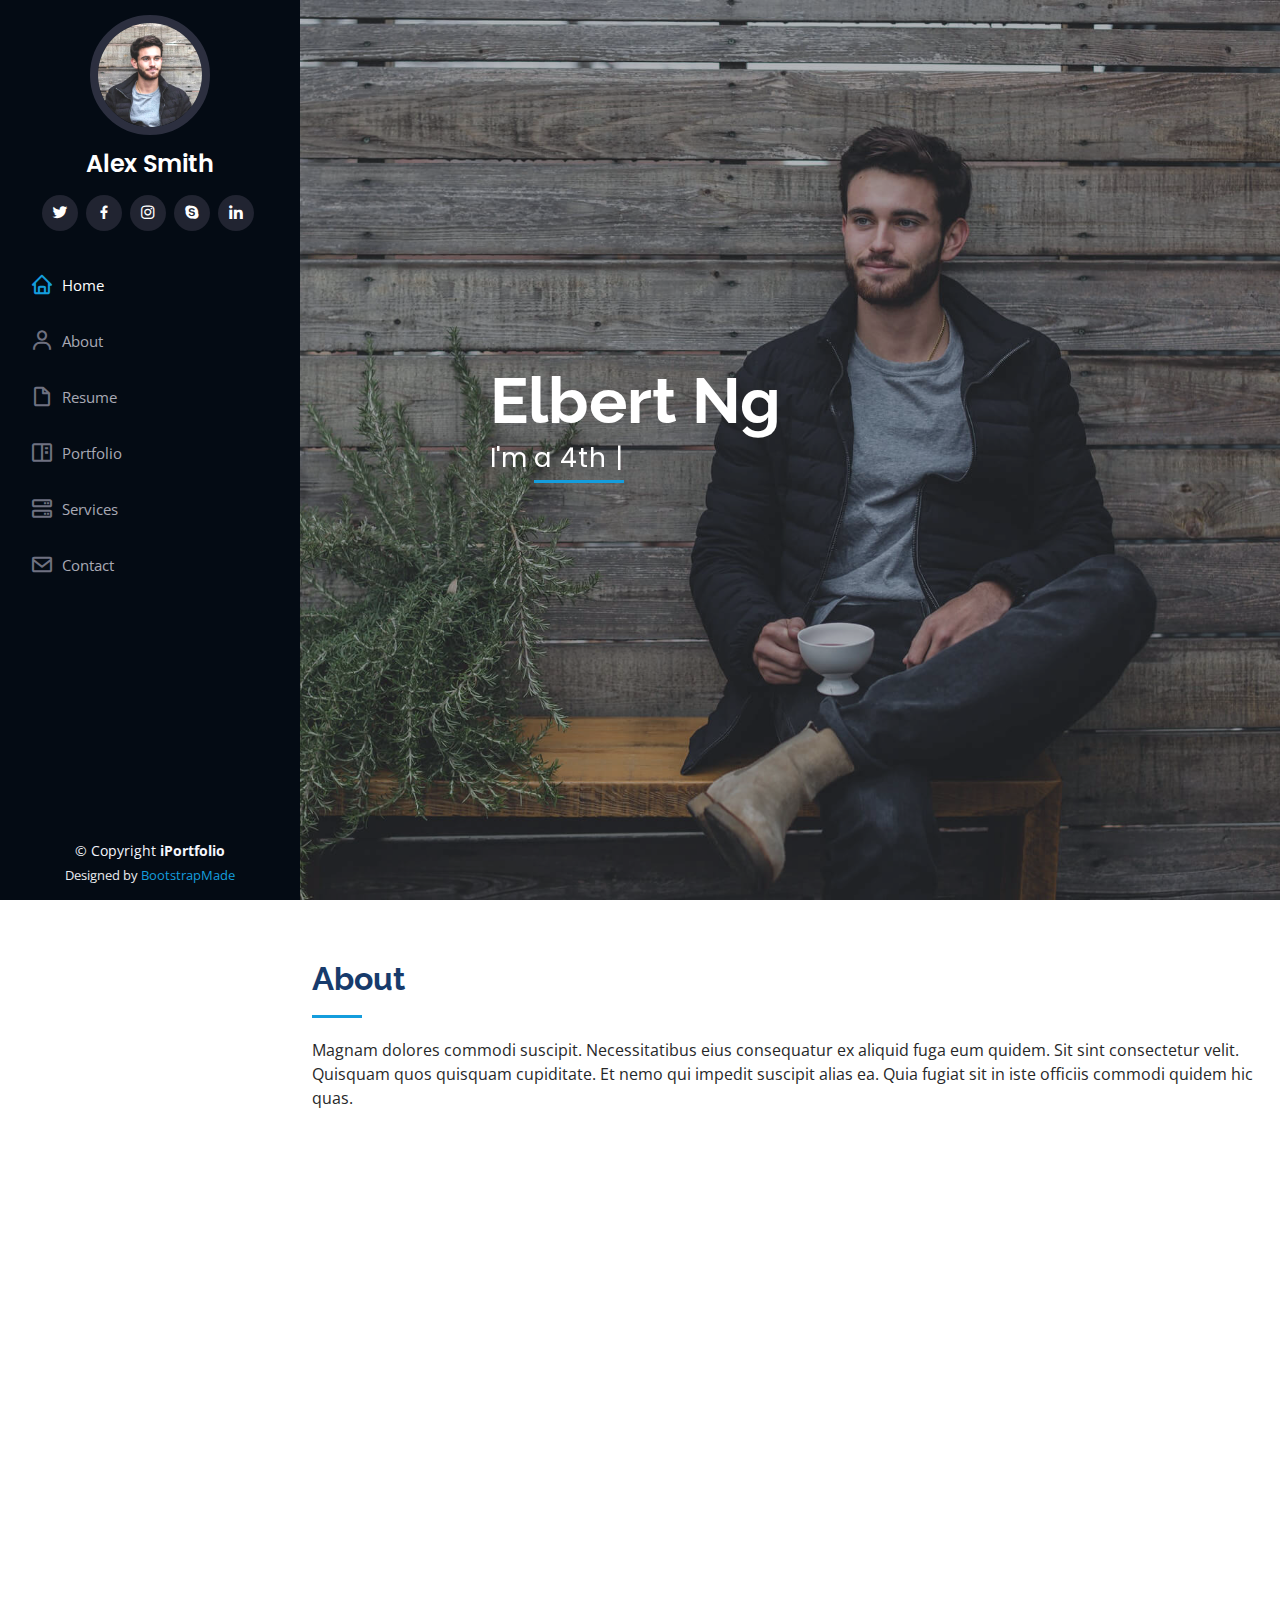
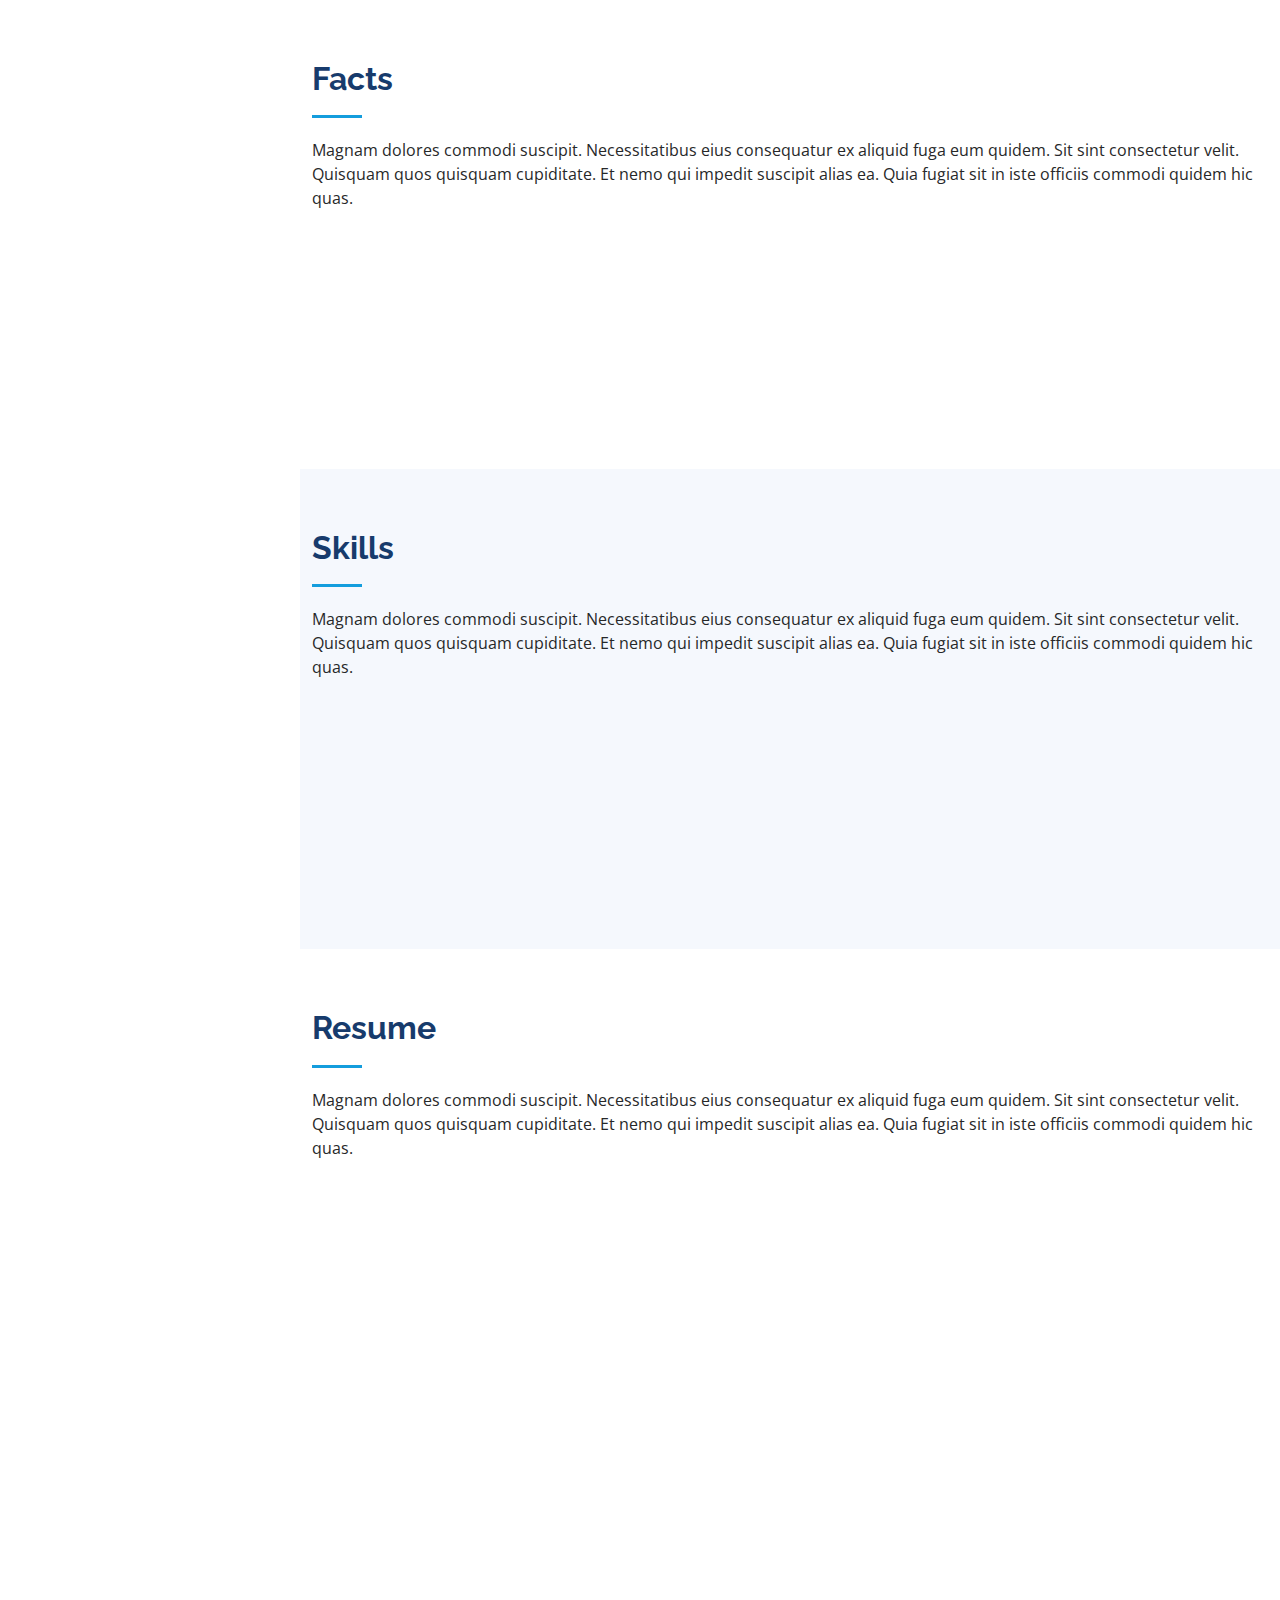
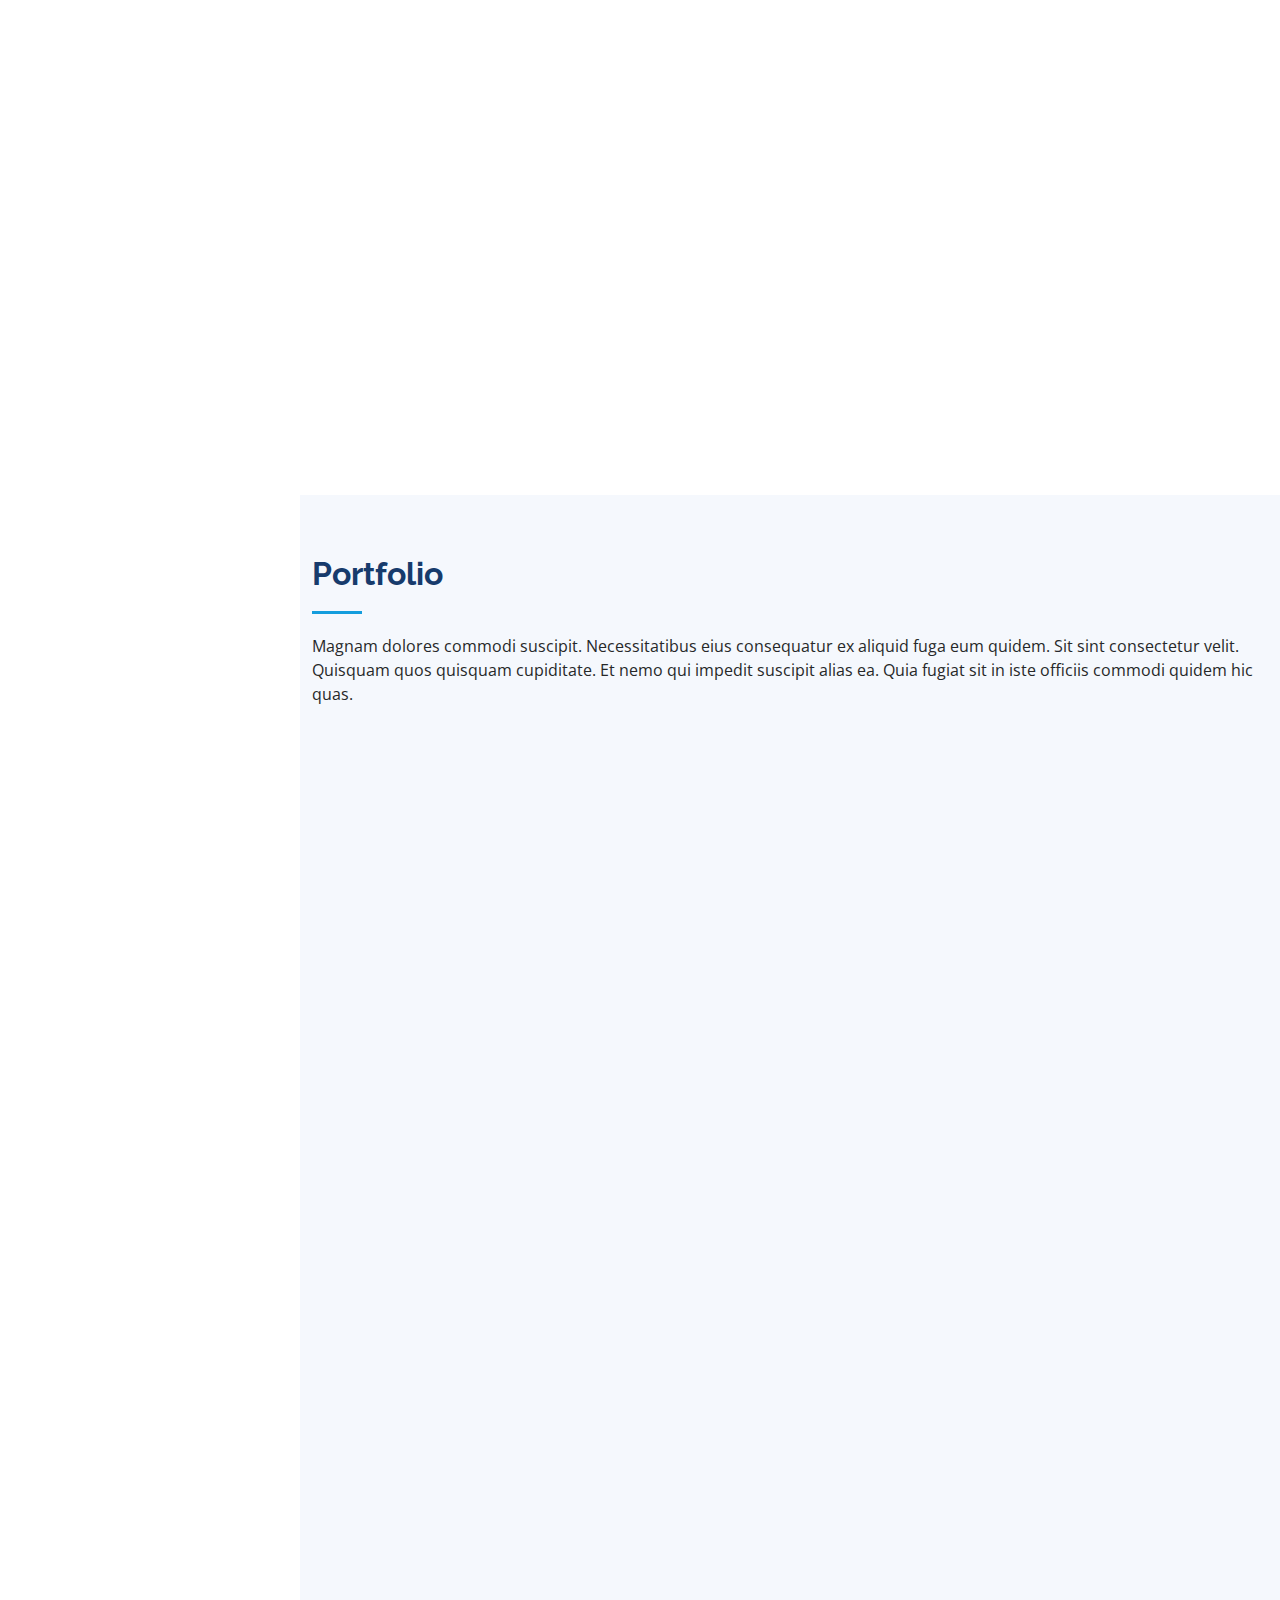
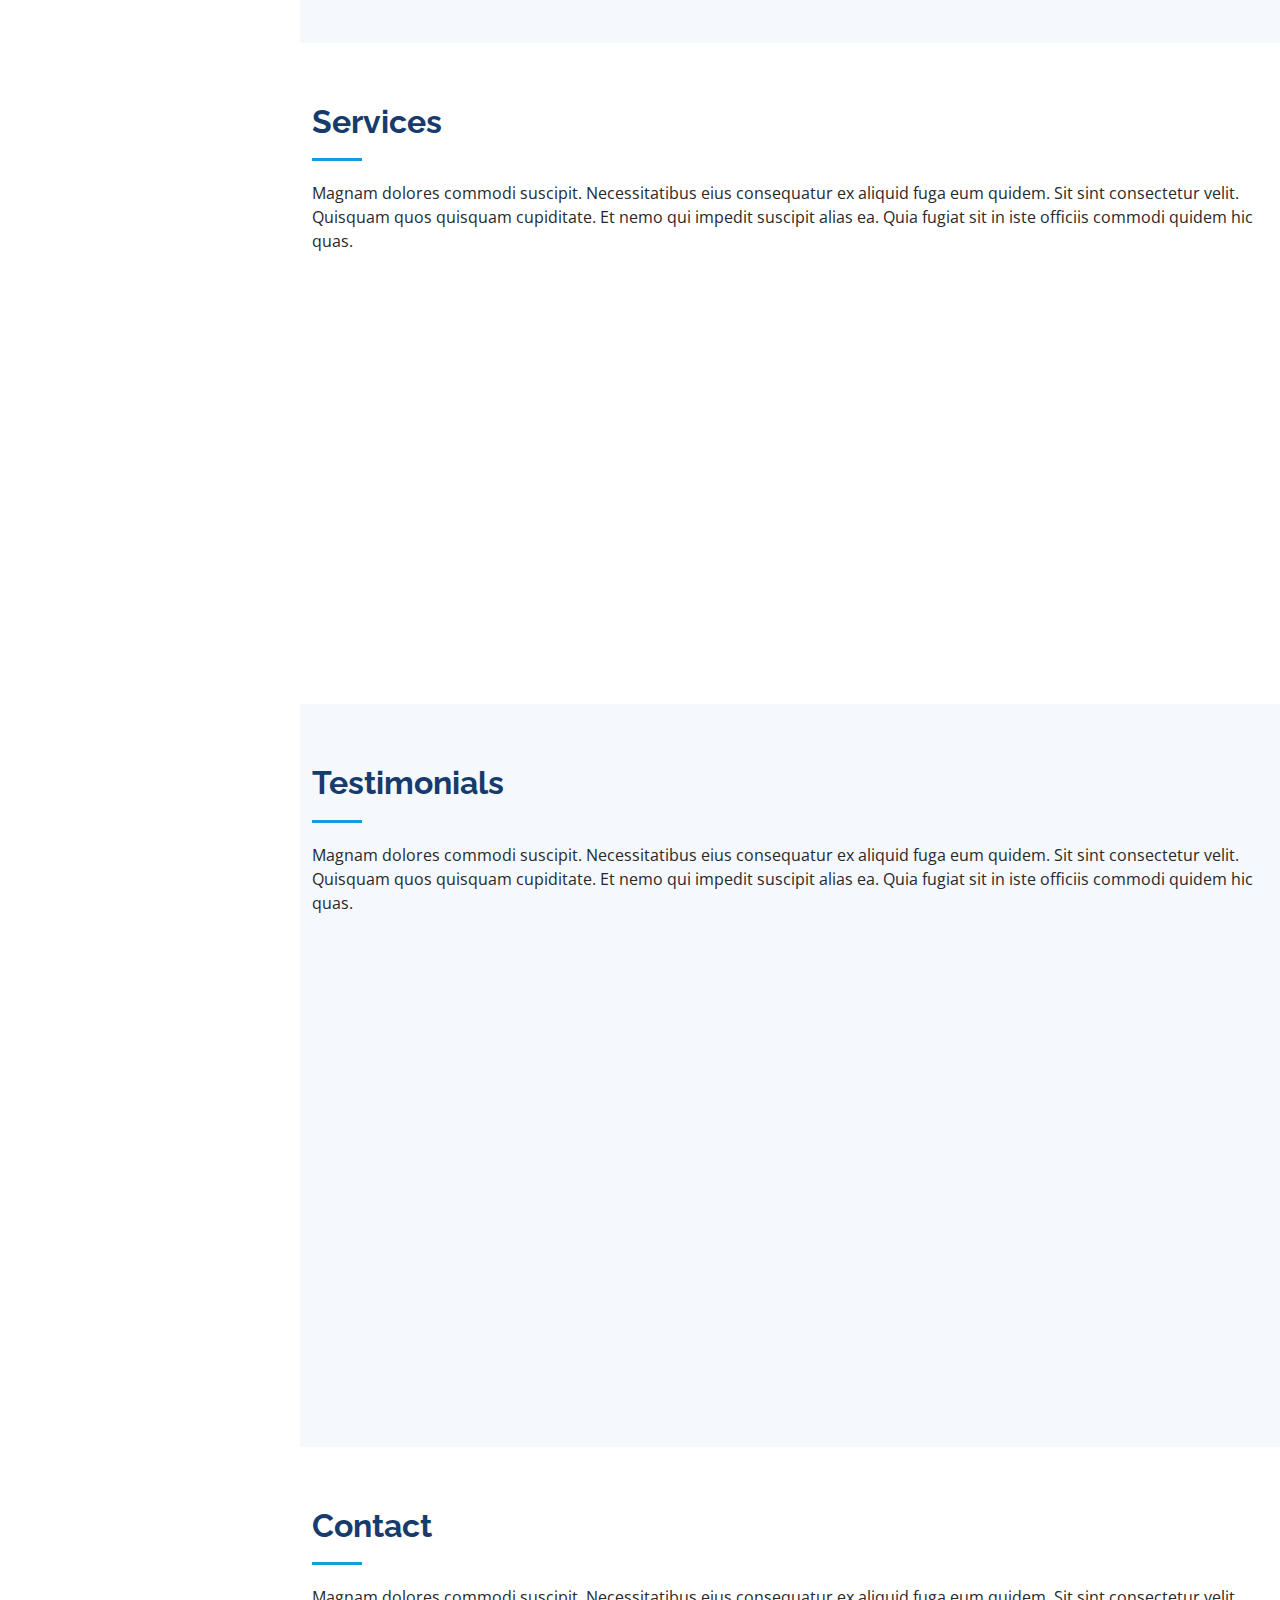
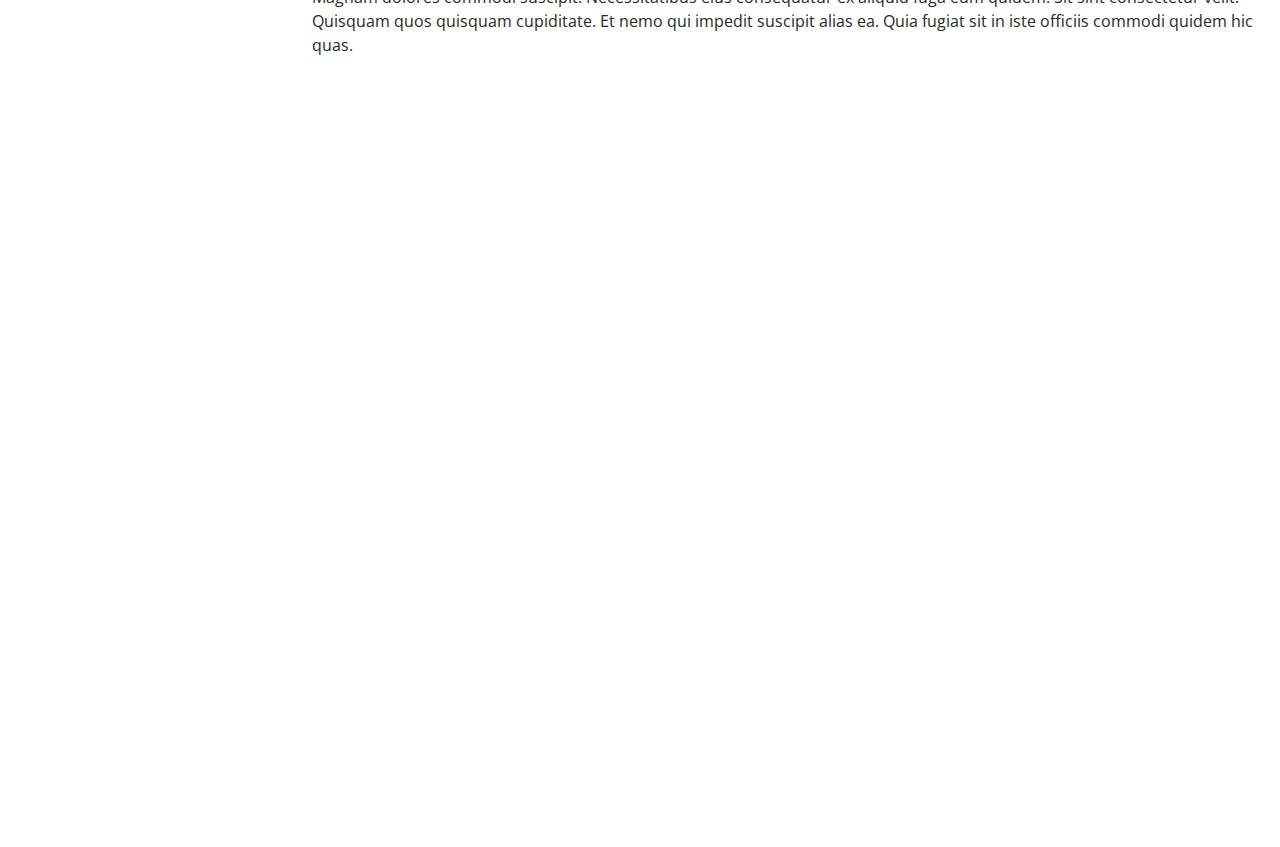
==== commit 56de18ba: "test" ====
--- a/index.html
+++ b/index.html
@@ -73,8 +73,8 @@
   <!-- ======= Hero Section ======= -->
   <section id="hero" class="d-flex flex-column justify-content-center align-items-center">
     <div class="hero-container" data-aos="fade-in">
-      <h1>Alex Smith</h1>
-      <p>I'm <span class="typed" data-typed-items="Designer, Developer, Freelancer, Photographer"></span></p>
+      <h1>Elbert Ng</h1>
+      <p>I'm <span class="typed" data-typed-items="a 4th year Computer Engineering Student, an aspiring Software Engineer, an aspiring AI Developer, an aspiring Software Developer"></span></p>
     </div>
   </section><!-- End Hero -->
 
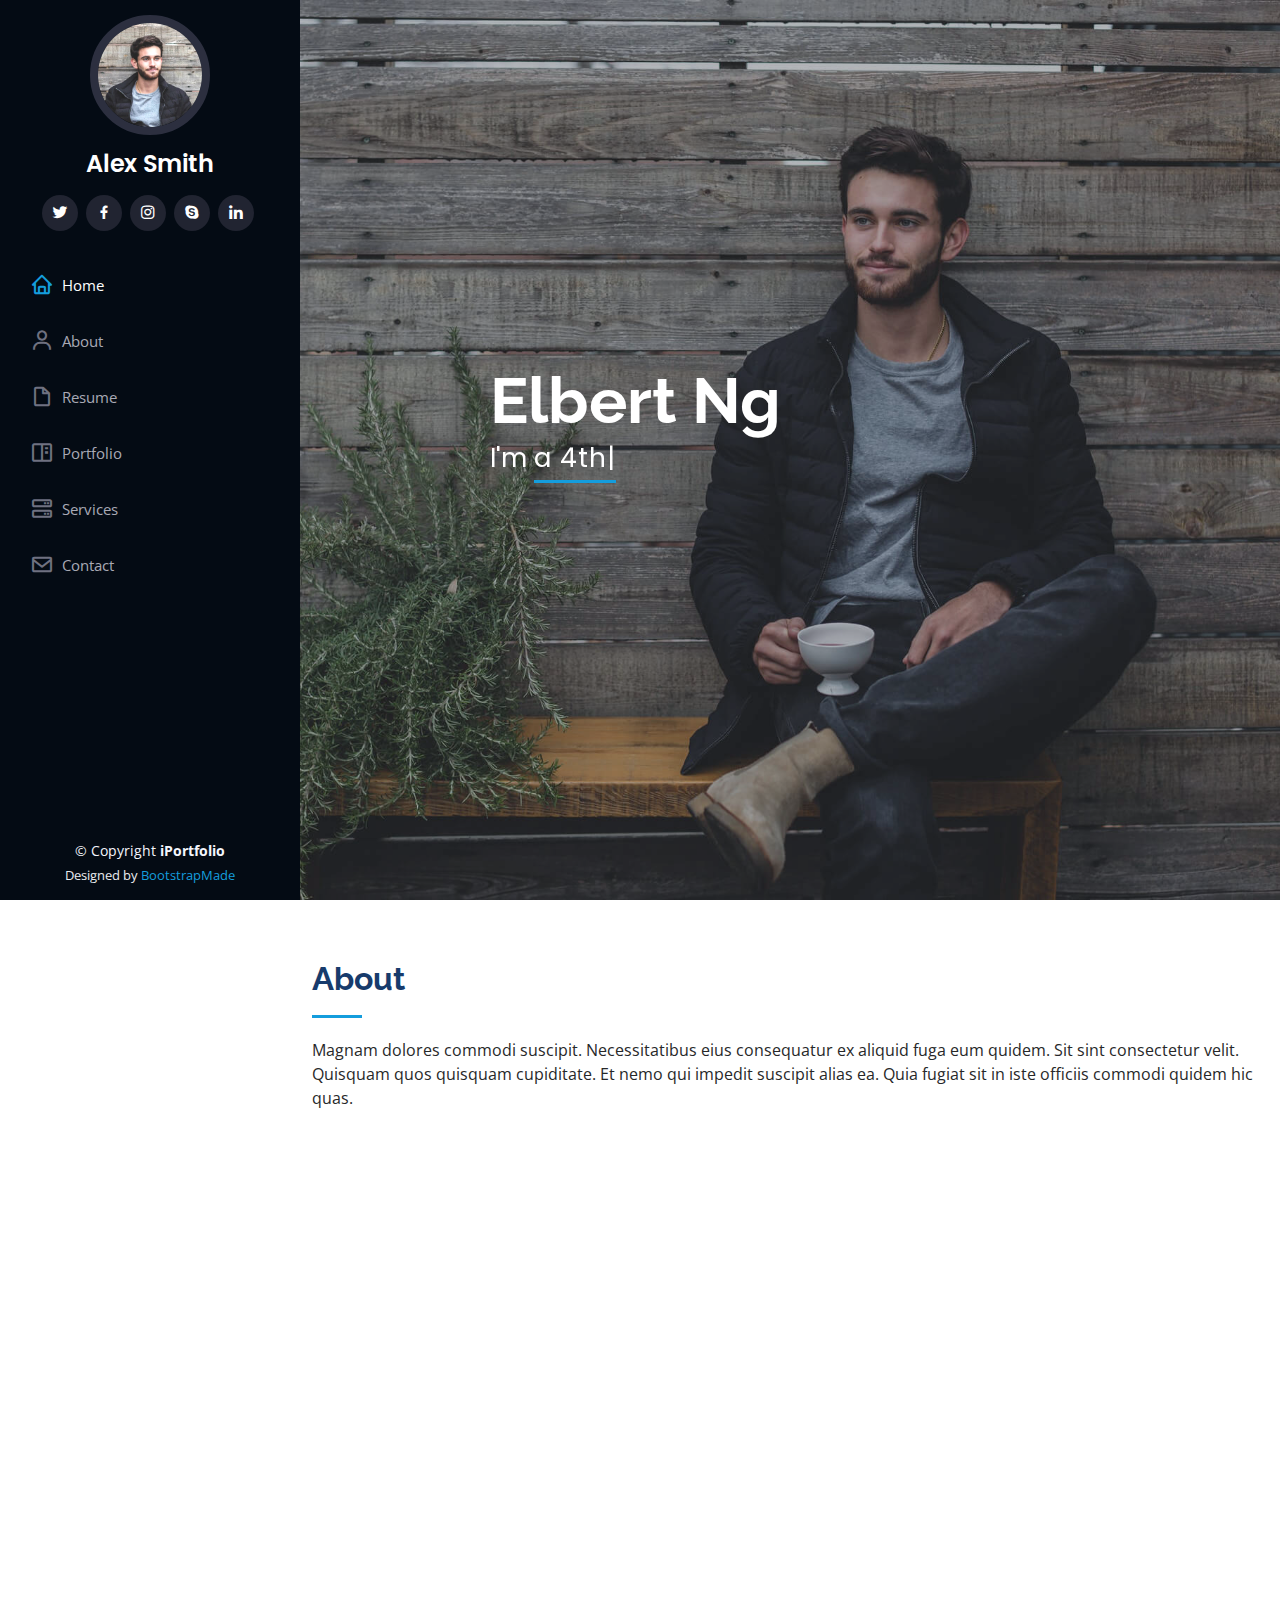
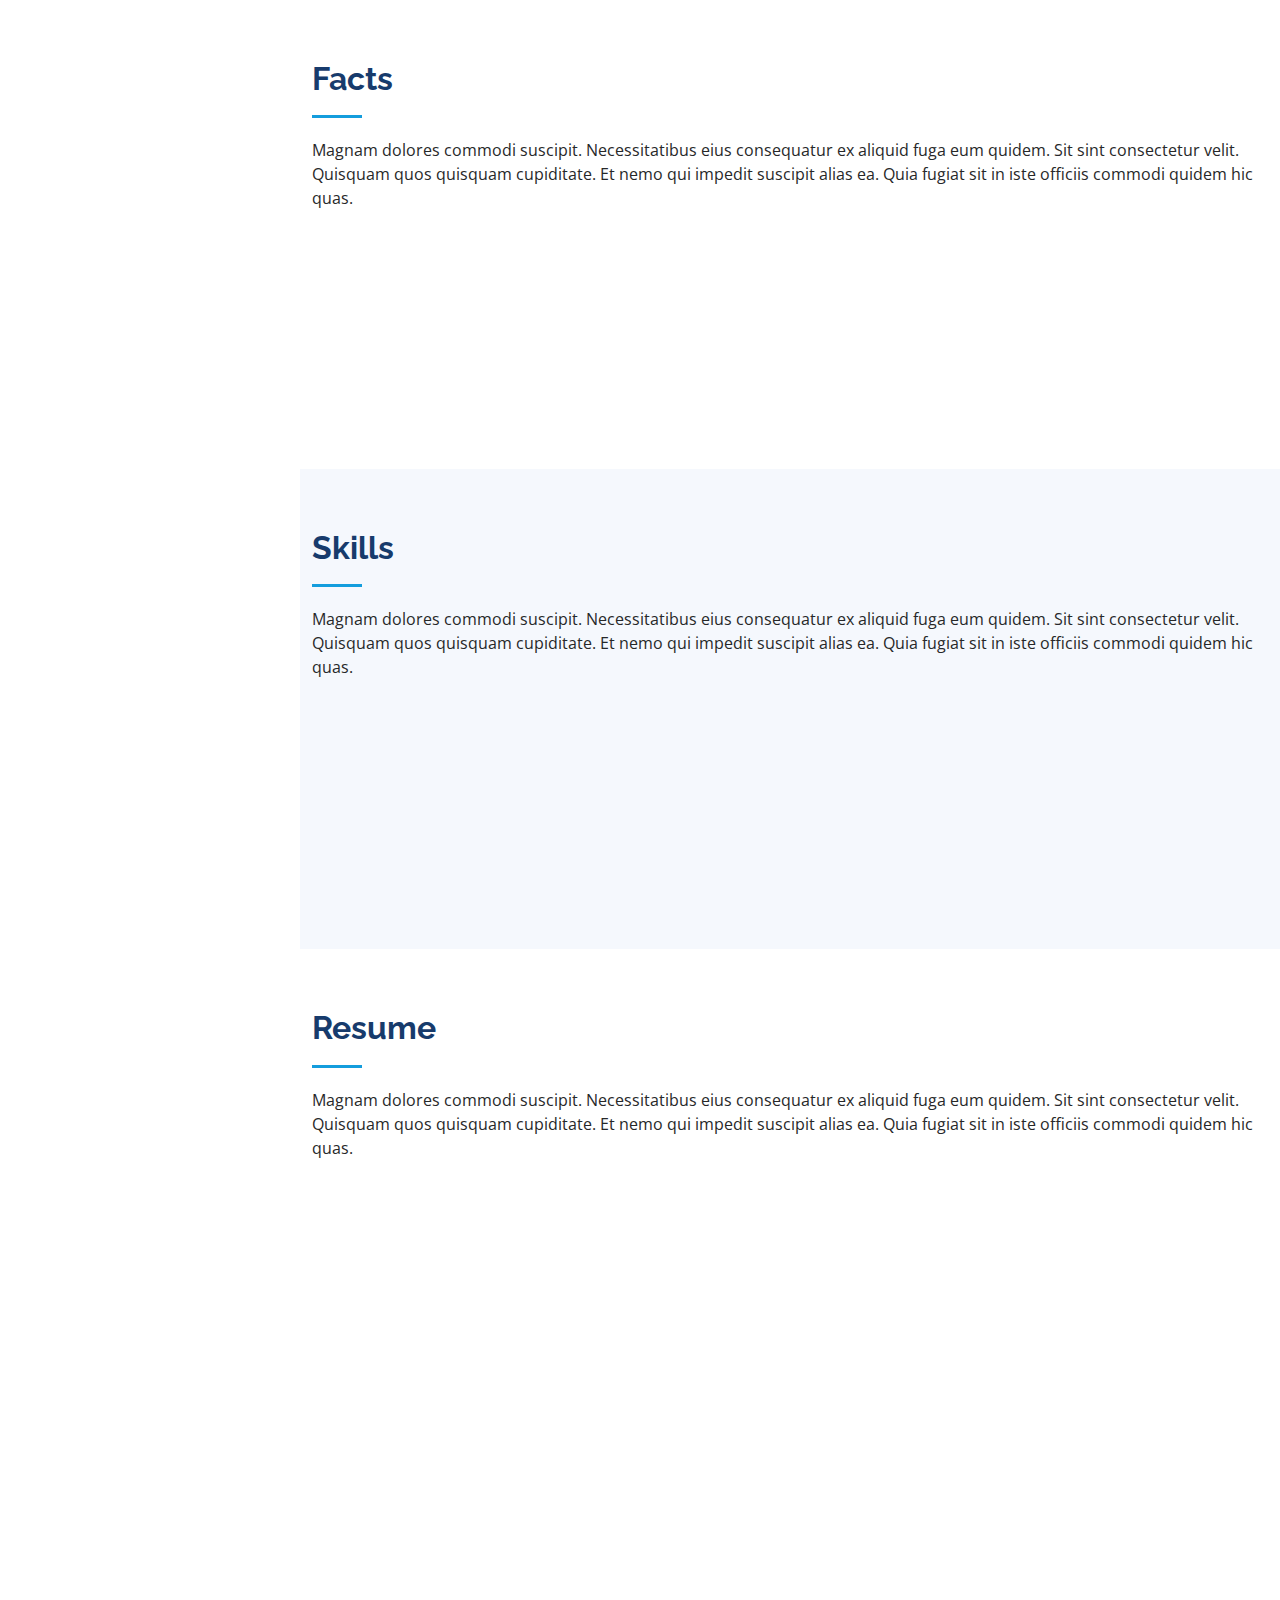
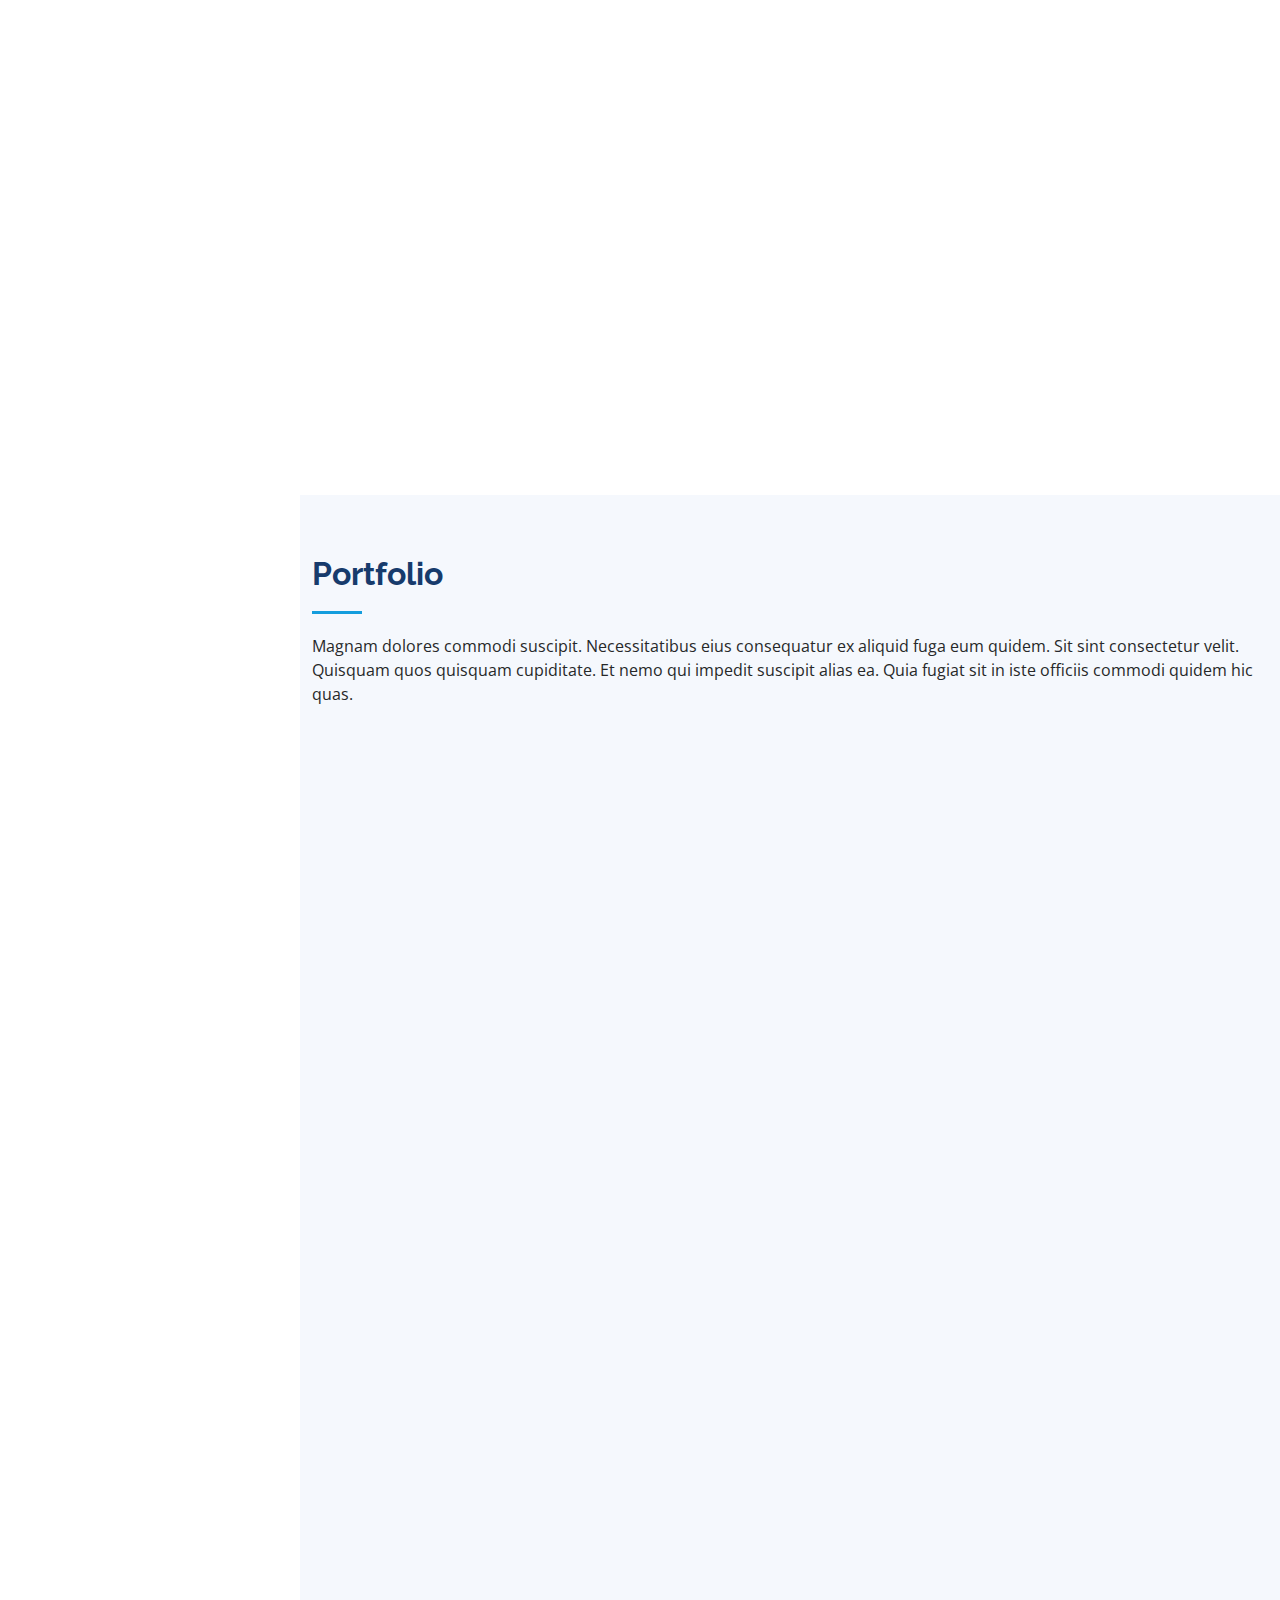
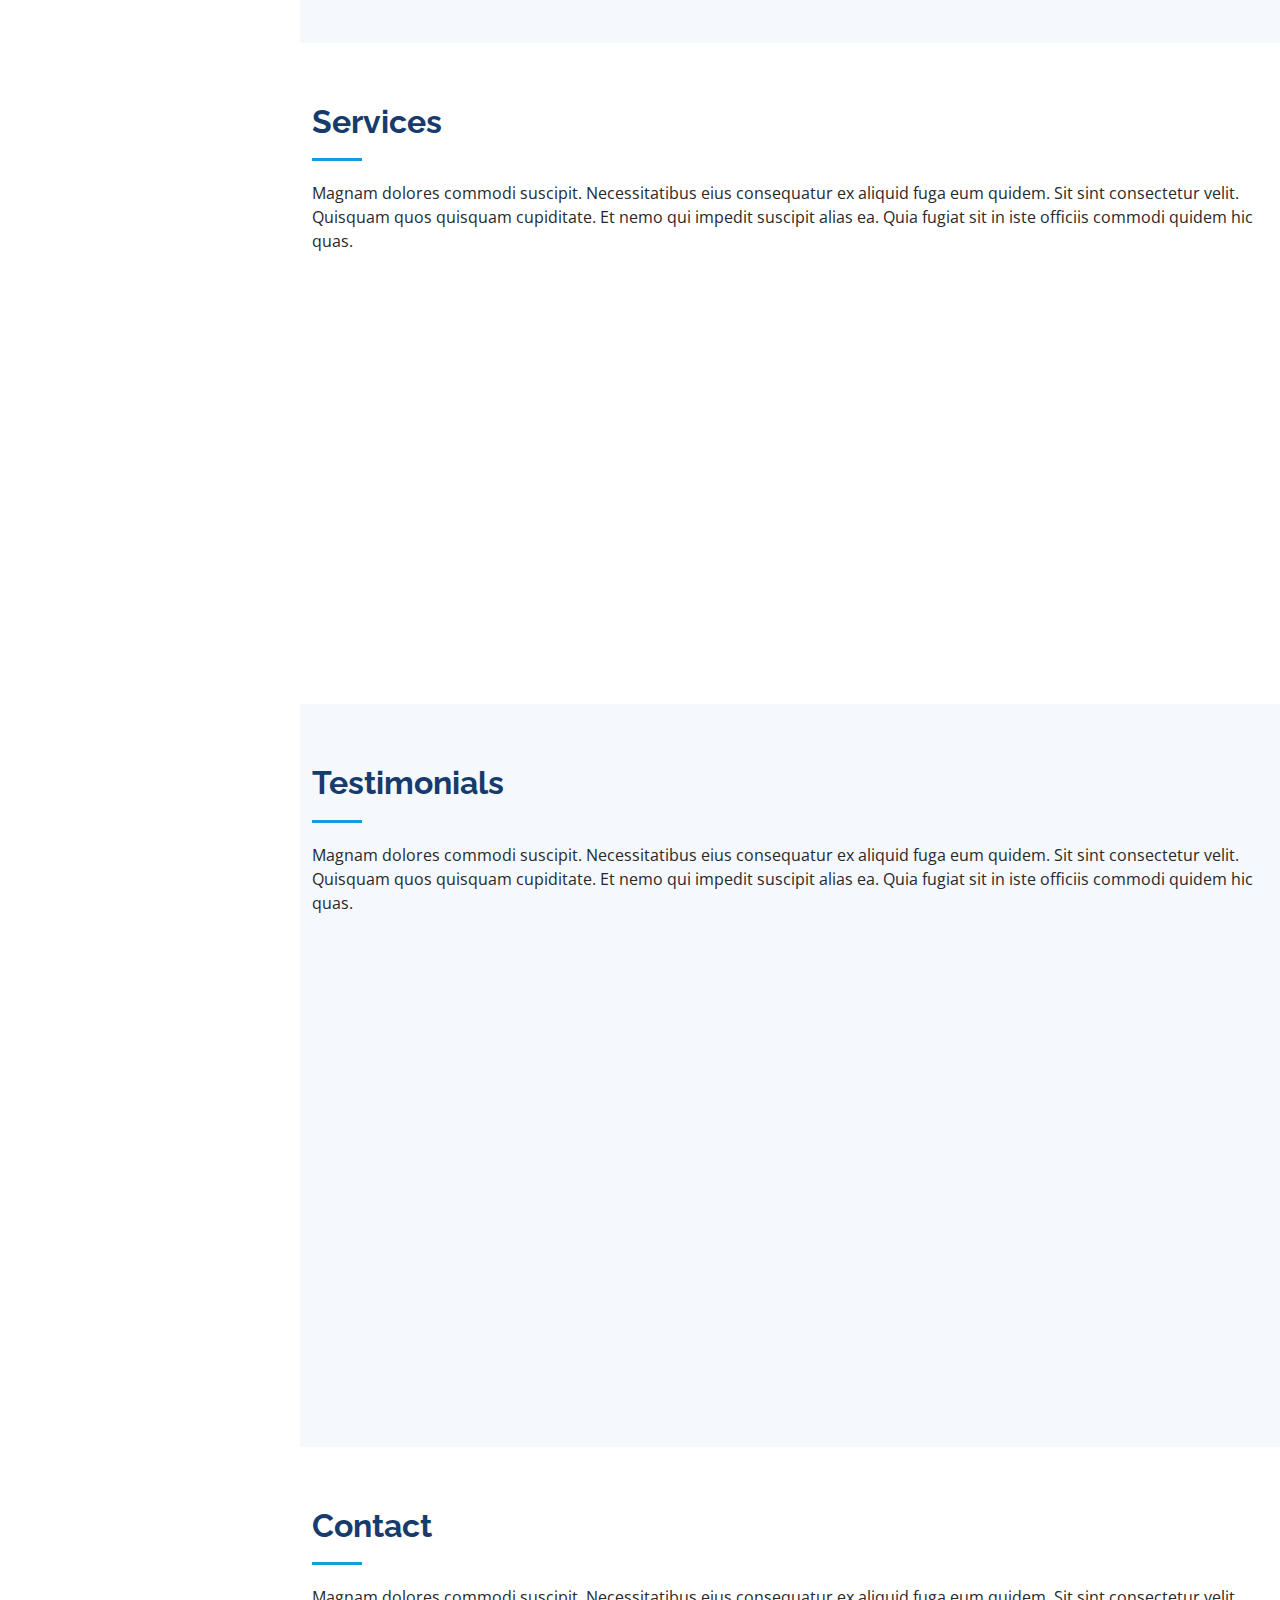
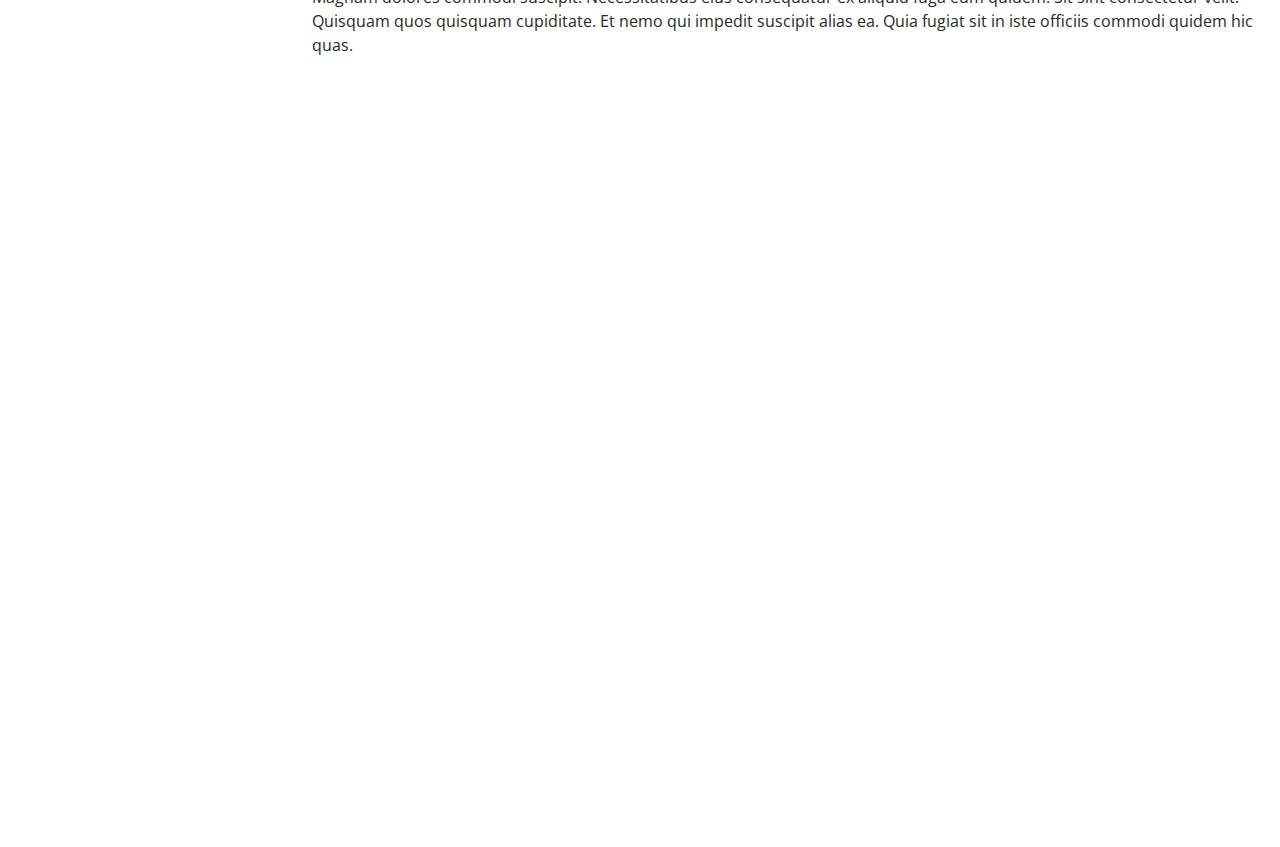
==== commit 963d0a14: "test" ====
--- a/index.html
+++ b/index.html
@@ -5,7 +5,7 @@
   <meta charset="utf-8">
   <meta content="width=device-width, initial-scale=1.0" name="viewport">
 
-  <title>iPortfolio Bootstrap Template - Index</title>
+  <title>Elbert Ng</title>
   <meta content="" name="description">
   <meta content="" name="keywords">
 
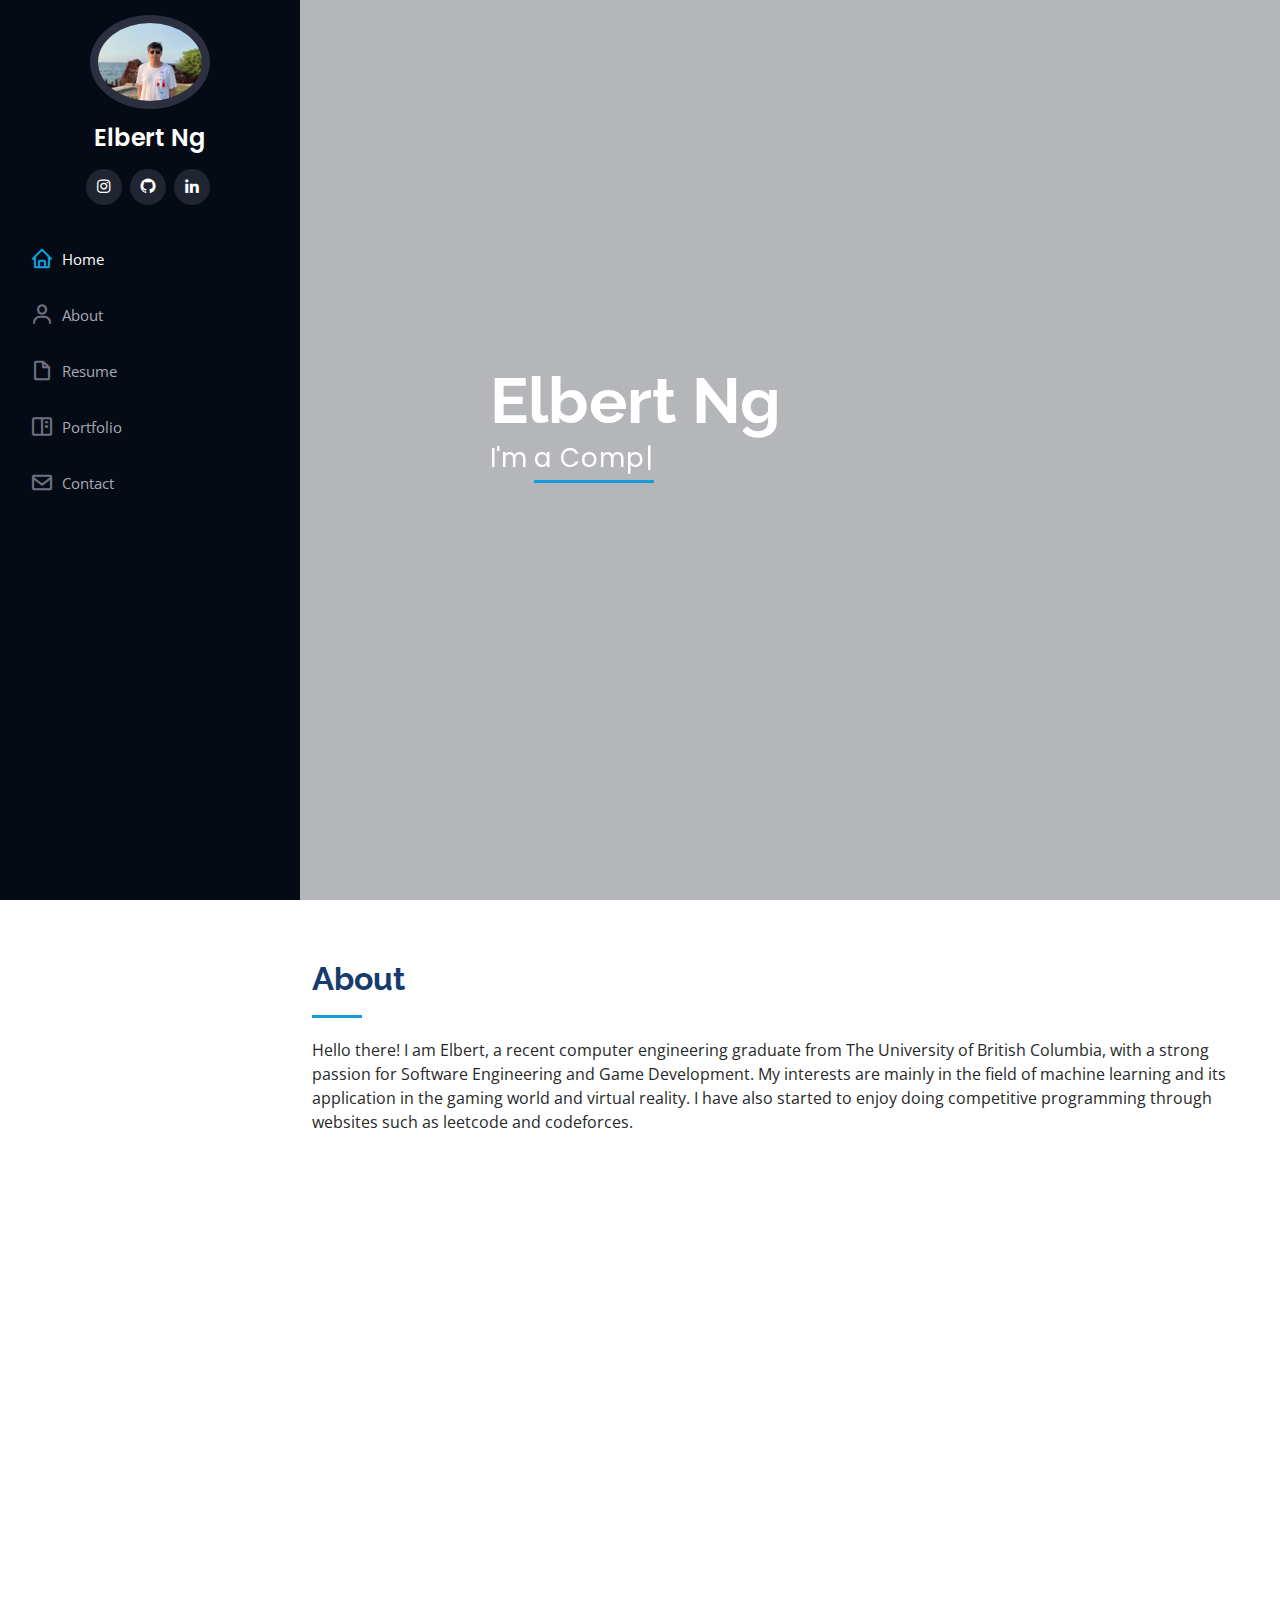
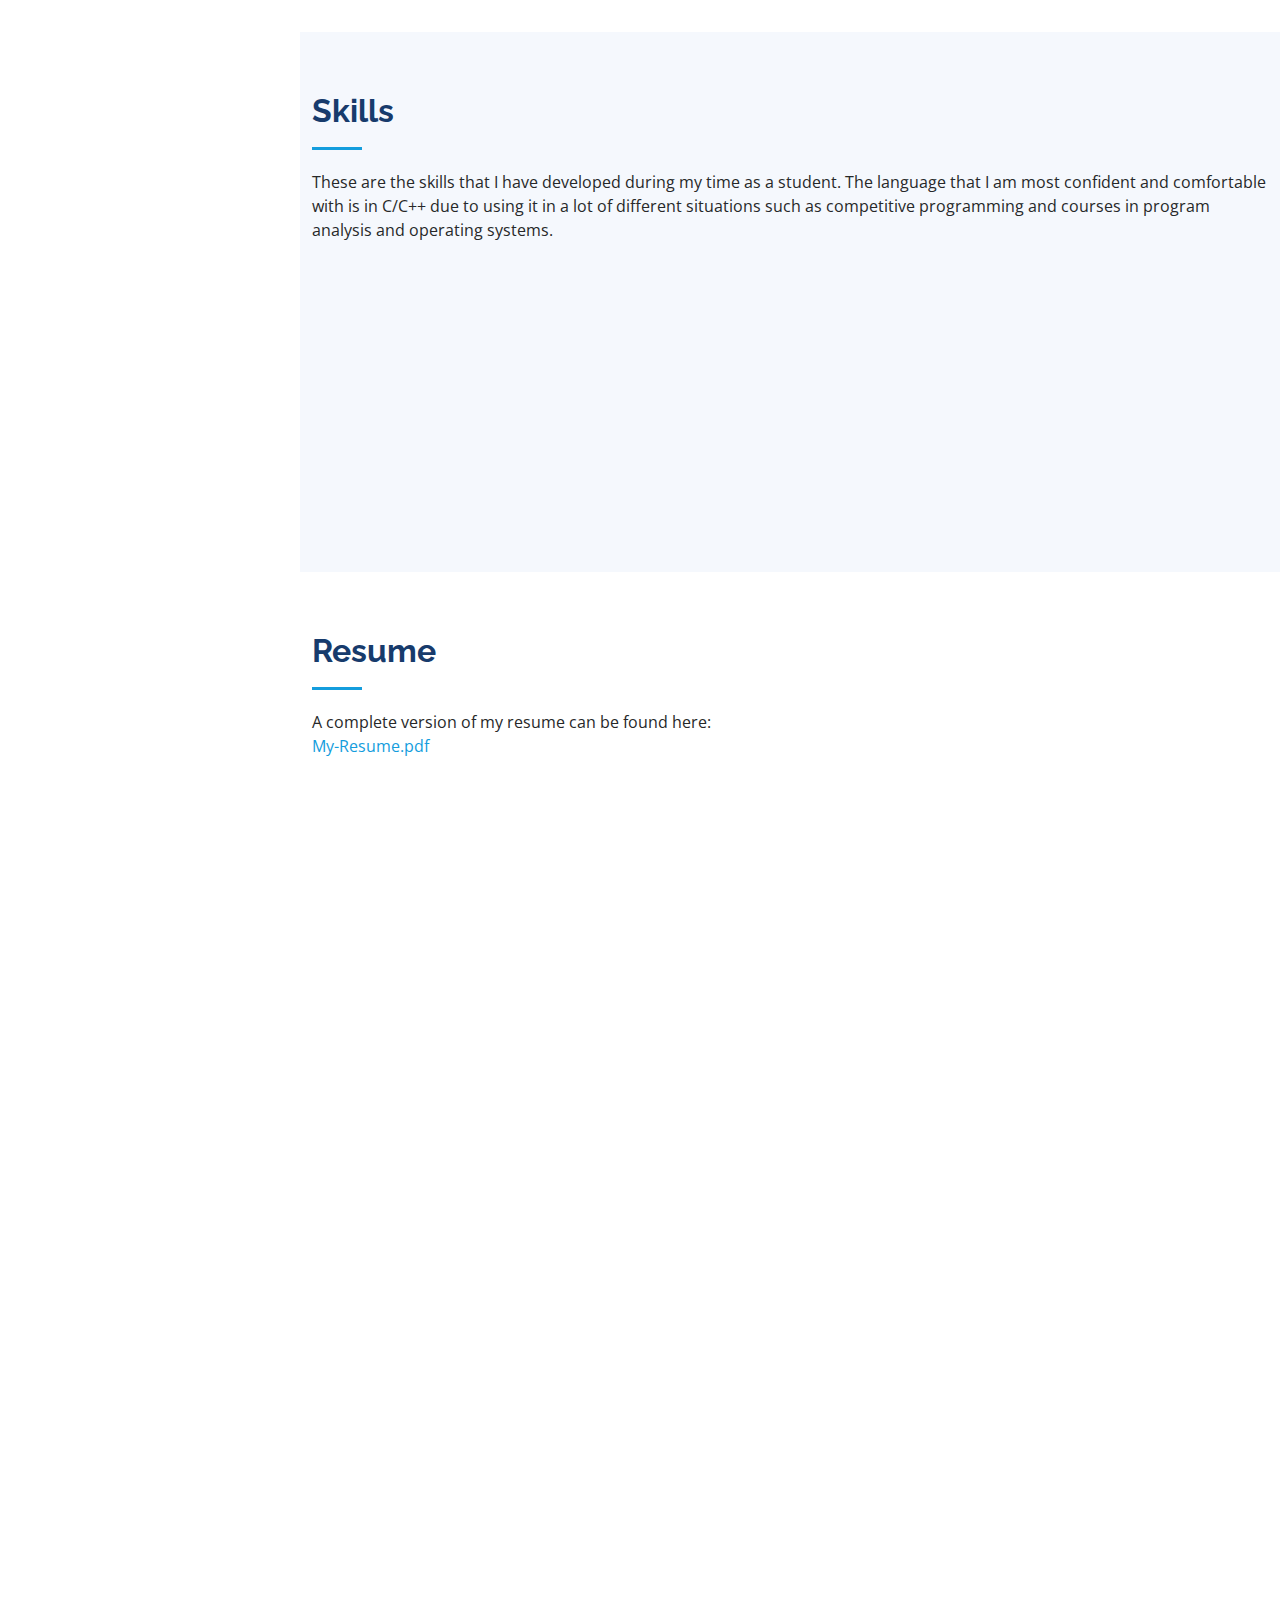
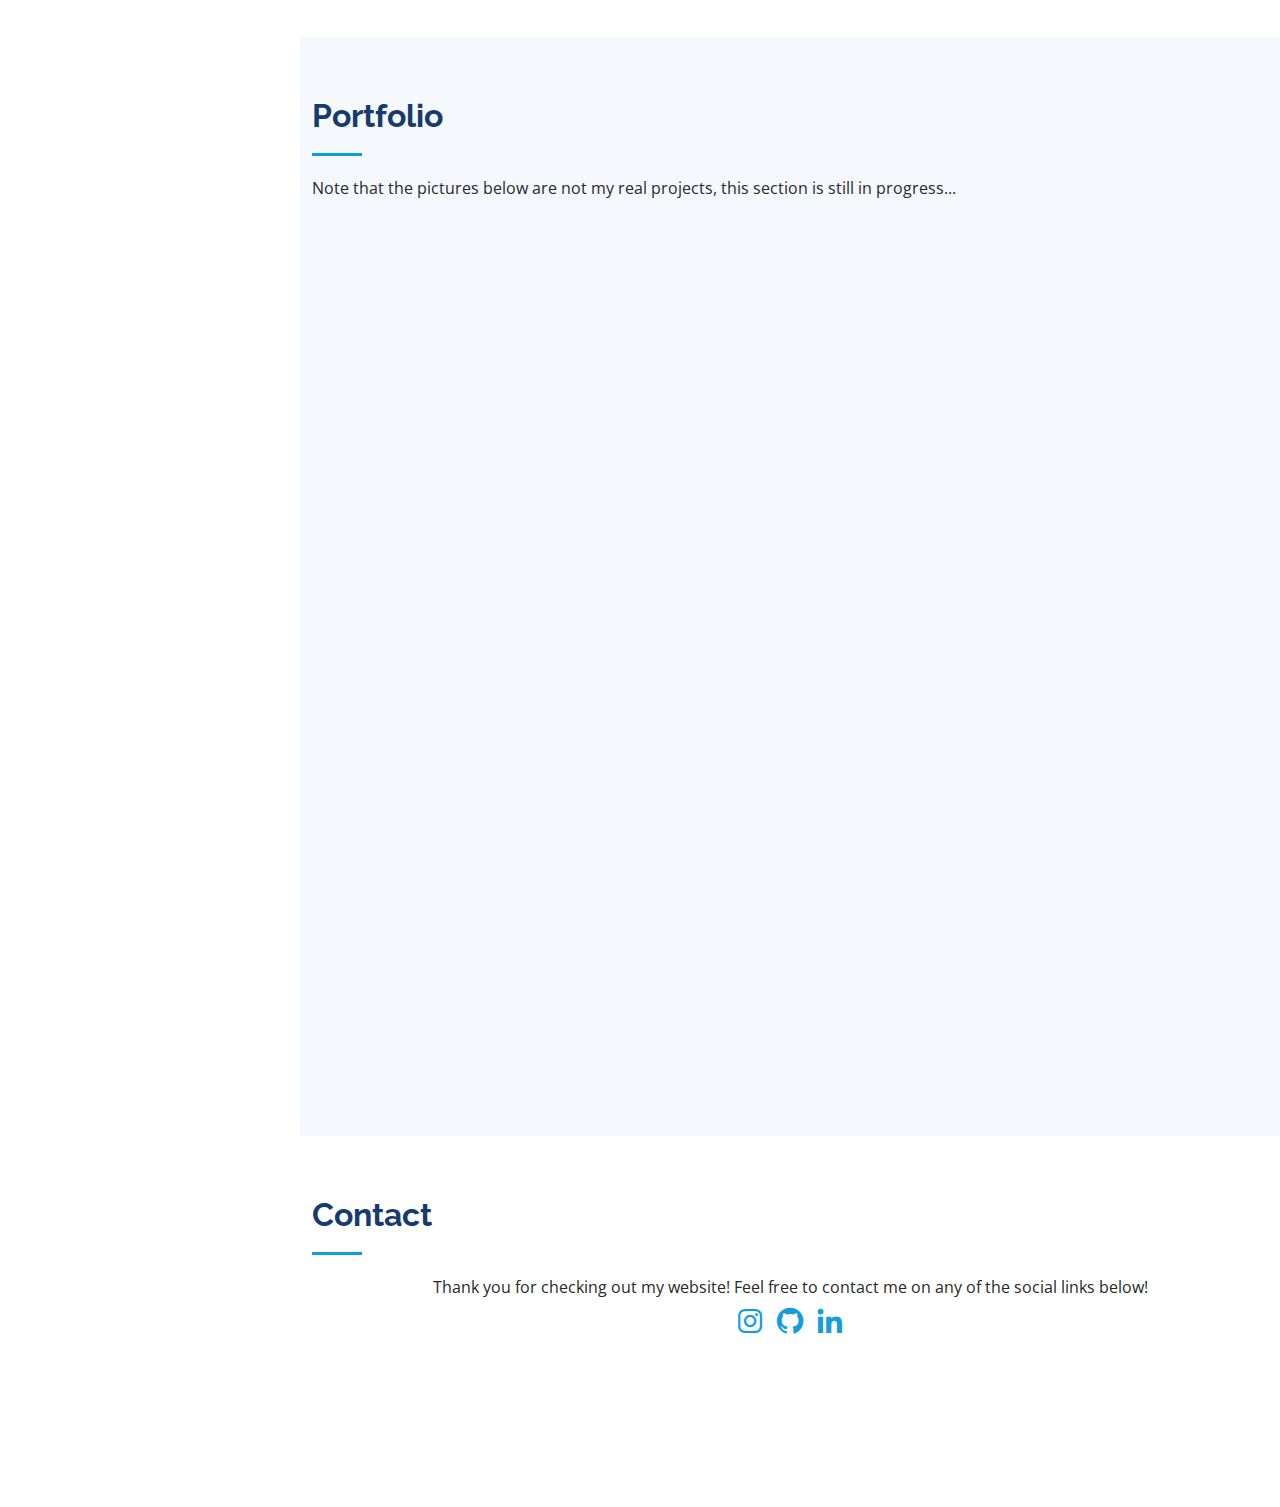
==== commit fff0a8c9: "updt" ====
--- a/index.html
+++ b/index.html
@@ -10,7 +10,7 @@
   <meta content="" name="keywords">
 
   <!-- Favicons -->
-  <link href="assets/img/favicon.png" rel="icon">
+  <link href="assets/img/logo1.jpg" rel="icon">
   <link href="assets/img/apple-touch-icon.png" rel="apple-touch-icon">
 
   <!-- Google Fonts -->
@@ -46,14 +46,14 @@
     <div class="d-flex flex-column">
 
       <div class="profile">
-        <img src="assets/img/profile-img.jpg" alt="" class="img-fluid rounded-circle">
-        <h1 class="text-light"><a href="index.html">Alex Smith</a></h1>
+        <img src="assets/img/mypic8.jpg" alt="" class="img-fluid rounded-circle">
+        <h1 class="text-light"><a href="index.html">Elbert Ng</a></h1>
         <div class="social-links mt-3 text-center">
-          <a href="#" class="twitter"><i class="bx bxl-twitter"></i></a>
-          <a href="#" class="facebook"><i class="bx bxl-facebook"></i></a>
-          <a href="#" class="instagram"><i class="bx bxl-instagram"></i></a>
-          <a href="#" class="google-plus"><i class="bx bxl-skype"></i></a>
-          <a href="#" class="linkedin"><i class="bx bxl-linkedin"></i></a>
+          <!-- <a href="#" class="twitter"><i class="bx bxl-twitter"></i></a> -->
+          <!-- <a href="#" class="facebook"><i class="bx bxl-facebook"></i></a> -->
+          <a href="https://www.instagram.com/elbert25/" class="instagram"><i class="bx bxl-instagram"></i></a>
+          <a href="https://github.com/ngelbert" class="github"><i class="bx bxl-github"></i></a>
+          <a href="https://www.linkedin.com/in/elbert-ng-62a72019b/" class="linkedin"><i class="bx bxl-linkedin"></i></a>
         </div>
       </div>
 
@@ -63,7 +63,7 @@
           <li><a href="#about" class="nav-link scrollto"><i class="bx bx-user"></i> <span>About</span></a></li>
           <li><a href="#resume" class="nav-link scrollto"><i class="bx bx-file-blank"></i> <span>Resume</span></a></li>
           <li><a href="#portfolio" class="nav-link scrollto"><i class="bx bx-book-content"></i> <span>Portfolio</span></a></li>
-          <li><a href="#services" class="nav-link scrollto"><i class="bx bx-server"></i> <span>Services</span></a></li>
+          <!-- <li><a href="#services" class="nav-link scrollto"><i class="bx bx-server"></i> <span>Services</span></a></li> -->
           <li><a href="#contact" class="nav-link scrollto"><i class="bx bx-envelope"></i> <span>Contact</span></a></li>
         </ul>
       </nav><!-- .nav-menu -->
@@ -74,7 +74,7 @@
   <section id="hero" class="d-flex flex-column justify-content-center align-items-center">
     <div class="hero-container" data-aos="fade-in">
       <h1>Elbert Ng</h1>
-      <p>I'm <span class="typed" data-typed-items="a 4th year Computer Engineering Student, an aspiring Software Engineer, an aspiring AI Developer, an aspiring Software Developer"></span></p>
+      <p>I'm <span class="typed" data-typed-items="a Computer Engineering Graduate, an aspiring Game Developer, an aspiring Software Engineer, an aspiring AI Developer"></span></p>
     </div>
   </section><!-- End Hero -->
 
@@ -86,41 +86,46 @@
 
         <div class="section-title">
           <h2>About</h2>
-          <p>Magnam dolores commodi suscipit. Necessitatibus eius consequatur ex aliquid fuga eum quidem. Sit sint consectetur velit. Quisquam quos quisquam cupiditate. Et nemo qui impedit suscipit alias ea. Quia fugiat sit in iste officiis commodi quidem hic quas.</p>
+          <p>Hello there! I am Elbert, a recent computer engineering graduate from The University of British Columbia, with a strong passion for Software Engineering and Game Development. 
+            My interests are mainly in the field of machine learning and its application in the gaming world and virtual reality. I have also started to enjoy doing competitive programming through websites such as leetcode and codeforces.
         </div>
 
         <div class="row">
           <div class="col-lg-4" data-aos="fade-right">
-            <img src="assets/img/profile-img.jpg" class="img-fluid" alt="">
+            <img src="assets/img/mypic4.jpg" class="img-fluid" alt="">
           </div>
           <div class="col-lg-8 pt-4 pt-lg-0 content" data-aos="fade-left">
-            <h3>UI/UX Designer &amp; Web Developer.</h3>
+            <h3>Aspiring Software Engineer &amp; Game Developer</h3>
             <p class="fst-italic">
-              Lorem ipsum dolor sit amet, consectetur adipiscing elit, sed do eiusmod tempor incididunt ut labore et dolore
-              magna aliqua.
+            
+            </p>
             </p>
             <div class="row">
               <div class="col-lg-6">
                 <ul>
-                  <li><i class="bi bi-chevron-right"></i> <strong>Birthday:</strong> <span>1 May 1995</span></li>
-                  <li><i class="bi bi-chevron-right"></i> <strong>Website:</strong> <span>www.example.com</span></li>
-                  <li><i class="bi bi-chevron-right"></i> <strong>Phone:</strong> <span>+123 456 7890</span></li>
-                  <li><i class="bi bi-chevron-right"></i> <strong>City:</strong> <span>New York, USA</span></li>
+                  <li><i class="bi bi-chevron-right"></i> <strong>Birthday:</strong> <span>25 Oct 2001</span></li>
+                  <li><i class="bi bi-chevron-right"></i> <strong>Birthplace:</strong> <span>Jakarta, Indonesia</span></li>
+                  <li><i class="bi bi-chevron-right"></i> <strong>Phone:</strong> <span>+1-(604)-404-8838</span></li>
+                  <li><i class="bi bi-chevron-right"></i> <strong>City:</strong> <span>Vancouver, Canada</span></li>
                 </ul>
               </div>
               <div class="col-lg-6">
                 <ul>
-                  <li><i class="bi bi-chevron-right"></i> <strong>Age:</strong> <span>30</span></li>
-                  <li><i class="bi bi-chevron-right"></i> <strong>Degree:</strong> <span>Master</span></li>
-                  <li><i class="bi bi-chevron-right"></i> <strong>PhEmailone:</strong> <span>email@example.com</span></li>
-                  <li><i class="bi bi-chevron-right"></i> <strong>Freelance:</strong> <span>Available</span></li>
+                  <li><i class="bi bi-chevron-right"></i> <strong>Age:</strong> <span>21</span></li>
+                  <li><i class="bi bi-chevron-right"></i> <strong>Degree:</strong> <span>Bachelor</span></li>
+                  <li><i class="bi bi-chevron-right"></i> <strong>Email:</strong> <span>elbertng25@gmail.com</span></li>
+                  <li><i class="bi bi-chevron-right"></i> <strong>Work Status:</strong> <span>Unemployed</span></li>
                 </ul>
               </div>
             </div>
             <p>
-              Officiis eligendi itaque labore et dolorum mollitia officiis optio vero. Quisquam sunt adipisci omnis et ut. Nulla accusantium dolor incidunt officia tempore. Et eius omnis.
-              Cupiditate ut dicta maxime officiis quidem quia. Sed et consectetur qui quia repellendus itaque neque. Aliquid amet quidem ut quaerat cupiditate. Ab et eum qui repellendus omnis culpa magni laudantium dolores.
+              In my time as a student, I have actively engaged in diverse projects, which developed my problem-solving skills and enhanced my technical expertise. I am very eager to learn new things 
+              and have always constantly seeked opportunities to expand my knowledge in the world of programming. 
             </p>
+            <p>
+              My main hobbies are playing video games, singing, playing badminton and football. I follow the premier league and support Manchester United as my football team. My favorite
+              music artists are NIKI, Bruno Mars and Justin Bieber. 
+            </p>
           </div>
         </div>
 
@@ -128,7 +133,7 @@
     </section><!-- End About Section -->
 
     <!-- ======= Facts Section ======= -->
-    <section id="facts" class="facts">
+    <!-- <section id="facts" class="facts">
       <div class="container">
 
         <div class="section-title">
@@ -173,7 +178,7 @@
         </div>
 
       </div>
-    </section><!-- End Facts Section -->
+    </section>End Facts Section -->
 
     <!-- ======= Skills Section ======= -->
     <section id="skills" class="skills section-bg">
@@ -181,7 +186,9 @@
 
         <div class="section-title">
           <h2>Skills</h2>
-          <p>Magnam dolores commodi suscipit. Necessitatibus eius consequatur ex aliquid fuga eum quidem. Sit sint consectetur velit. Quisquam quos quisquam cupiditate. Et nemo qui impedit suscipit alias ea. Quia fugiat sit in iste officiis commodi quidem hic quas.</p>
+          <p>These are the skills that I have developed during my time as a student. The language that I am most confident and comfortable with is in C/C++ due to using it
+            in a lot of different situations such as competitive programming and courses in program analysis and operating systems.
+          </p>
         </div>
 
         <div class="row skills-content">
@@ -189,23 +196,30 @@
           <div class="col-lg-6" data-aos="fade-up">
 
             <div class="progress">
-              <span class="skill">HTML <i class="val">100%</i></span>
-              <div class="progress-bar-wrap">
-                <div class="progress-bar" role="progressbar" aria-valuenow="100" aria-valuemin="0" aria-valuemax="100"></div>
-              </div>
-            </div>
-
-            <div class="progress">
-              <span class="skill">CSS <i class="val">90%</i></span>
+              <span class="skill">HTML/CSS <i class="val">85%</i></span>
+              <div class="progress-bar-wrap">
+                <div class="progress-bar" role="progressbar" aria-valuenow="85" aria-valuemin="0" aria-valuemax="100"></div>
+              </div>
+            </div>
+
+            <div class="progress">
+              <span class="skill">JavaScript <i class="val">90%</i></span>
               <div class="progress-bar-wrap">
                 <div class="progress-bar" role="progressbar" aria-valuenow="90" aria-valuemin="0" aria-valuemax="100"></div>
               </div>
             </div>
 
             <div class="progress">
-              <span class="skill">JavaScript <i class="val">75%</i></span>
-              <div class="progress-bar-wrap">
-                <div class="progress-bar" role="progressbar" aria-valuenow="75" aria-valuemin="0" aria-valuemax="100"></div>
+              <span class="skill">SQL <i class="val">80%</i></span>
+              <div class="progress-bar-wrap">
+                <div class="progress-bar" role="progressbar" aria-valuenow="80" aria-valuemin="0" aria-valuemax="100"></div>
+              </div>
+            </div>
+
+            <div class="progress">
+              <span class="skill">React.js <i class="val">65%</i></span>
+              <div class="progress-bar-wrap">
+                <div class="progress-bar" role="progressbar" aria-valuenow="65" aria-valuemin="0" aria-valuemax="100"></div>
               </div>
             </div>
 
@@ -214,23 +228,30 @@
           <div class="col-lg-6" data-aos="fade-up" data-aos-delay="100">
 
             <div class="progress">
-              <span class="skill">PHP <i class="val">80%</i></span>
-              <div class="progress-bar-wrap">
-                <div class="progress-bar" role="progressbar" aria-valuenow="80" aria-valuemin="0" aria-valuemax="100"></div>
-              </div>
-            </div>
-
-            <div class="progress">
-              <span class="skill">WordPress/CMS <i class="val">90%</i></span>
-              <div class="progress-bar-wrap">
-                <div class="progress-bar" role="progressbar" aria-valuenow="90" aria-valuemin="0" aria-valuemax="100"></div>
-              </div>
-            </div>
-
-            <div class="progress">
-              <span class="skill">Photoshop <i class="val">55%</i></span>
-              <div class="progress-bar-wrap">
-                <div class="progress-bar" role="progressbar" aria-valuenow="55" aria-valuemin="0" aria-valuemax="100"></div>
+              <span class="skill">C/C++ <i class="val">95%</i></span>
+              <div class="progress-bar-wrap">
+                <div class="progress-bar" role="progressbar" aria-valuenow="95" aria-valuemin="0" aria-valuemax="100"></div>
+              </div>
+            </div>
+
+            <div class="progress">
+              <span class="skill">Python <i class="val">85%</i></span>
+              <div class="progress-bar-wrap">
+                <div class="progress-bar" role="progressbar" aria-valuenow="85" aria-valuemin="0" aria-valuemax="100"></div>
+              </div>
+            </div>
+
+            <div class="progress">
+              <span class="skill">Java <i class="val">70%</i></span>
+              <div class="progress-bar-wrap">
+                <div class="progress-bar" role="progressbar" aria-valuenow="70" aria-valuemin="0" aria-valuemax="100"></div>
+              </div>
+            </div>
+
+            <div class="progress">
+              <span class="skill">Verilog/Assembly <i class="val">85%</i></span>
+              <div class="progress-bar-wrap">
+                <div class="progress-bar" role="progressbar" aria-valuenow="85" aria-valuemin="0" aria-valuemax="100"></div>
               </div>
             </div>
 
@@ -247,50 +268,56 @@
 
         <div class="section-title">
           <h2>Resume</h2>
-          <p>Magnam dolores commodi suscipit. Necessitatibus eius consequatur ex aliquid fuga eum quidem. Sit sint consectetur velit. Quisquam quos quisquam cupiditate. Et nemo qui impedit suscipit alias ea. Quia fugiat sit in iste officiis commodi quidem hic quas.</p>
+          <p>A complete version of my resume can be found here:</p> <a href="assets/pdf/My_Resume.pdf" target="_blank">My-Resume.pdf</a>
         </div>
 
         <div class="row">
           <div class="col-lg-6" data-aos="fade-up">
-            <h3 class="resume-title">Sumary</h3>
+            <h3 class="resume-title">Summary</h3>
             <div class="resume-item pb-0">
-              <h4>Alex Smith</h4>
-              <p><em>Innovative and deadline-driven Graphic Designer with 3+ years of experience designing and developing user-centered digital/print marketing material from initial concept to final, polished deliverable.</em></p>
+              <h4>Elbert Ng</h4>
+              <p><em>Highly motivated and result-driven new Computer Engineering Graduate from The University of British Columbia that is aspiring to be a Software Engineer.</em></p>
               <ul>
-                <li>Portland par 127,Orlando, FL</li>
-                <li>(123) 456-7891</li>
-                <li>alice.barkley@example.com</li>
+                <li>2303-5628 Birney Avenue, Vancouver V6S 0H7, BC</li>
+                <li>+1-(604)-404-8838</li>
+                <li>elbertng25@gmail.com</li>
               </ul>
             </div>
 
             <h3 class="resume-title">Education</h3>
             <div class="resume-item">
-              <h4>Master of Fine Arts &amp; Graphic Design</h4>
-              <h5>2015 - 2016</h5>
-              <p><em>Rochester Institute of Technology, Rochester, NY</em></p>
-              <p>Qui deserunt veniam. Et sed aliquam labore tempore sed quisquam iusto autem sit. Ea vero voluptatum qui ut dignissimos deleniti nerada porti sand markend</p>
+              <h4>Bachelor of Applied Science, Computer Engineering</h4>
+              <h5>2018 - 2023</h5>
+              <p><em>The University of British Columbia, Vancouver, BC</em></p>
+              <ul>
+                <li>Earned a $25,000 scholarship for outstanding international students.</li> 
+                <li>Obtained a GPA of 3.7/4.33.</li>
+              </ul>
             </div>
             <div class="resume-item">
-              <h4>Bachelor of Fine Arts &amp; Graphic Design</h4>
-              <h5>2010 - 2014</h5>
-              <p><em>Rochester Institute of Technology, Rochester, NY</em></p>
-              <p>Quia nobis sequi est occaecati aut. Repudiandae et iusto quae reiciendis et quis Eius vel ratione eius unde vitae rerum voluptates asperiores voluptatem Earum molestiae consequatur neque etlon sader mart dila</p>
+              <h4>Cambridge AS &amp; A levels</h4>
+              <h5>2017 - 2018</h5>
+              <p><em>Bina Bangsa High School PIK, Jakarta, Indonesia</em></p>
+              <ul>
+                <li>Achieved 3A* on Mathematics, Chemistry and Physics, and achieved 2A on both Chinese and Biology.</li>
+              </ul>
             </div>
           </div>
           <div class="col-lg-6" data-aos="fade-up" data-aos-delay="100">
             <h3 class="resume-title">Professional Experience</h3>
             <div class="resume-item">
-              <h4>Senior graphic design specialist</h4>
-              <h5>2019 - Present</h5>
-              <p><em>Experion, New York, NY </em></p>
+              <h4>IM/IT Project Assistant</h4>
+              <h5>2022 - 2023</h5>
+              <p><em>BC Children Hospital Research Institute, Vancouver, BC</em></p>
               <ul>
-                <li>Lead in the design, development, and implementation of the graphic, layout, and production communication materials</li>
-                <li>Delegate tasks to the 7 members of the design team and provide counsel on all aspects of the project. </li>
-                <li>Supervise the assessment of all graphic materials in order to ensure quality and accuracy of the design</li>
-                <li>Oversee the efficient use of production project budgets ranging from $2,000 - $25,000</li>
+                <li>Revamping the BCCHR ResearchHub "How-to" webpage to make it more user-friendly
+                  using Atlassian's Confluence tools.</li>
+                <li>Reconstructing the BCCHR Support portal to make it more helpful using Atlassian's
+                  Confluence tools.</li>
+                <li>Managing onboarding and offboarding tickets with ManageEngine.</li>             
               </ul>
             </div>
-            <div class="resume-item">
+            <!-- <div class="resume-item">
               <h4>Graphic design specialist</h4>
               <h5>2017 - 2018</h5>
               <p><em>Stepping Stone Advertising, New York, NY</em></p>
@@ -300,7 +327,7 @@
                 <li>Recommended and consulted with clients on the most appropriate graphic design</li>
                 <li>Created 4+ design presentations and proposals a month for clients and account managers</li>
               </ul>
-            </div>
+            </div> -->
           </div>
         </div>
 
@@ -313,7 +340,7 @@
 
         <div class="section-title">
           <h2>Portfolio</h2>
-          <p>Magnam dolores commodi suscipit. Necessitatibus eius consequatur ex aliquid fuga eum quidem. Sit sint consectetur velit. Quisquam quos quisquam cupiditate. Et nemo qui impedit suscipit alias ea. Quia fugiat sit in iste officiis commodi quidem hic quas.</p>
+          <p>Note that the pictures below are not my real projects, this section is still in progress...</p>
         </div>
 
         <div class="row" data-aos="fade-up">
@@ -334,7 +361,7 @@
               <img src="assets/img/portfolio/portfolio-1.jpg" class="img-fluid" alt="">
               <div class="portfolio-links">
                 <a href="assets/img/portfolio/portfolio-1.jpg" data-gallery="portfolioGallery" class="portfolio-lightbox" title="App 1"><i class="bx bx-plus"></i></a>
-                <a href="portfolio-details.html" title="More Details"><i class="bx bx-link"></i></a>
+                <!-- <a href="portfolio-details.html" title="More Details"><i class="bx bx-link"></i></a> -->
               </div>
             </div>
           </div>
@@ -344,7 +371,7 @@
               <img src="assets/img/portfolio/portfolio-2.jpg" class="img-fluid" alt="">
               <div class="portfolio-links">
                 <a href="assets/img/portfolio/portfolio-2.jpg" data-gallery="portfolioGallery" class="portfolio-lightbox" title="Web 3"><i class="bx bx-plus"></i></a>
-                <a href="portfolio-details.html" title="More Details"><i class="bx bx-link"></i></a>
+                <!-- <a href="portfolio-details.html" title="More Details"><i class="bx bx-link"></i></a> -->
               </div>
             </div>
           </div>
@@ -354,7 +381,7 @@
               <img src="assets/img/portfolio/portfolio-3.jpg" class="img-fluid" alt="">
               <div class="portfolio-links">
                 <a href="assets/img/portfolio/portfolio-3.jpg" data-gallery="portfolioGallery" class="portfolio-lightbox" title="App 2"><i class="bx bx-plus"></i></a>
-                <a href="portfolio-details.html" title="More Details"><i class="bx bx-link"></i></a>
+                <!-- <a href="portfolio-details.html" title="More Details"><i class="bx bx-link"></i></a> -->
               </div>
             </div>
           </div>
@@ -364,7 +391,7 @@
               <img src="assets/img/portfolio/portfolio-4.jpg" class="img-fluid" alt="">
               <div class="portfolio-links">
                 <a href="assets/img/portfolio/portfolio-4.jpg" data-gallery="portfolioGallery" class="portfolio-lightbox" title="Card 2"><i class="bx bx-plus"></i></a>
-                <a href="portfolio-details.html" title="More Details"><i class="bx bx-link"></i></a>
+                <!-- <a href="portfolio-details.html" title="More Details"><i class="bx bx-link"></i></a> -->
               </div>
             </div>
           </div>
@@ -374,7 +401,7 @@
               <img src="assets/img/portfolio/portfolio-5.jpg" class="img-fluid" alt="">
               <div class="portfolio-links">
                 <a href="assets/img/portfolio/portfolio-5.jpg" data-gallery="portfolioGallery" class="portfolio-lightbox" title="Web 2"><i class="bx bx-plus"></i></a>
-                <a href="portfolio-details.html" title="More Details"><i class="bx bx-link"></i></a>
+                <!-- <a href="portfolio-details.html" title="More Details"><i class="bx bx-link"></i></a> -->
               </div>
             </div>
           </div>
@@ -384,7 +411,7 @@
               <img src="assets/img/portfolio/portfolio-6.jpg" class="img-fluid" alt="">
               <div class="portfolio-links">
                 <a href="assets/img/portfolio/portfolio-6.jpg" data-gallery="portfolioGallery" class="portfolio-lightbox" title="App 3"><i class="bx bx-plus"></i></a>
-                <a href="portfolio-details.html" title="More Details"><i class="bx bx-link"></i></a>
+                <!-- <a href="portfolio-details.html" title="More Details"><i class="bx bx-link"></i></a> -->
               </div>
             </div>
           </div>
@@ -394,7 +421,7 @@
               <img src="assets/img/portfolio/portfolio-7.jpg" class="img-fluid" alt="">
               <div class="portfolio-links">
                 <a href="assets/img/portfolio/portfolio-7.jpg" data-gallery="portfolioGallery" class="portfolio-lightbox" title="Card 1"><i class="bx bx-plus"></i></a>
-                <a href="portfolio-details.html" title="More Details"><i class="bx bx-link"></i></a>
+                <!-- <a href="portfolio-details.html" title="More Details"><i class="bx bx-link"></i></a> -->
               </div>
             </div>
           </div>
@@ -404,7 +431,7 @@
               <img src="assets/img/portfolio/portfolio-8.jpg" class="img-fluid" alt="">
               <div class="portfolio-links">
                 <a href="assets/img/portfolio/portfolio-8.jpg" data-gallery="portfolioGallery" class="portfolio-lightbox" title="Card 3"><i class="bx bx-plus"></i></a>
-                <a href="portfolio-details.html" title="More Details"><i class="bx bx-link"></i></a>
+                <!-- <a href="portfolio-details.html" title="More Details"><i class="bx bx-link"></i></a> -->
               </div>
             </div>
           </div>
@@ -414,7 +441,7 @@
               <img src="assets/img/portfolio/portfolio-9.jpg" class="img-fluid" alt="">
               <div class="portfolio-links">
                 <a href="assets/img/portfolio/portfolio-9.jpg" data-gallery="portfolioGallery" class="portfolio-lightbox" title="Web 3"><i class="bx bx-plus"></i></a>
-                <a href="portfolio-details.html" title="More Details"><i class="bx bx-link"></i></a>
+                <!-- <a href="portfolio-details.html" title="More Details"><i class="bx bx-link"></i></a> -->
               </div>
             </div>
           </div>
@@ -425,7 +452,7 @@
     </section><!-- End Portfolio Section -->
 
     <!-- ======= Services Section ======= -->
-    <section id="services" class="services">
+    <!-- <section id="services" class="services">
       <div class="container">
 
         <div class="section-title">
@@ -467,10 +494,10 @@
         </div>
 
       </div>
-    </section><!-- End Services Section -->
+    </section>End Services Section -->
 
     <!-- ======= Testimonials Section ======= -->
-    <section id="testimonials" class="testimonials section-bg">
+    <!-- <section id="testimonials" class="testimonials section-bg">
       <div class="container">
 
         <div class="section-title">
@@ -491,10 +518,10 @@
                 <img src="assets/img/testimonials/testimonials-1.jpg" class="testimonial-img" alt="">
                 <h3>Saul Goodman</h3>
                 <h4>Ceo &amp; Founder</h4>
-              </div>
+              </div> -->
             </div><!-- End testimonial item -->
 
-            <div class="swiper-slide">
+            <!-- <div class="swiper-slide">
               <div class="testimonial-item" data-aos="fade-up" data-aos-delay="100">
                 <p>
                   <i class="bx bxs-quote-alt-left quote-icon-left"></i>
@@ -505,9 +532,9 @@
                 <h3>Sara Wilsson</h3>
                 <h4>Designer</h4>
               </div>
-            </div><!-- End testimonial item -->
-
-            <div class="swiper-slide">
+            </div>End testimonial item -->
+
+            <!-- <div class="swiper-slide">
               <div class="testimonial-item" data-aos="fade-up" data-aos-delay="200">
                 <p>
                   <i class="bx bxs-quote-alt-left quote-icon-left"></i>
@@ -518,9 +545,9 @@
                 <h3>Jena Karlis</h3>
                 <h4>Store Owner</h4>
               </div>
-            </div><!-- End testimonial item -->
-
-            <div class="swiper-slide">
+            </div>End testimonial item -->
+
+            <!-- <div class="swiper-slide">
               <div class="testimonial-item" data-aos="fade-up" data-aos-delay="300">
                 <p>
                   <i class="bx bxs-quote-alt-left quote-icon-left"></i>
@@ -531,9 +558,9 @@
                 <h3>Matt Brandon</h3>
                 <h4>Freelancer</h4>
               </div>
-            </div><!-- End testimonial item -->
-
-            <div class="swiper-slide">
+            </div>End testimonial item -->
+
+            <!-- <div class="swiper-slide">
               <div class="testimonial-item" data-aos="fade-up" data-aos-delay="400">
                 <p>
                   <i class="bx bxs-quote-alt-left quote-icon-left"></i>
@@ -544,14 +571,14 @@
                 <h3>John Larson</h3>
                 <h4>Entrepreneur</h4>
               </div>
-            </div><!-- End testimonial item -->
-
-          </div>
+            </div>End testimonial item -->
+
+          <!-- </div>
           <div class="swiper-pagination"></div>
         </div>
 
       </div>
-    </section><!-- End Testimonials Section -->
+    </section>End Testimonials Section -->
 
     <!-- ======= Contact Section ======= -->
     <section id="contact" class="contact">
@@ -559,12 +586,20 @@
 
         <div class="section-title">
           <h2>Contact</h2>
-          <p>Magnam dolores commodi suscipit. Necessitatibus eius consequatur ex aliquid fuga eum quidem. Sit sint consectetur velit. Quisquam quos quisquam cupiditate. Et nemo qui impedit suscipit alias ea. Quia fugiat sit in iste officiis commodi quidem hic quas.</p>
+          <p class="text-center">Thank you for checking out my website! Feel free to contact me on any of the social links below!</p>
+          <div class="footer-social text-center">
+            <!-- <a href="#" class="twitter"><i class="bx bxl-twitter"></i></a> -->
+            <!-- <a href="" class="house"><i class="bx bxl-house"></i></a> -->
+            <a href="https://www.instagram.com/elbert25/" class="instagram"><i class="bx bxl-instagram"></i></a>
+            <a href="https://github.com/ngelbert" class="github"><i class="bx bxl-github"></i></a>
+            <a href="https://www.linkedin.com/in/elbert-ng-62a72019b/" class="linkedin"><i class="bx bxl-linkedin"></i></a>
+            <!-- <a href="" class="discord"><i class="bx bxl-discord"></i></a> -->
+          </div>
         </div>
 
         <div class="row" data-aos="fade-in">
 
-          <div class="col-lg-5 d-flex align-items-stretch">
+          <!-- <div class="col-lg-5 d-flex align-items-stretch">
             <div class="info">
               <div class="address">
                 <i class="bi bi-geo-alt"></i>
@@ -618,7 +653,7 @@
             </form>
           </div>
 
-        </div>
+        </div> -->
 
       </div>
     </section><!-- End Contact Section -->
@@ -629,14 +664,14 @@
   <footer id="footer">
     <div class="container">
       <div class="copyright">
-        &copy; Copyright <strong><span>iPortfolio</span></strong>
+        <!-- &copy; Copyright <strong><span>iPortfolio</span></strong> -->
       </div>
       <div class="credits">
         <!-- All the links in the footer should remain intact. -->
         <!-- You can delete the links only if you purchased the pro version. -->
         <!-- Licensing information: https://bootstrapmade.com/license/ -->
         <!-- Purchase the pro version with working PHP/AJAX contact form: https://bootstrapmade.com/iportfolio-bootstrap-portfolio-websites-template/ -->
-        Designed by <a href="https://bootstrapmade.com/">BootstrapMade</a>
+        <!-- Designed by <a href="https://bootstrapmade.com/">BootstrapMade</a> -->
       </div>
     </div>
   </footer><!-- End  Footer -->
--- a/assets/css/style.css
+++ b/assets/css/style.css
@@ -229,7 +229,8 @@
 #hero {
   width: 100%;
   height: 100vh;
-  background: url("../img/hero-bg.jpg") top center;
+  background: url("../img/mypic7.jpg");
+  background-position: 50% 40%;
   background-size: cover;
 }
 
@@ -833,6 +834,10 @@
 --------------------------------------------------------------*/
 .contact {
   padding-bottom: 130px;
+}
+
+.contact .footer-social {
+  font-size: xx-large;
 }
 
 .contact .info {
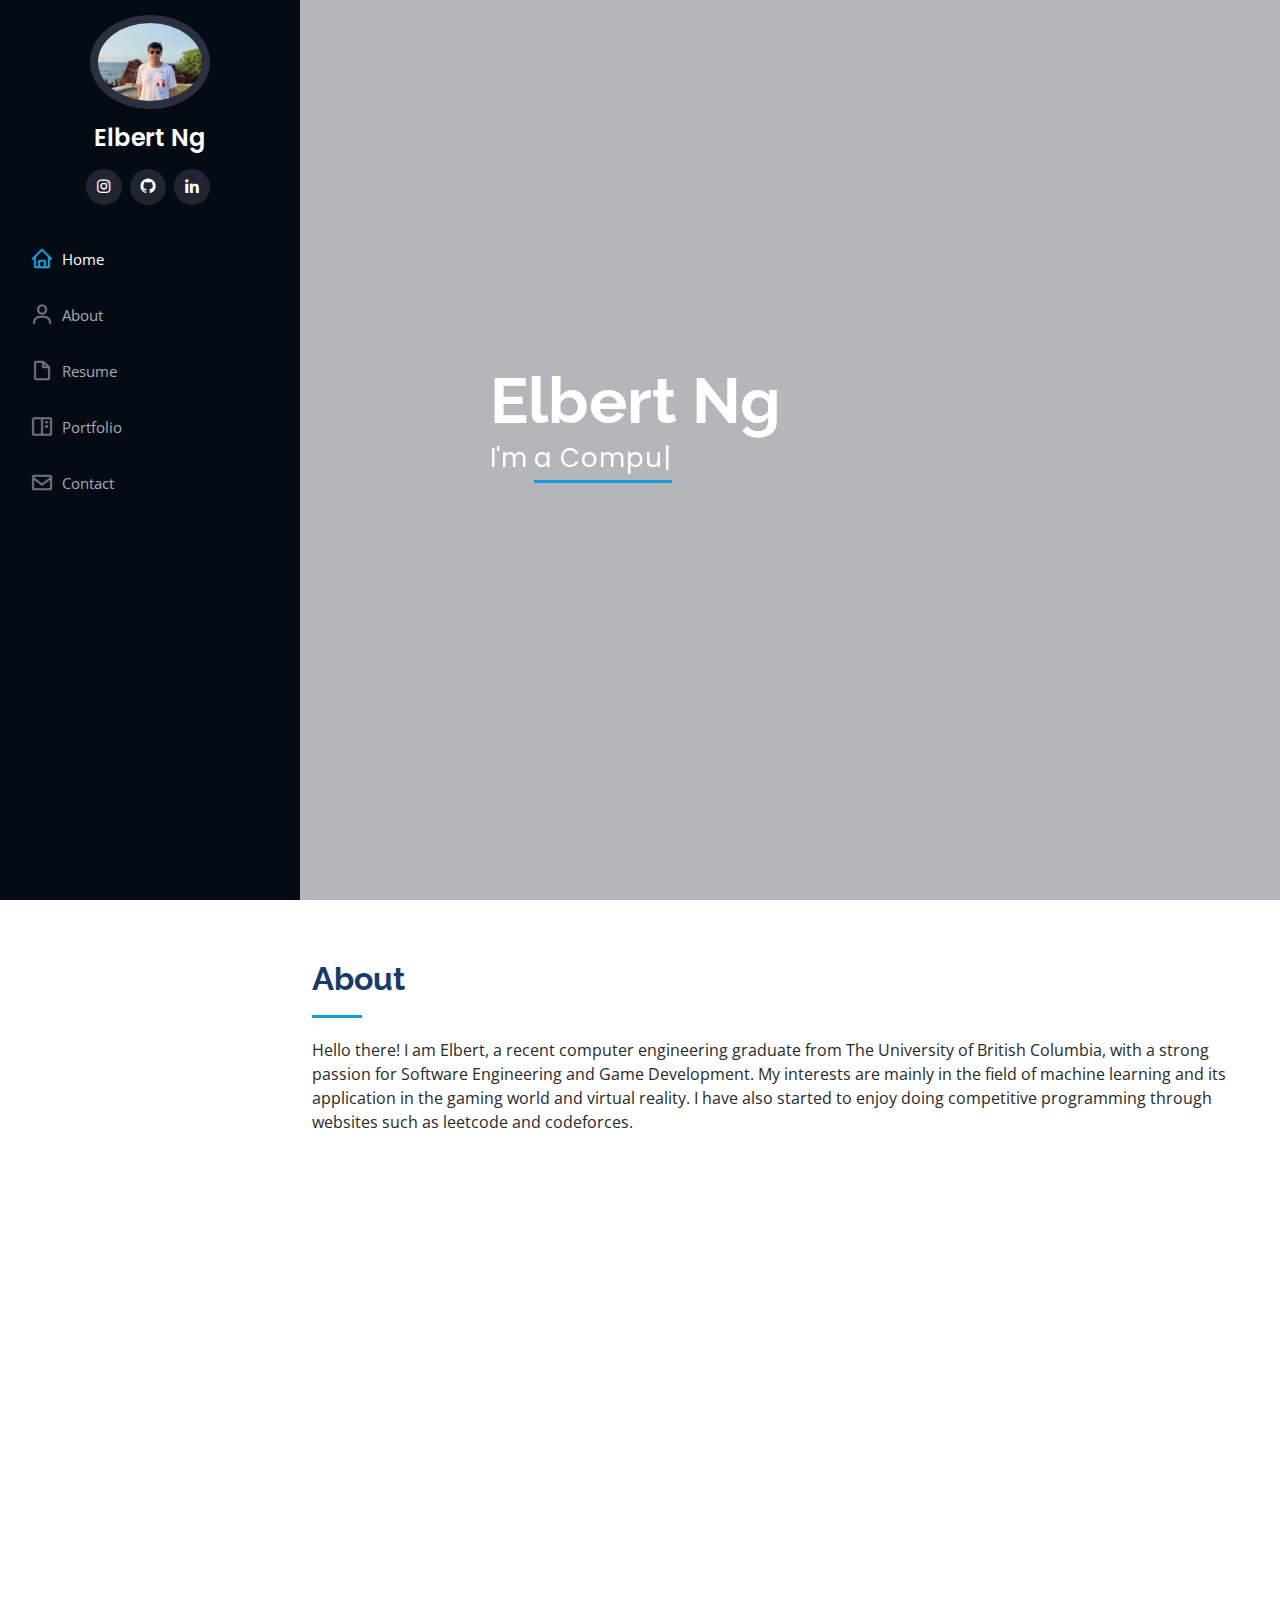
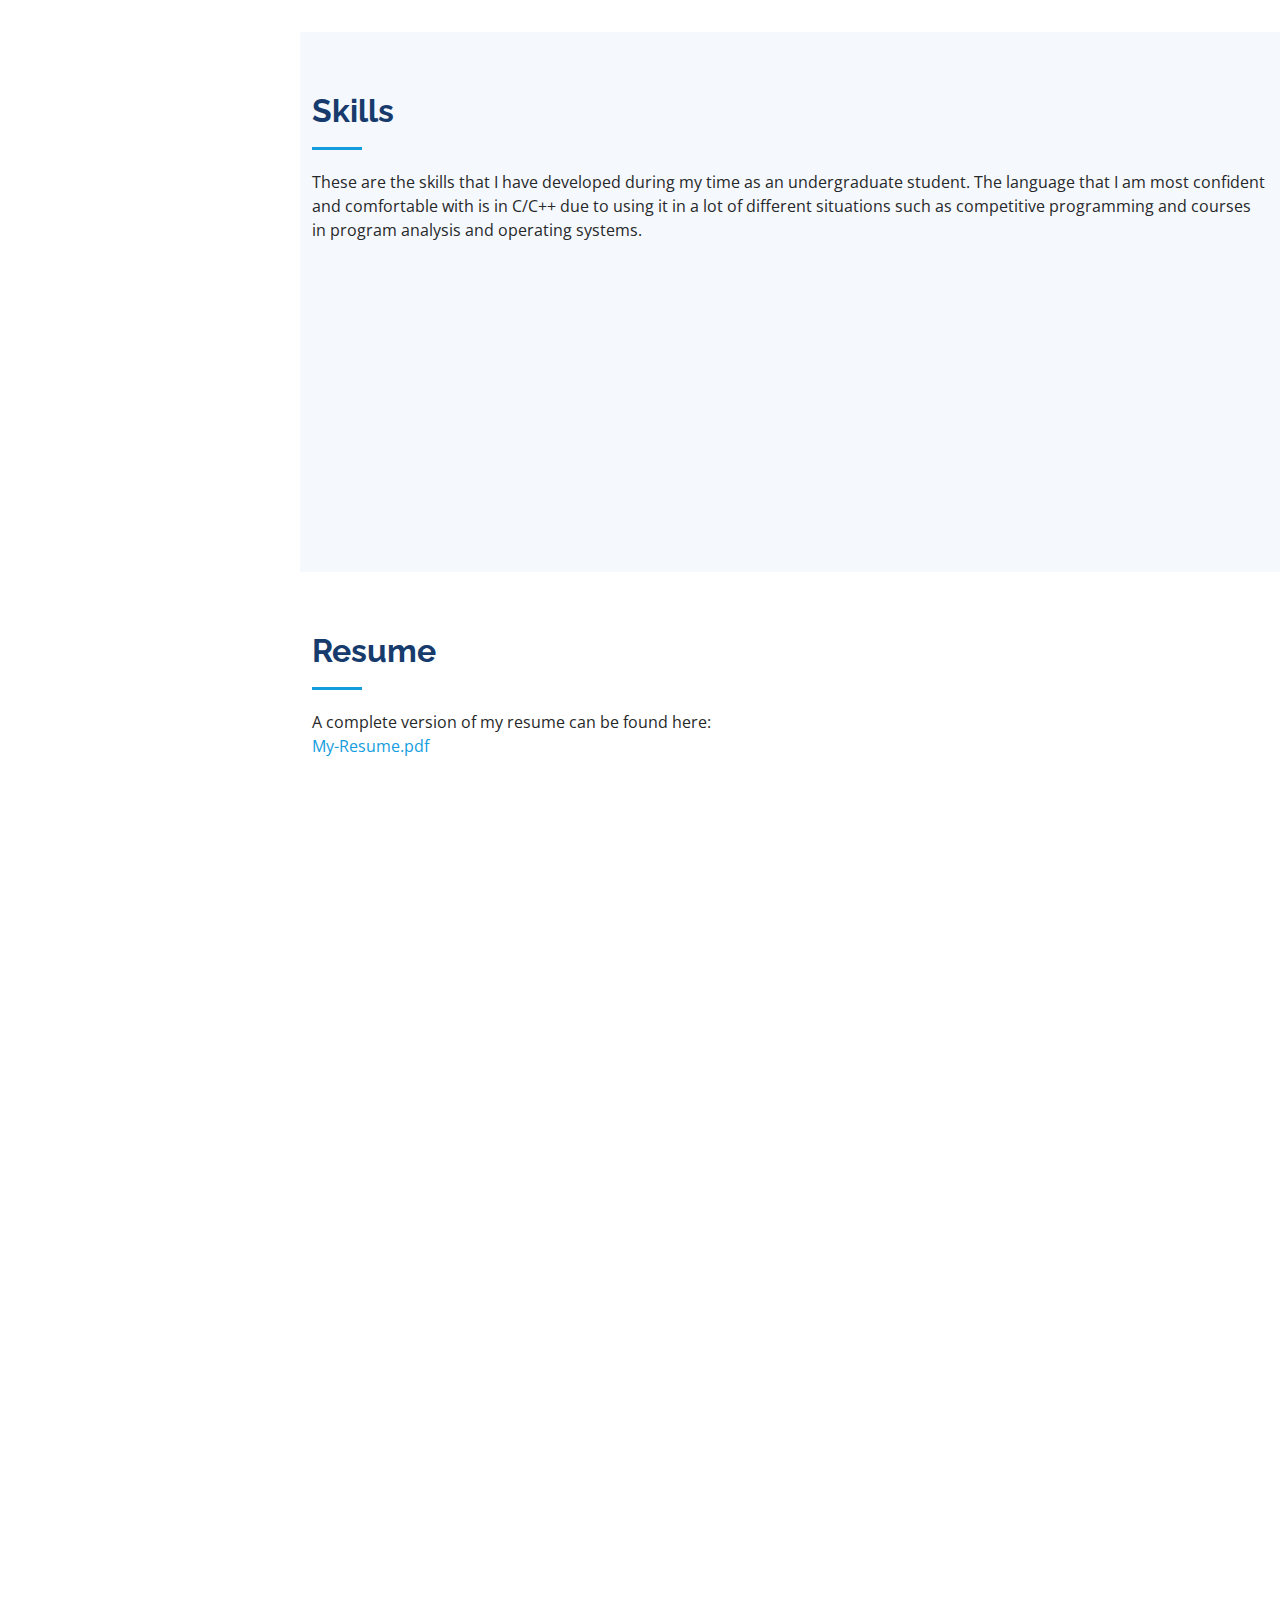
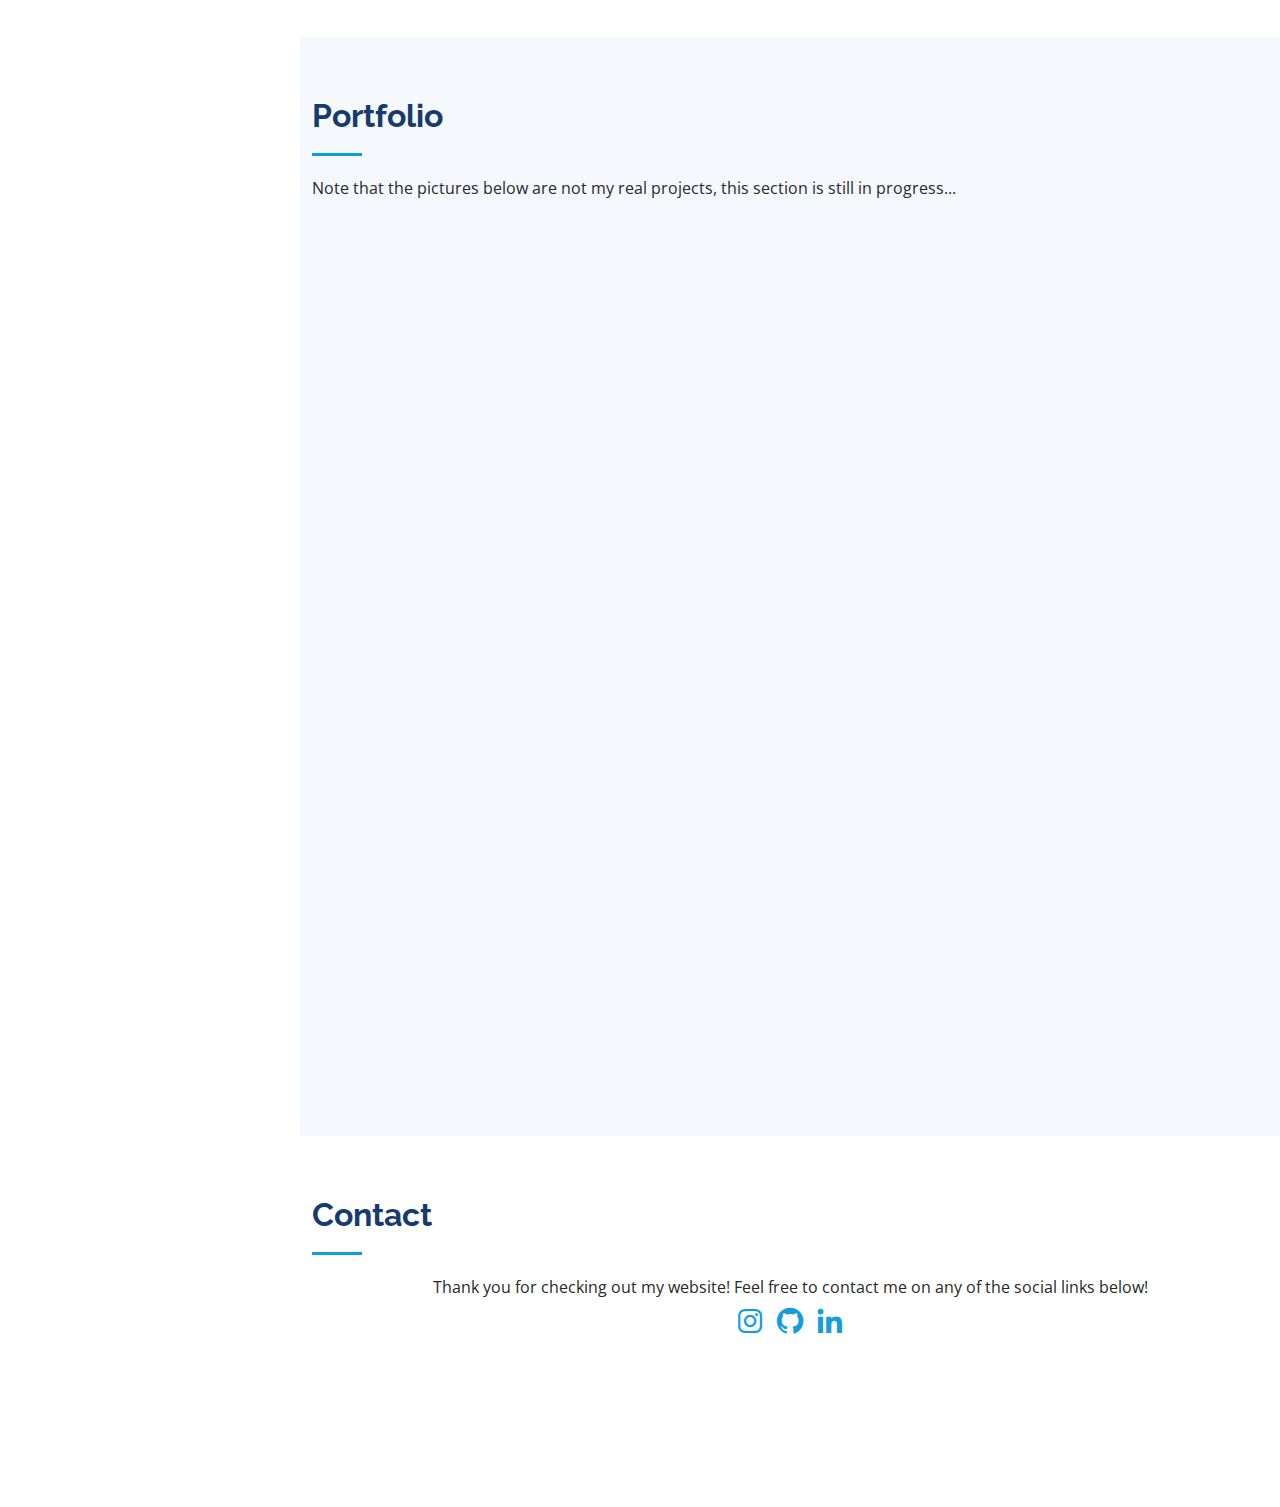
==== commit e7bcb68d: "upt" ====
--- a/index.html
+++ b/index.html
@@ -186,7 +186,7 @@
 
         <div class="section-title">
           <h2>Skills</h2>
-          <p>These are the skills that I have developed during my time as a student. The language that I am most confident and comfortable with is in C/C++ due to using it
+          <p>These are the skills that I have developed during my time as an undergraduate student. The language that I am most confident and comfortable with is in C/C++ due to using it
             in a lot of different situations such as competitive programming and courses in program analysis and operating systems.
           </p>
         </div>
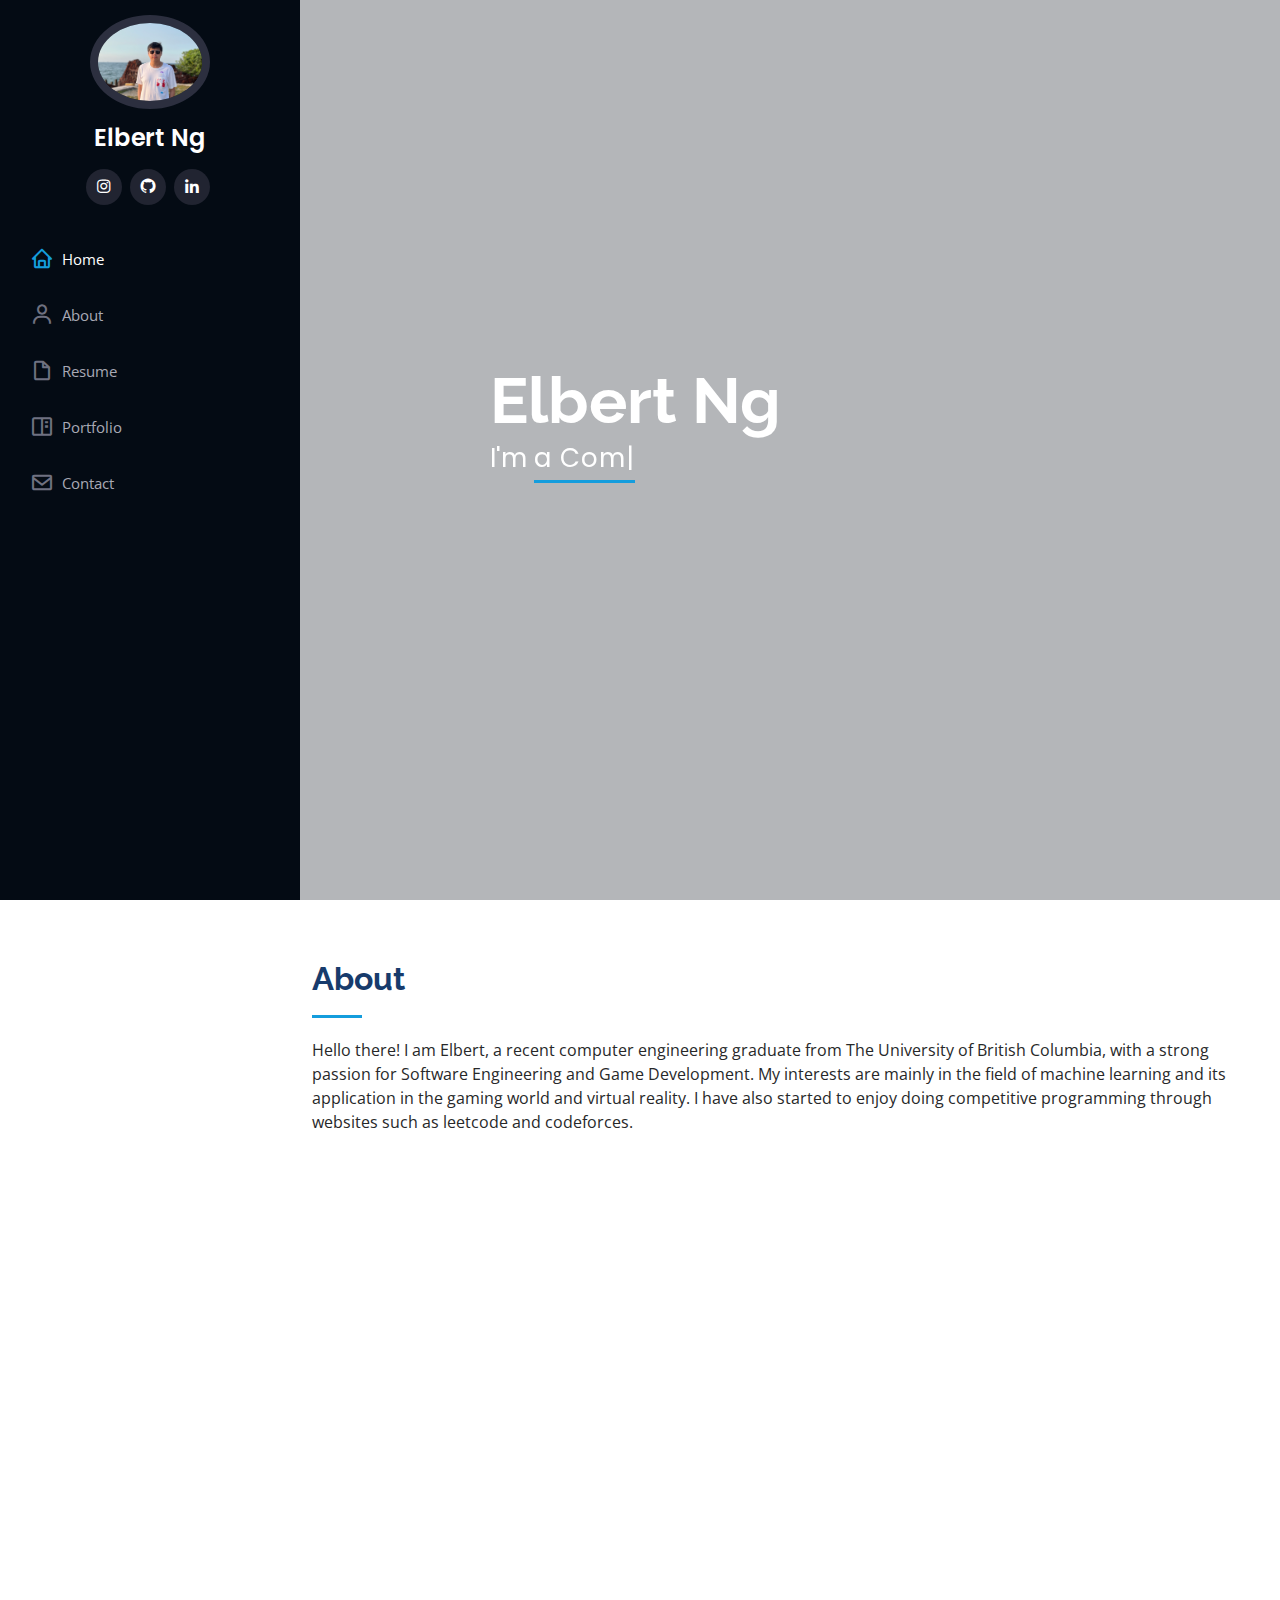
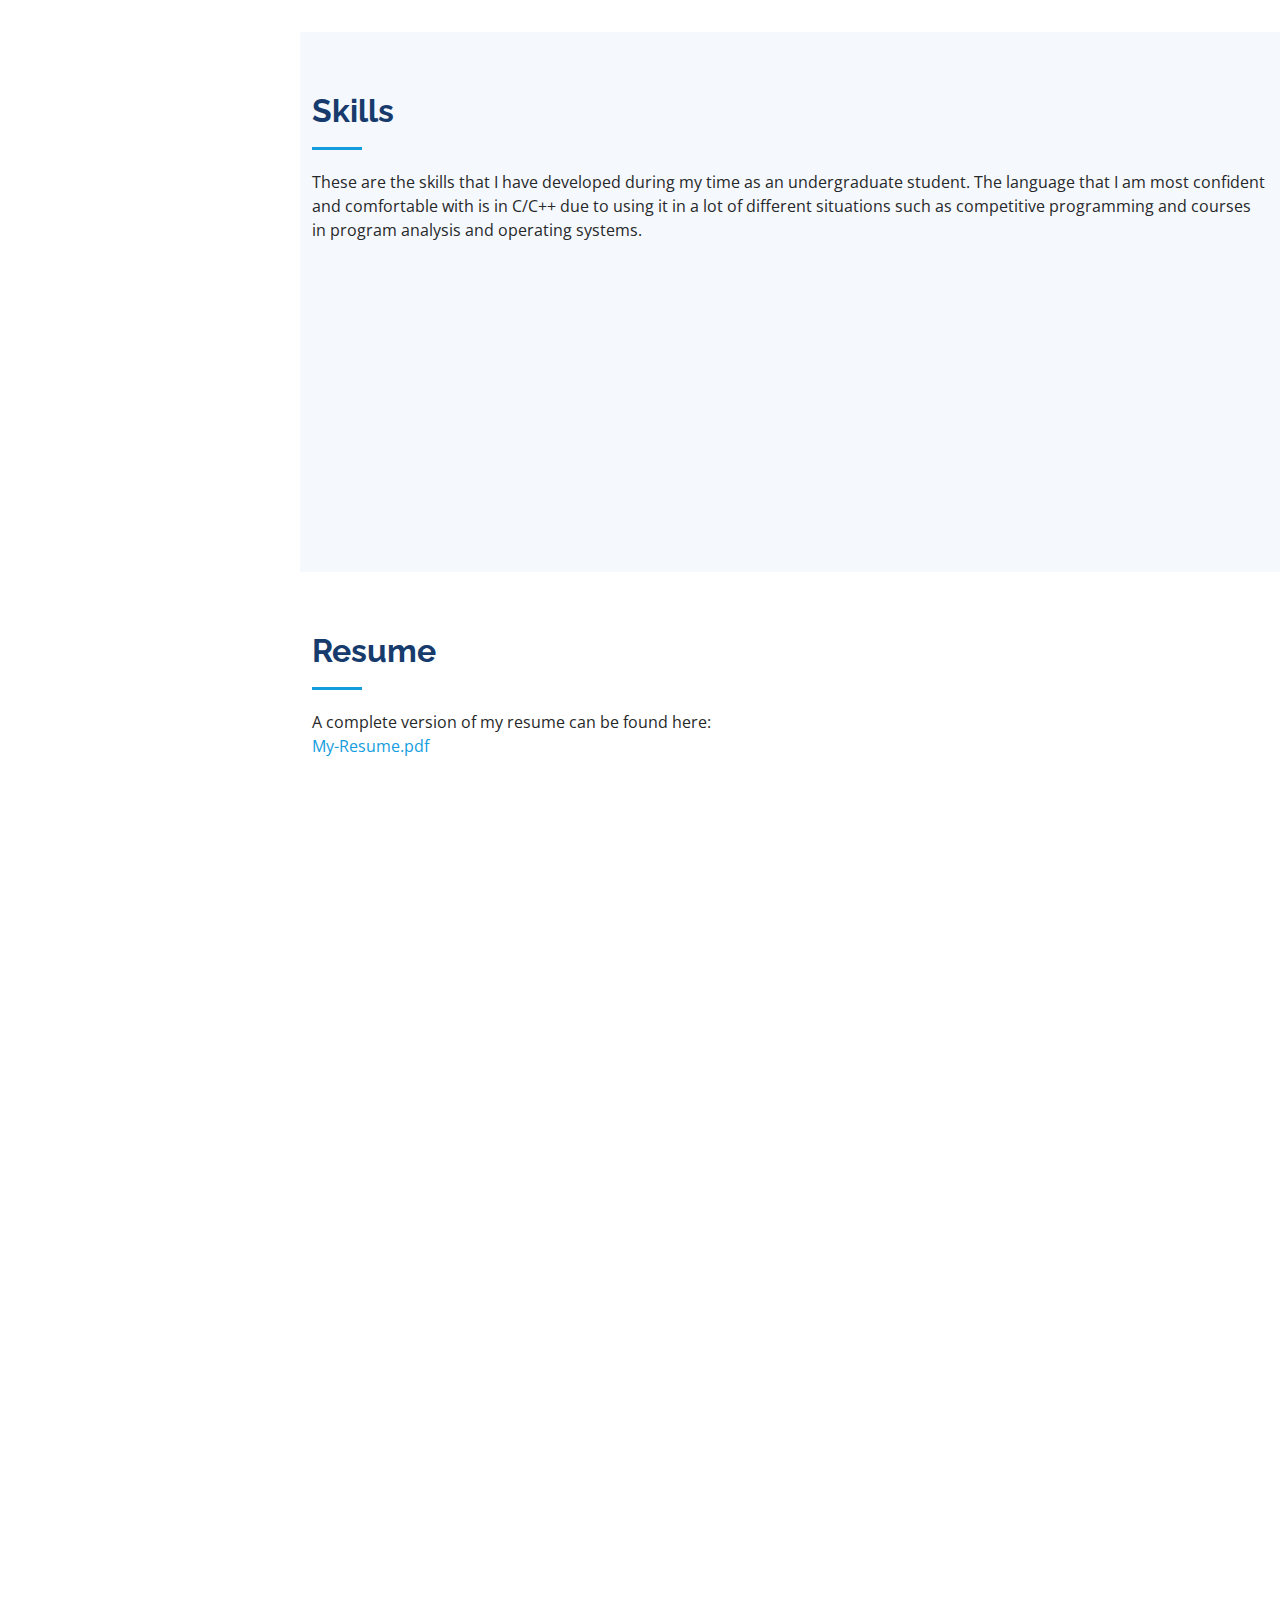
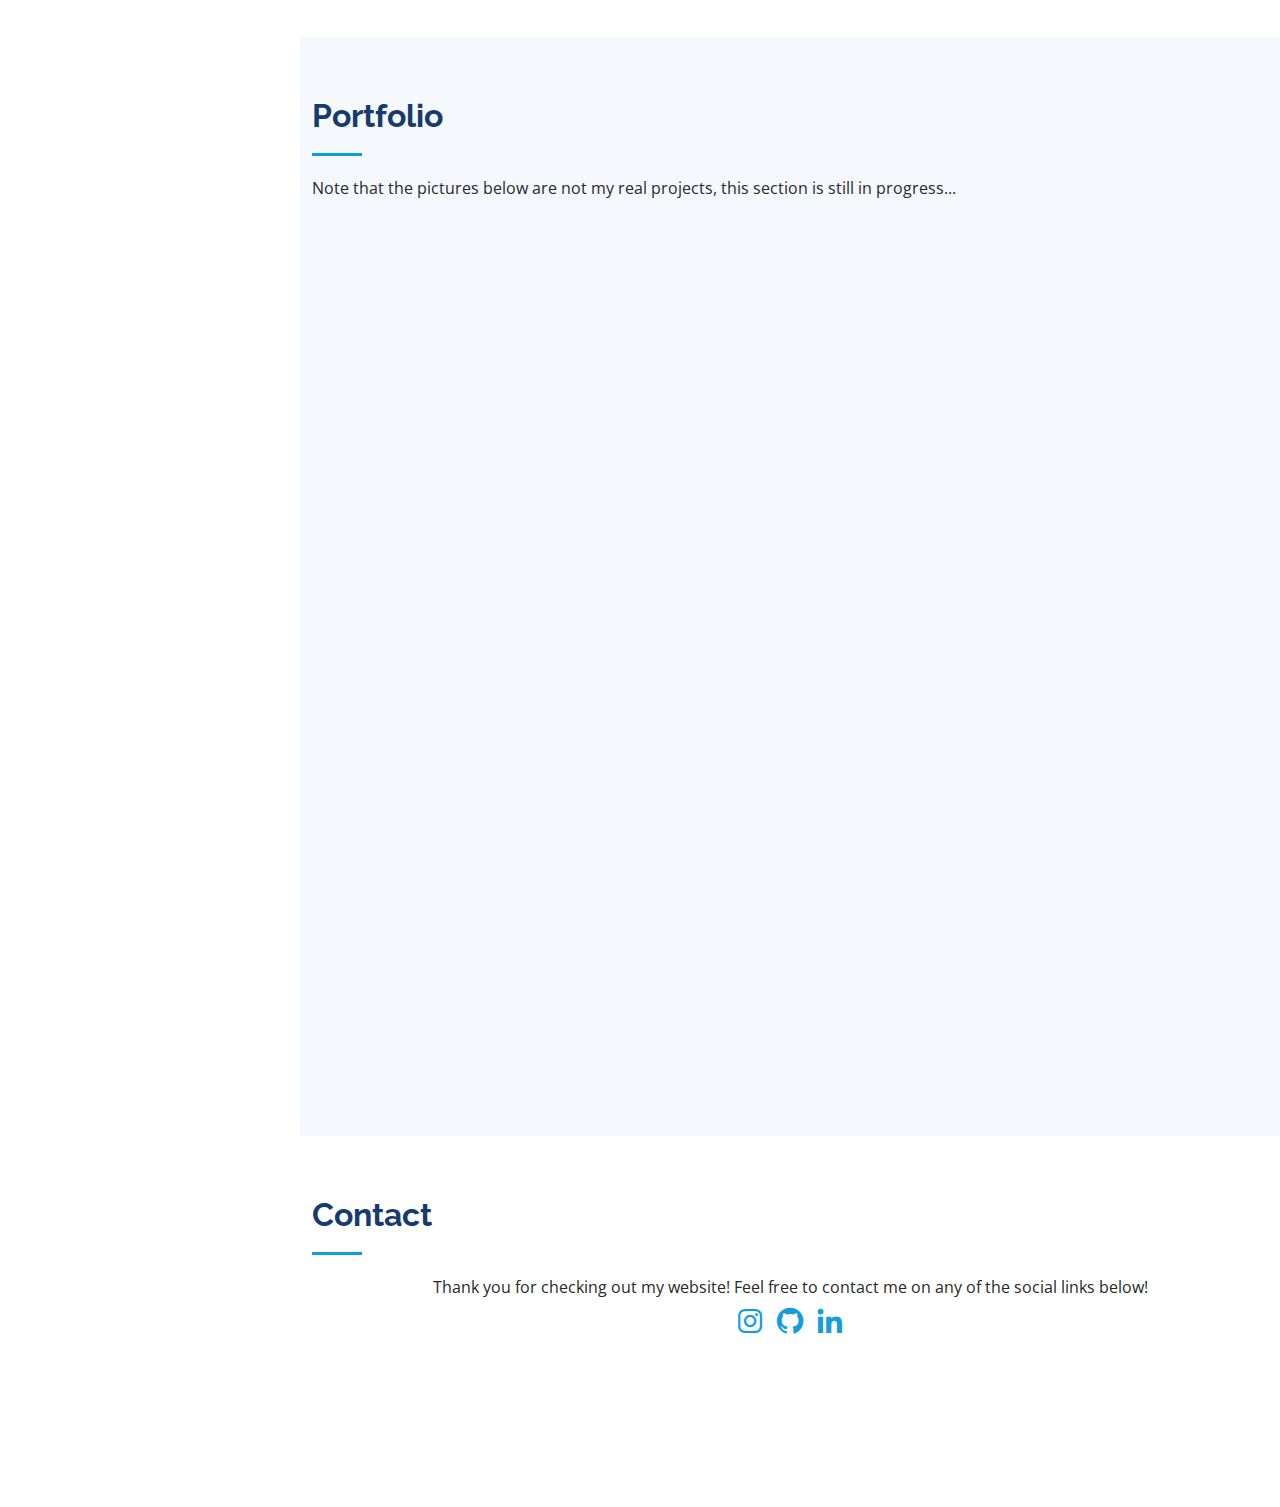
==== commit c6011e40: "upt" ====
--- a/index.html
+++ b/index.html
@@ -278,7 +278,7 @@
               <h4>Elbert Ng</h4>
               <p><em>Highly motivated and result-driven new Computer Engineering Graduate from The University of British Columbia that is aspiring to be a Software Engineer.</em></p>
               <ul>
-                <li>2303-5628 Birney Avenue, Vancouver V6S 0H7, BC</li>
+                <li>Based in Vancouver, BC</li>
                 <li>+1-(604)-404-8838</li>
                 <li>elbertng25@gmail.com</li>
               </ul>
